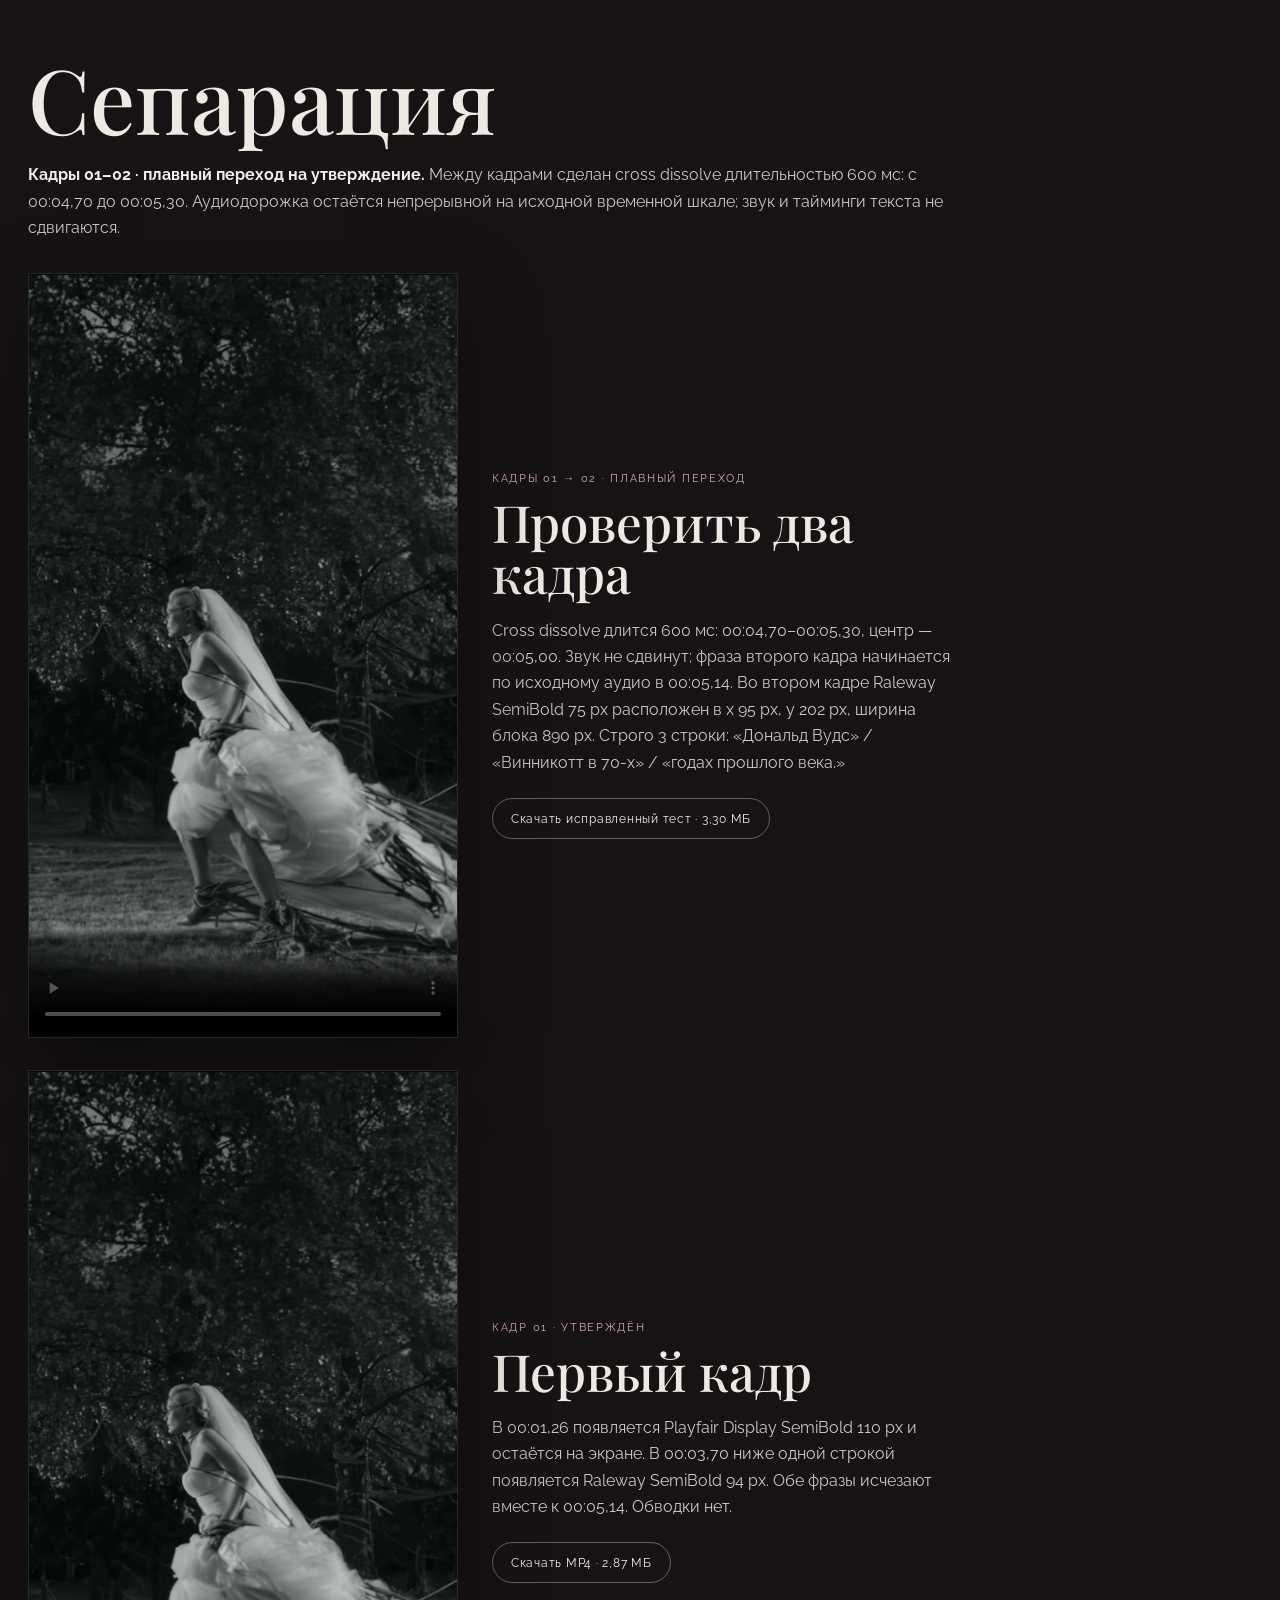
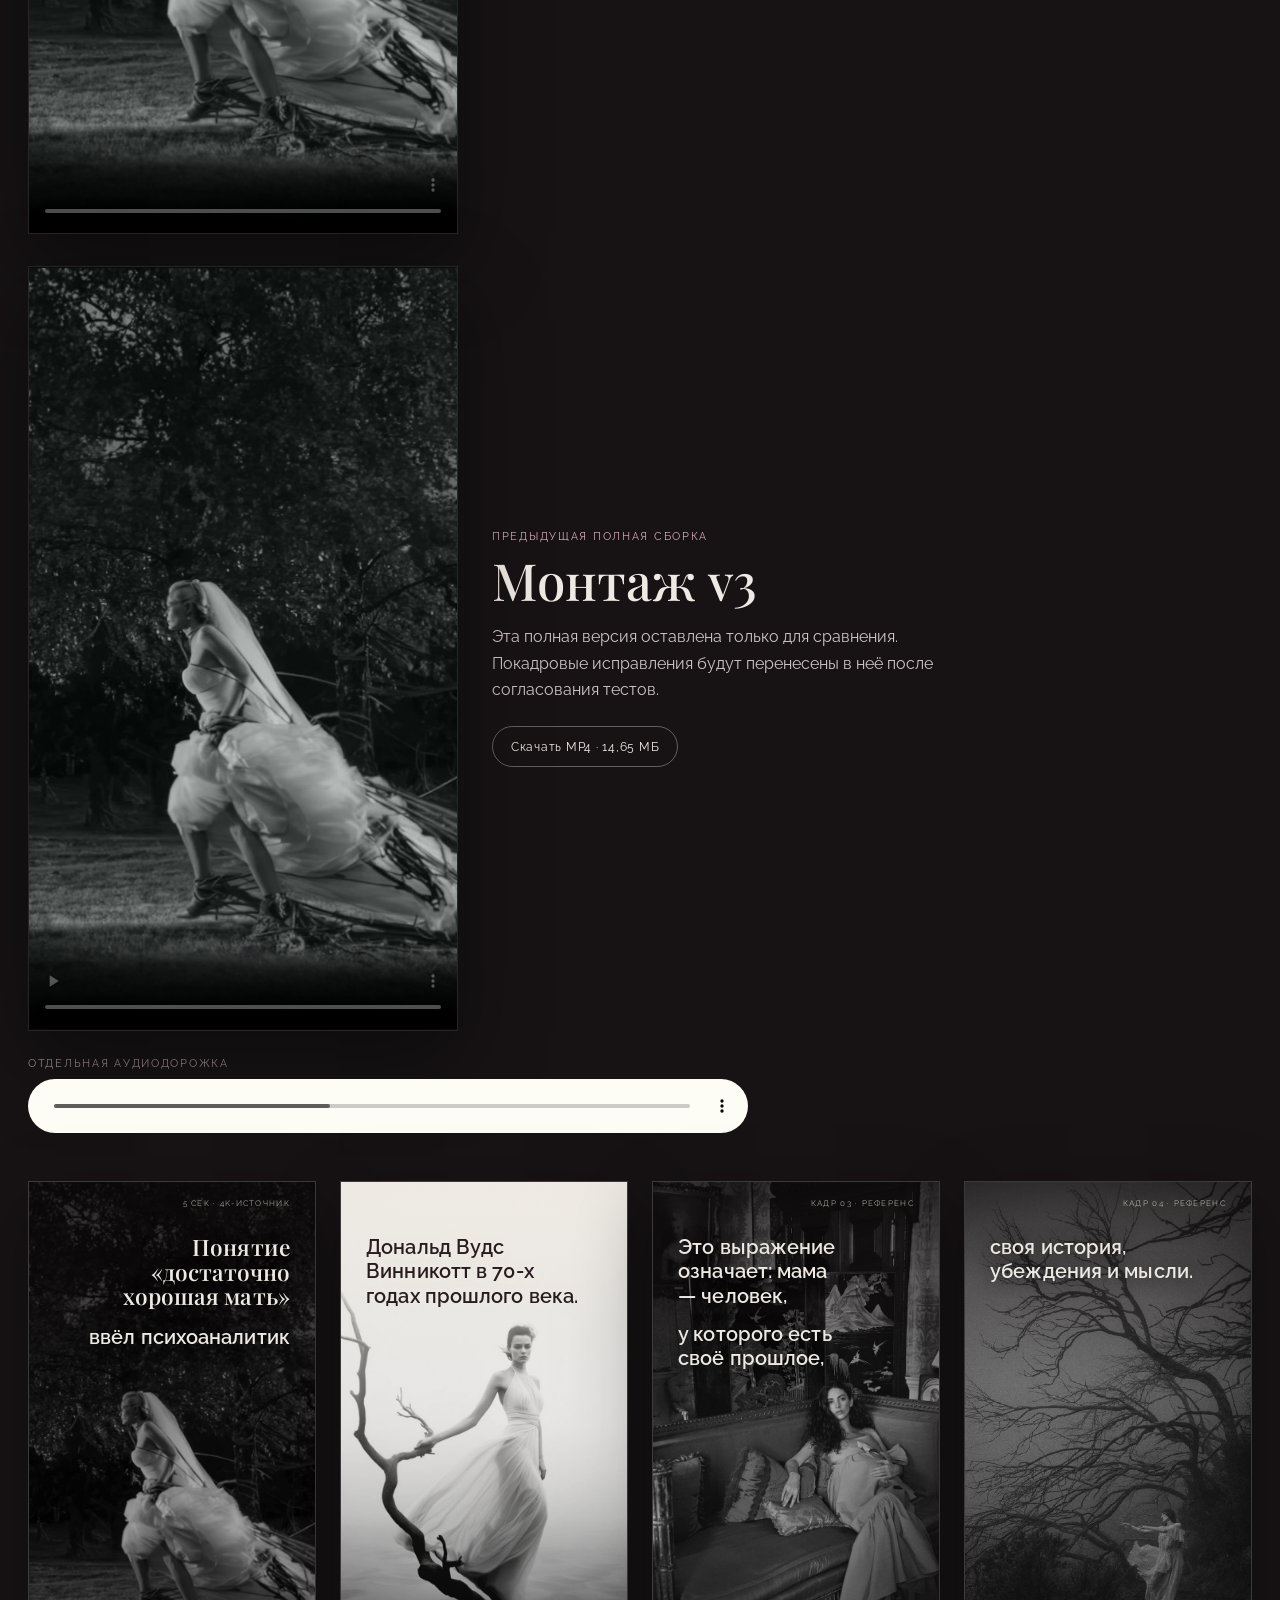
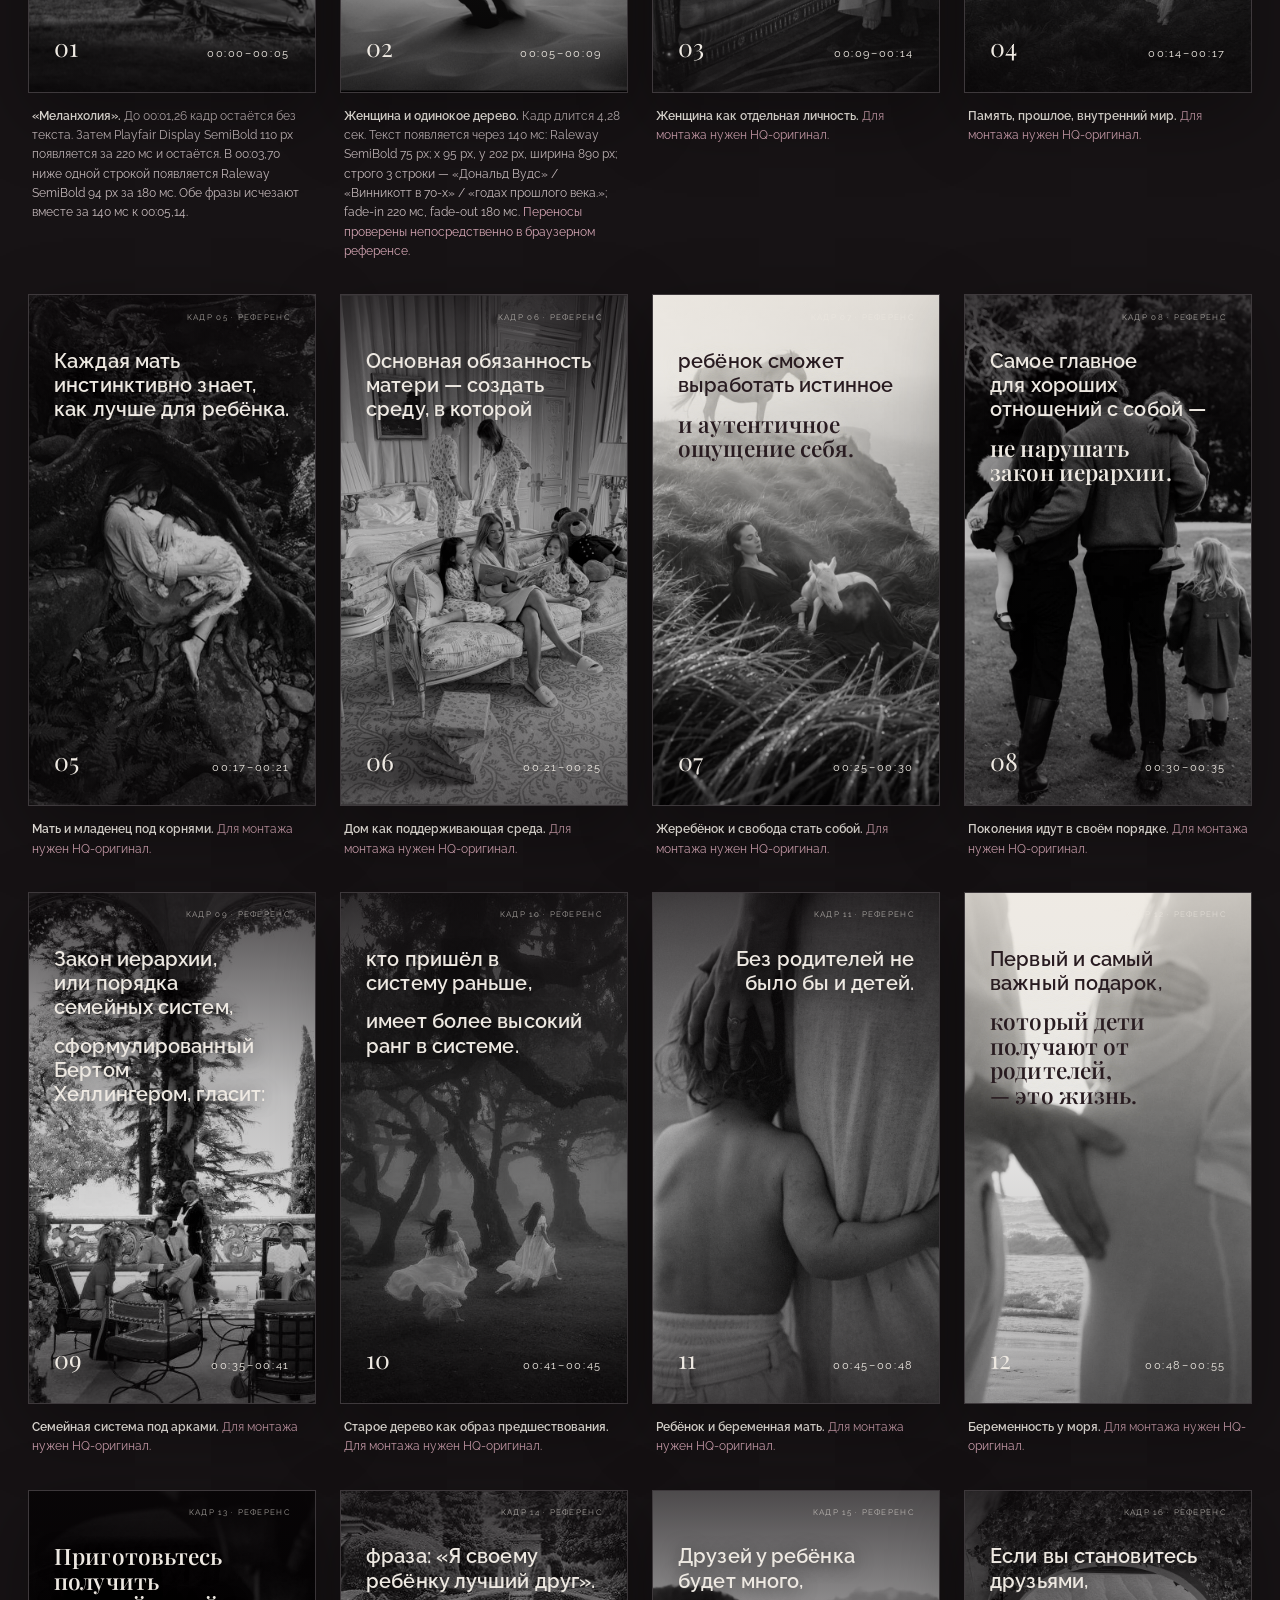
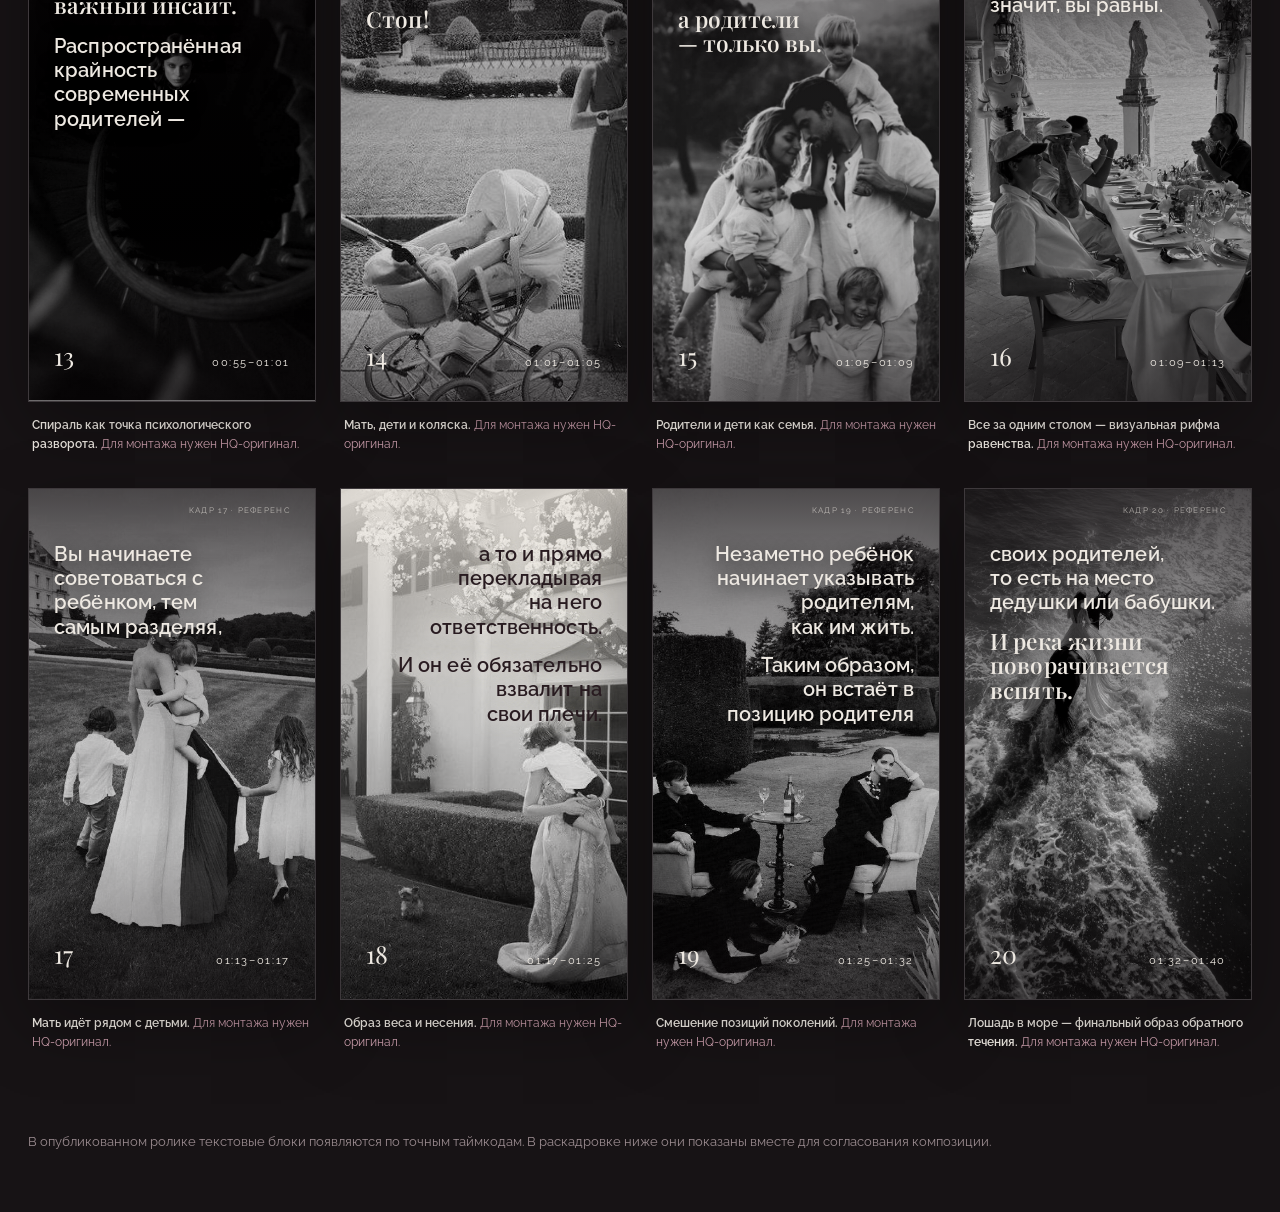
==== separation-storyboard-7f4a2c91b6/index.html @ 34376d64 "Match separation scene 02 to three-line reference" ====
<!doctype html>
<html lang="ru">
<head>
  <meta charset="utf-8">
  <meta name="viewport" content="width=device-width,initial-scale=1,viewport-fit=cover">
  <meta name="robots" content="noindex,nofollow,noarchive,nosnippet,noimageindex">
  <meta name="referrer" content="no-referrer">
  <meta http-equiv="Content-Security-Policy" content="default-src 'self'; img-src 'self'; media-src 'self'; font-src 'self'; style-src 'unsafe-inline'; script-src 'none'; object-src 'none'; base-uri 'none'; form-action 'none'">
  <meta property="og:type" content="website">
  <meta property="og:title" content="Сепарация — раскадровка">
  <meta property="og:description" content="Готовый видеомонтаж и раскадровка курса «Сепарация».">
  <meta property="og:url" content="https://ekaterinasudas.ru/separation-storyboard-7f4a2c91b6/">
  <meta property="og:image" content="https://ekaterinasudas.ru/separation-storyboard-7f4a2c91b6/assets/melancholia-preview.jpg">
  <meta property="og:image:width" content="720">
  <meta property="og:image:height" content="1280">
  <title>Сепарация — раскадровка</title>
  <style>
    @font-face{font-family:Raleway;src:url('assets/raleway.ttf') format('truetype');font-weight:100 900;font-style:normal;font-display:swap}
    @font-face{font-family:Playfair;src:url('assets/playfair-display.ttf') format('truetype');font-weight:400 900;font-style:normal;font-display:swap}
    :root{--ink:#281b20;--paper:#eee9e2;--cream:#f4efe8;--muted:#9c8d91;--rose:#d8a8b7}
    *{box-sizing:border-box}
    html{overflow-x:hidden;background:#171315}
    body{margin:0;overflow-x:hidden;background:#171315;color:var(--paper);font-family:Raleway,Arial,sans-serif}
    header{max-width:1500px;margin:auto;padding:56px 28px 28px}
    h1{font-family:Playfair,serif;font-size:clamp(2.7rem,7vw,5.8rem);font-weight:500;line-height:.94;margin:0 0 22px}
    .lead{max-width:920px;color:#cfc5c7;font-size:1rem;line-height:1.65}
    .lead strong{color:var(--cream)}
    .watch{display:grid;grid-template-columns:minmax(280px,430px) minmax(260px,470px);gap:34px;align-items:center;margin-top:32px}
    .video-shell{position:relative;aspect-ratio:9/16;overflow:hidden;background:#090708;border:1px solid rgba(255,255,255,.12);box-shadow:0 28px 80px rgba(0,0,0,.42)}
    .video-shell video{display:block;width:100%;height:100%;object-fit:contain;background:#090708}
    .watch-label{font-size:.67rem;letter-spacing:.16em;text-transform:uppercase;color:var(--rose)}
    .watch h2{font-family:Playfair,serif;font-size:clamp(2rem,4vw,3.5rem);font-weight:500;line-height:1;margin:12px 0 18px}
    .watch p{color:#cfc5c7;line-height:1.65;margin:0 0 22px}
    .download{display:inline-block;color:var(--cream);text-decoration:none;border:1px solid rgba(244,239,232,.34);border-radius:999px;padding:12px 18px;font-size:.78rem;letter-spacing:.06em}
    .download:hover{border-color:var(--cream)}
    .listen{max-width:720px;margin-top:26px}
    .listen-label{margin-bottom:9px;font-size:.67rem;letter-spacing:.16em;text-transform:uppercase;color:var(--muted)}
    audio{display:block;width:100%;filter:sepia(.2) saturate(.6)}
    .grid{max-width:1500px;margin:auto;padding:20px 28px 80px;display:grid;grid-template-columns:repeat(auto-fit,minmax(285px,1fr));gap:34px 24px;align-items:start}
    article{min-width:0}
    .frame{position:relative;aspect-ratio:9/16;overflow:hidden;background:#282326;border:1px solid rgba(255,255,255,.1);box-shadow:0 24px 70px rgba(0,0,0,.32)}
    .frame img,.frame video{width:100%;height:100%;object-fit:cover;display:block;filter:grayscale(1) contrast(1.04) brightness(.9)}
    .frame.north img{object-position:center 22%}.frame.south img{object-position:center 76%}.frame.leftimg img{object-position:35% center}.frame.rightimg img{object-position:65% center}
    .shade{position:absolute;inset:0;background:linear-gradient(180deg,rgba(12,8,10,.7) 0%,rgba(12,8,10,.17) 40%,rgba(12,8,10,.05) 66%,rgba(12,8,10,.5) 100%);pointer-events:none}
    .light .shade{background:linear-gradient(180deg,rgba(242,236,227,.72) 0%,rgba(242,236,227,.1) 48%,rgba(12,8,10,.25) 100%)}
    .copy{position:absolute;z-index:2;top:10.5%;left:8.8%;right:8.8%;font-size:clamp(1rem,1.55vw,1.48rem);font-weight:590;line-height:1.22;letter-spacing:.005em;text-wrap:balance;text-shadow:0 2px 18px rgba(0,0,0,.62)}
    .copy.right{text-align:right;left:17%}.light .copy{color:var(--ink);text-shadow:0 1px 16px rgba(244,239,232,.72)}
    .copy p{margin:0 0 .72em}.copy .accent{font-family:Playfair,serif;font-size:1.14em;font-weight:560;line-height:1.08}
    .number,.time,.ref{position:absolute;z-index:3;font-size:.68rem;letter-spacing:.15em;text-transform:uppercase}
    .number{left:8.8%;bottom:5.6%;font-family:Playfair,serif;font-size:1.55rem;letter-spacing:0}
    .time{right:8.8%;bottom:6.2%;font-variant-numeric:tabular-nums}
    .ref{right:8.8%;top:3.2%;font-size:.53rem;opacity:.66}
    .meta{padding:13px 4px 0;color:#c6babc;font-size:.78rem;line-height:1.55}
    .meta b{color:var(--cream);font-weight:600}.hq{color:var(--rose)}
    footer{max-width:1500px;margin:auto;padding:0 28px calc(60px + env(safe-area-inset-bottom));color:var(--muted);font-size:.83rem;line-height:1.6}
    @media(max-width:760px){header{padding:38px 18px 24px}.watch{grid-template-columns:1fr;gap:24px}.video-shell{width:100%;max-width:430px}.grid{grid-template-columns:1fr;padding:16px 18px 64px}.copy{font-size:1.22rem}.frame{max-height:none}}
  </style>
</head>
<body>
  <header>
    <h1>Сепарация</h1>
    <div class="lead"><strong>Кадры 01–02 · плавный переход на утверждение.</strong> Между кадрами сделан cross dissolve длительностью 600 мс: с 00:04,70 до 00:05,30. Аудиодорожка остаётся непрерывной на исходной временной шкале; звук и тайминги текста не сдвигаются.</div>
    <div class="watch">
      <div class="video-shell"><video controls playsinline preload="metadata" poster="assets/melancholia-preview.jpg"><source src="assets/scenes-01-02-approval-v1.mp4?v=4" type="video/mp4"></video></div>
      <div><div class="watch-label">Кадры 01 → 02 · плавный переход</div><h2>Проверить два кадра</h2><p>Cross dissolve длится 600 мс: 00:04,70–00:05,30, центр — 00:05,00. Звук не сдвинут; фраза второго кадра начинается по исходному аудио в 00:05,14. Во втором кадре Raleway SemiBold 75 px расположен в x 95 px, y 202 px, ширина блока 890 px. Строго 3 строки: «Дональд Вудс» / «Винникотт в 70-х» / «годах прошлого века.»</p><a class="download" href="assets/scenes-01-02-approval-v1.mp4?v=4" download>Скачать исправленный тест · 3,30 МБ</a></div>
    </div>
    <div class="watch">
      <div class="video-shell"><video controls playsinline preload="metadata" poster="assets/melancholia-preview.jpg"><source src="assets/scene-01-approval-v1.mp4?v=5" type="video/mp4"></video></div>
      <div><div class="watch-label">Кадр 01 · утверждён</div><h2>Первый кадр</h2><p>В 00:01,26 появляется Playfair Display SemiBold 110 px и остаётся на экране. В 00:03,70 ниже одной строкой появляется Raleway SemiBold 94 px. Обе фразы исчезают вместе к 00:05,14. Обводки нет.</p><a class="download" href="assets/scene-01-approval-v1.mp4?v=5" download>Скачать MP4 · 2,87 МБ</a></div>
    </div>
    <div class="watch">
      <div class="video-shell"><video controls playsinline preload="metadata" poster="assets/melancholia-preview.jpg"><source src="assets/separation-video-v1.mp4?v=3" type="video/mp4"></video></div>
      <div><div class="watch-label">Предыдущая полная сборка</div><h2>Монтаж v3</h2><p>Эта полная версия оставлена только для сравнения. Покадровые исправления будут перенесены в неё после согласования тестов.</p><a class="download" href="assets/separation-video-v1.mp4?v=3" download>Скачать MP4 · 14,65 МБ</a></div>
    </div>
    <div class="listen"><div class="listen-label">Отдельная аудиодорожка</div><audio controls preload="metadata"><source src="assets/storyboard-audio.mp3" type="audio/mpeg"></audio></div>
  </header>
  <main class="grid">
    <article>
      <div class="frame rightimg"><video autoplay muted loop playsinline preload="metadata" poster="assets/melancholia-preview.jpg"><source src="assets/melancholia-5s.mp4" type="video/mp4"></video><div class="shade"></div><div class="ref">5 сек · 4K-источник</div><div class="copy right"><p class="accent">Понятие «достаточно хорошая мать»</p><p>ввёл психоаналитик</p></div><div class="number">01</div><div class="time">00:00–00:05</div></div>
      <div class="meta"><b>«Меланхолия».</b> До 00:01,26 кадр остаётся без текста. Затем Playfair Display SemiBold 110 px появляется за 220 мс и остаётся. В 00:03,70 ниже одной строкой появляется Raleway SemiBold 94 px за 180 мс. Обе фразы исчезают вместе за 140 мс к 00:05,14.</div>
    </article>
    <article>
      <div class="frame light"><img loading="lazy" src="assets/shot-02.jpg" alt="Женщина в белом у одинокого дерева в тумане"><div class="shade"></div><div class="ref">кадр 02 · референс</div><div class="copy"><p>Дональд Вудс Винникотт в 70-х годах прошлого века.</p></div><div class="number">02</div><div class="time">00:05–00:09</div></div>
      <div class="meta"><b>Женщина и одинокое дерево.</b> Кадр длится 4,28 сек. Текст появляется через 140 мс: Raleway SemiBold 75 px; x 95 px, y 202 px, ширина 890 px; строго 3 строки — «Дональд Вудс» / «Винникотт в 70-х» / «годах прошлого века.»; fade-in 220 мс, fade-out 180 мс. <span class="hq">Переносы проверены непосредственно в браузерном референсе.</span></div>
    </article>
    <article>
      <div class="frame rightimg"><img loading="lazy" src="assets/shot-03.jpg" alt="Женский портрет в старинном интерьере"><div class="shade"></div><div class="ref">кадр 03 · референс</div><div class="copy"><p>Это выражение означает: мама — человек,</p><p>у которого есть своё прошлое,</p></div><div class="number">03</div><div class="time">00:09–00:14</div></div>
      <div class="meta"><b>Женщина как отдельная личность.</b> <span class="hq">Для монтажа нужен HQ-оригинал.</span></div>
    </article>
    <article>
      <div class="frame rightimg"><img loading="lazy" src="assets/shot-04.jpg" alt="Женщина среди тумана и ветвей"><div class="shade"></div><div class="ref">кадр 04 · референс</div><div class="copy"><p>своя история, убеждения и мысли.</p></div><div class="number">04</div><div class="time">00:14–00:17</div></div>
      <div class="meta"><b>Память, прошлое, внутренний мир.</b> <span class="hq">Для монтажа нужен HQ-оригинал.</span></div>
    </article>
    <article>
      <div class="frame"><img loading="lazy" src="assets/shot-05.jpg" alt="Мать с младенцем под корнями дерева"><div class="shade"></div><div class="ref">кадр 05 · референс</div><div class="copy"><p>Каждая мать инстинктивно знает, как лучше для ребёнка.</p></div><div class="number">05</div><div class="time">00:17–00:21</div></div>
      <div class="meta"><b>Мать и младенец под корнями.</b> <span class="hq">Для монтажа нужен HQ-оригинал.</span></div>
    </article>
    <article>
      <div class="frame"><img loading="lazy" src="assets/shot-06.jpg" alt="Мать и дети в домашнем интерьере"><div class="shade"></div><div class="ref">кадр 06 · референс</div><div class="copy"><p>Основная обязанность матери — создать среду, в которой</p></div><div class="number">06</div><div class="time">00:21–00:25</div></div>
      <div class="meta"><b>Дом как поддерживающая среда.</b> <span class="hq">Для монтажа нужен HQ-оригинал.</span></div>
    </article>
    <article>
      <div class="frame leftimg light"><img loading="lazy" src="assets/shot-07.jpg" alt="Женщина и жеребёнок на морском склоне"><div class="shade"></div><div class="ref">кадр 07 · референс</div><div class="copy"><p>ребёнок сможет выработать истинное</p><p class="accent">и аутентичное ощущение себя.</p></div><div class="number">07</div><div class="time">00:25–00:30</div></div>
      <div class="meta"><b>Жеребёнок и свобода стать собой.</b> <span class="hq">Для монтажа нужен HQ-оригинал.</span></div>
    </article>
    <article>
      <div class="frame"><img loading="lazy" src="assets/shot-08.jpg" alt="Несколько поколений семьи идут вместе"><div class="shade"></div><div class="ref">кадр 08 · референс</div><div class="copy"><p>Самое главное для хороших отношений с собой —</p><p class="accent">не нарушать закон иерархии.</p></div><div class="number">08</div><div class="time">00:30–00:35</div></div>
      <div class="meta"><b>Поколения идут в своём порядке.</b> <span class="hq">Для монтажа нужен HQ-оригинал.</span></div>
    </article>
    <article>
      <div class="frame"><img loading="lazy" src="assets/shot-09.jpg" alt="Семейные поколения на террасе под арками"><div class="shade"></div><div class="ref">кадр 09 · референс</div><div class="copy"><p>Закон иерархии, или порядка семейных систем,</p><p>сформулированный Бертом Хеллингером, гласит:</p></div><div class="number">09</div><div class="time">00:35–00:41</div></div>
      <div class="meta"><b>Семейная система под арками.</b> <span class="hq">Для монтажа нужен HQ-оригинал.</span></div>
    </article>
    <article>
      <div class="frame"><img loading="lazy" src="assets/shot-10.jpg" alt="Семья под старым деревом"><div class="shade"></div><div class="ref">кадр 10 · референс</div><div class="copy"><p>кто пришёл в систему раньше,</p><p>имеет более высокий ранг в системе.</p></div><div class="number">10</div><div class="time">00:41–00:45</div></div>
      <div class="meta"><b>Старое дерево как образ предшествования.</b> <span class="hq">Для монтажа нужен HQ-оригинал.</span></div>
    </article>
    <article>
      <div class="frame leftimg"><img loading="lazy" src="assets/shot-11.jpg" alt="Ребёнок обнимает живот беременной матери"><div class="shade"></div><div class="ref">кадр 11 · референс</div><div class="copy right"><p>Без родителей не было бы и детей.</p></div><div class="number">11</div><div class="time">00:45–00:48</div></div>
      <div class="meta"><b>Ребёнок и беременная мать.</b> <span class="hq">Для монтажа нужен HQ-оригинал.</span></div>
    </article>
    <article>
      <div class="frame light"><img loading="lazy" src="assets/shot-12.jpg" alt="Беременная женщина у моря"><div class="shade"></div><div class="ref">кадр 12 · референс</div><div class="copy"><p>Первый и самый важный подарок,</p><p class="accent">который дети получают от родителей, — это жизнь.</p></div><div class="number">12</div><div class="time">00:48–00:55</div></div>
      <div class="meta"><b>Беременность у моря.</b> <span class="hq">Для монтажа нужен HQ-оригинал.</span></div>
    </article>
    <article>
      <div class="frame"><img loading="lazy" src="assets/shot-13.jpg" alt="Женщина внутри спирали тёмной лестницы"><div class="shade"></div><div class="ref">кадр 13 · референс</div><div class="copy"><p class="accent">Приготовьтесь получить важный инсайт.</p><p>Распространённая крайность современных родителей —</p></div><div class="number">13</div><div class="time">00:55–01:01</div></div>
      <div class="meta"><b>Спираль как точка психологического разворота.</b> <span class="hq">Для монтажа нужен HQ-оригинал.</span></div>
    </article>
    <article>
      <div class="frame leftimg"><img loading="lazy" src="assets/shot-14.jpg" alt="Мать, дети и коляска в саду"><div class="shade"></div><div class="ref">кадр 14 · референс</div><div class="copy"><p>фраза: «Я своему ребёнку лучший друг».</p><p class="accent">Стоп!</p></div><div class="number">14</div><div class="time">01:01–01:05</div></div>
      <div class="meta"><b>Мать, дети и коляска.</b> <span class="hq">Для монтажа нужен HQ-оригинал.</span></div>
    </article>
    <article>
      <div class="frame"><img loading="lazy" src="assets/shot-15.jpg" alt="Родители и дети вместе в поле"><div class="shade"></div><div class="ref">кадр 15 · референс</div><div class="copy"><p>Друзей у ребёнка будет много,</p><p class="accent">а родители — только вы.</p></div><div class="number">15</div><div class="time">01:05–01:09</div></div>
      <div class="meta"><b>Родители и дети как семья.</b> <span class="hq">Для монтажа нужен HQ-оригинал.</span></div>
    </article>
    <article>
      <div class="frame"><img loading="lazy" src="assets/shot-16.jpg" alt="Семья за общим столом"><div class="shade"></div><div class="ref">кадр 16 · референс</div><div class="copy"><p>Если вы становитесь друзьями, значит, вы равны.</p></div><div class="number">16</div><div class="time">01:09–01:13</div></div>
      <div class="meta"><b>Все за одним столом — визуальная рифма равенства.</b> <span class="hq">Для монтажа нужен HQ-оригинал.</span></div>
    </article>
    <article>
      <div class="frame"><img loading="lazy" src="assets/shot-17.jpg" alt="Мать идёт по полю вместе с детьми"><div class="shade"></div><div class="ref">кадр 17 · референс</div><div class="copy"><p>Вы начинаете советоваться с ребёнком, тем самым разделяя,</p></div><div class="number">17</div><div class="time">01:13–01:17</div></div>
      <div class="meta"><b>Мать идёт рядом с детьми.</b> <span class="hq">Для монтажа нужен HQ-оригинал.</span></div>
    </article>
    <article>
      <div class="frame leftimg light"><img loading="lazy" src="assets/shot-18.jpg" alt="Мать несёт ребёнка у дома"><div class="shade"></div><div class="ref">кадр 18 · референс</div><div class="copy right"><p>а то и прямо перекладывая на него ответственность.</p><p>И он её обязательно взвалит на свои плечи.</p></div><div class="number">18</div><div class="time">01:17–01:25</div></div>
      <div class="meta"><b>Образ веса и несения.</b> <span class="hq">Для монтажа нужен HQ-оригинал.</span></div>
    </article>
    <article>
      <div class="frame leftimg"><img loading="lazy" src="assets/shot-19.jpg" alt="Взрослые и молодые поколения в саду"><div class="shade"></div><div class="ref">кадр 19 · референс</div><div class="copy right"><p>Незаметно ребёнок начинает указывать родителям, как им жить.</p><p>Таким образом, он встаёт в позицию родителя</p></div><div class="number">19</div><div class="time">01:25–01:32</div></div>
      <div class="meta"><b>Смешение позиций поколений.</b> <span class="hq">Для монтажа нужен HQ-оригинал.</span></div>
    </article>
    <article>
      <div class="frame north"><img loading="lazy" src="assets/shot-20.jpg" alt="Лошадь движется через море, вид сверху"><div class="shade"></div><div class="ref">кадр 20 · референс</div><div class="copy"><p>своих родителей, то есть на место дедушки или бабушки.</p><p class="accent">И река жизни поворачивается вспять.</p></div><div class="number">20</div><div class="time">01:32–01:40</div></div>
      <div class="meta"><b>Лошадь в море — финальный образ обратного течения.</b> <span class="hq">Для монтажа нужен HQ-оригинал.</span></div>
    </article>
  </main>
  <footer>В опубликованном ролике текстовые блоки появляются по точным таймкодам. В раскадровке ниже они показаны вместе для согласования композиции.</footer>
</body>
</html>
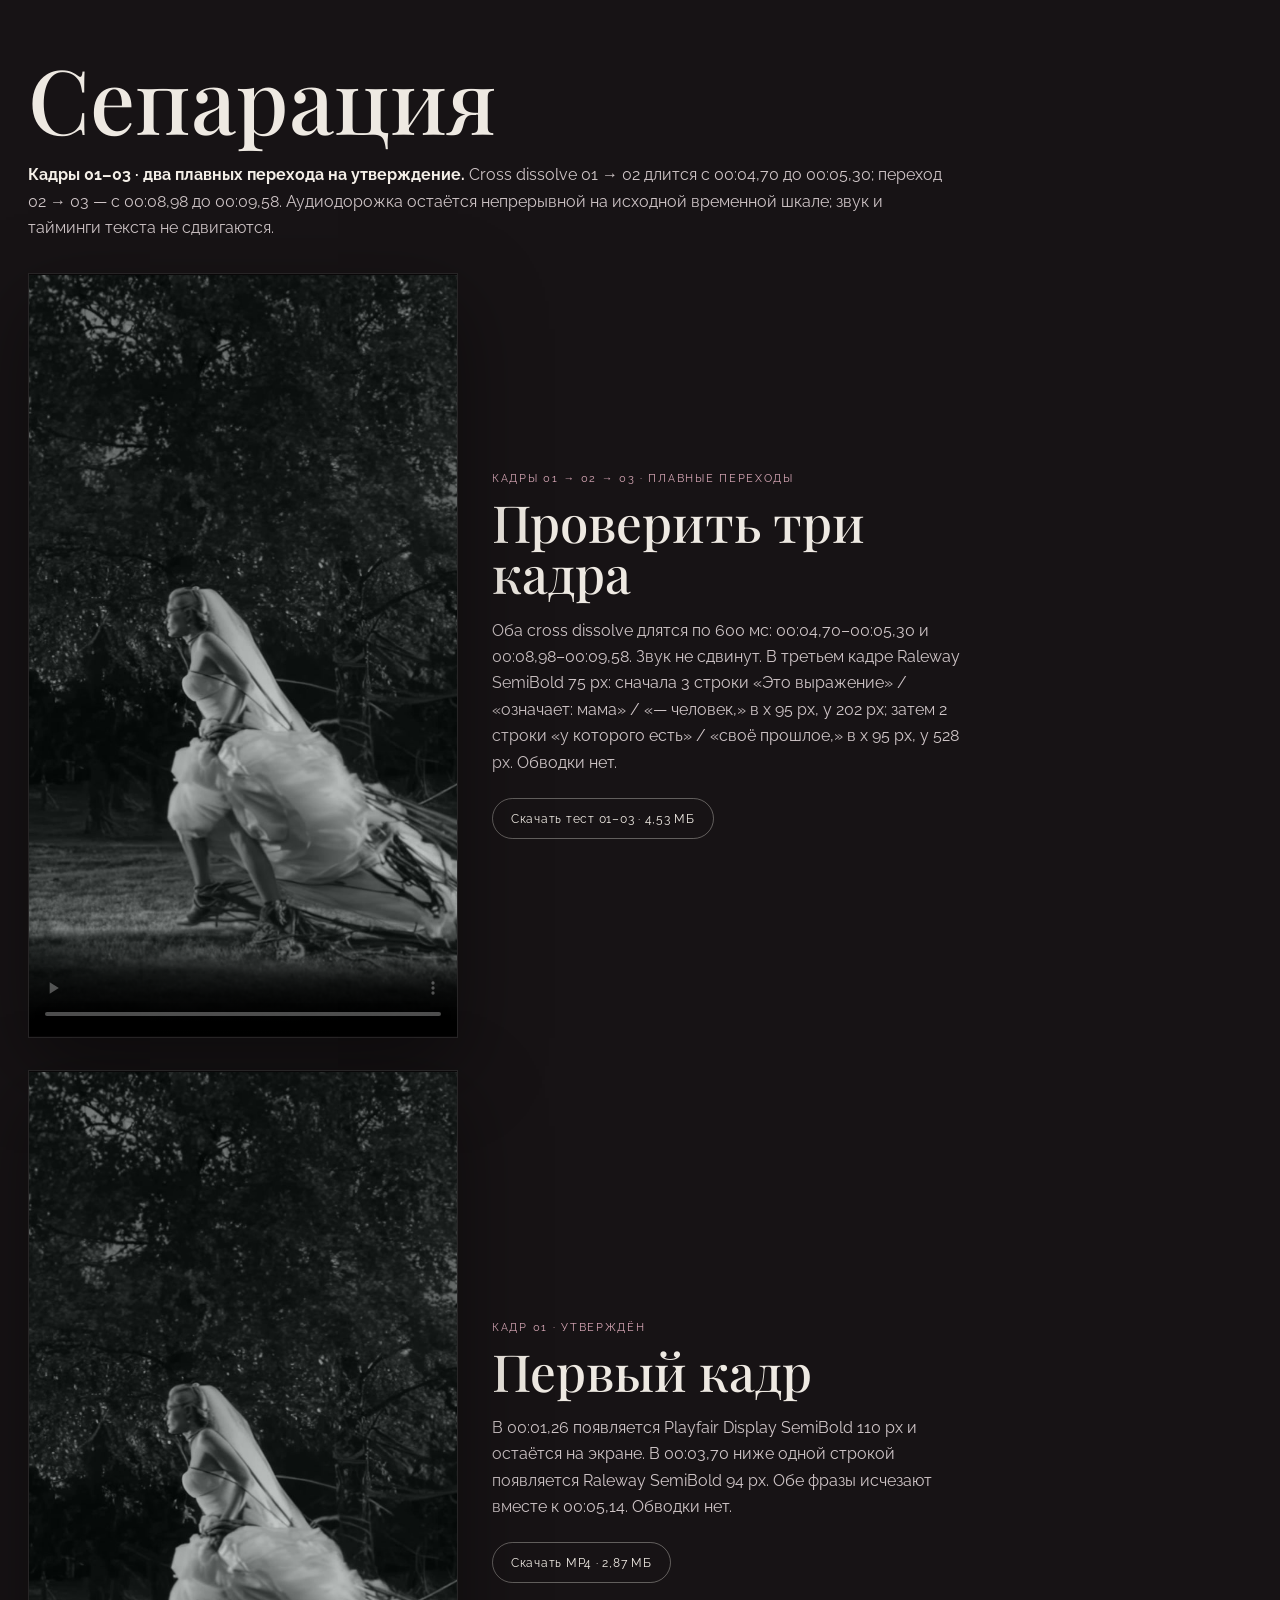
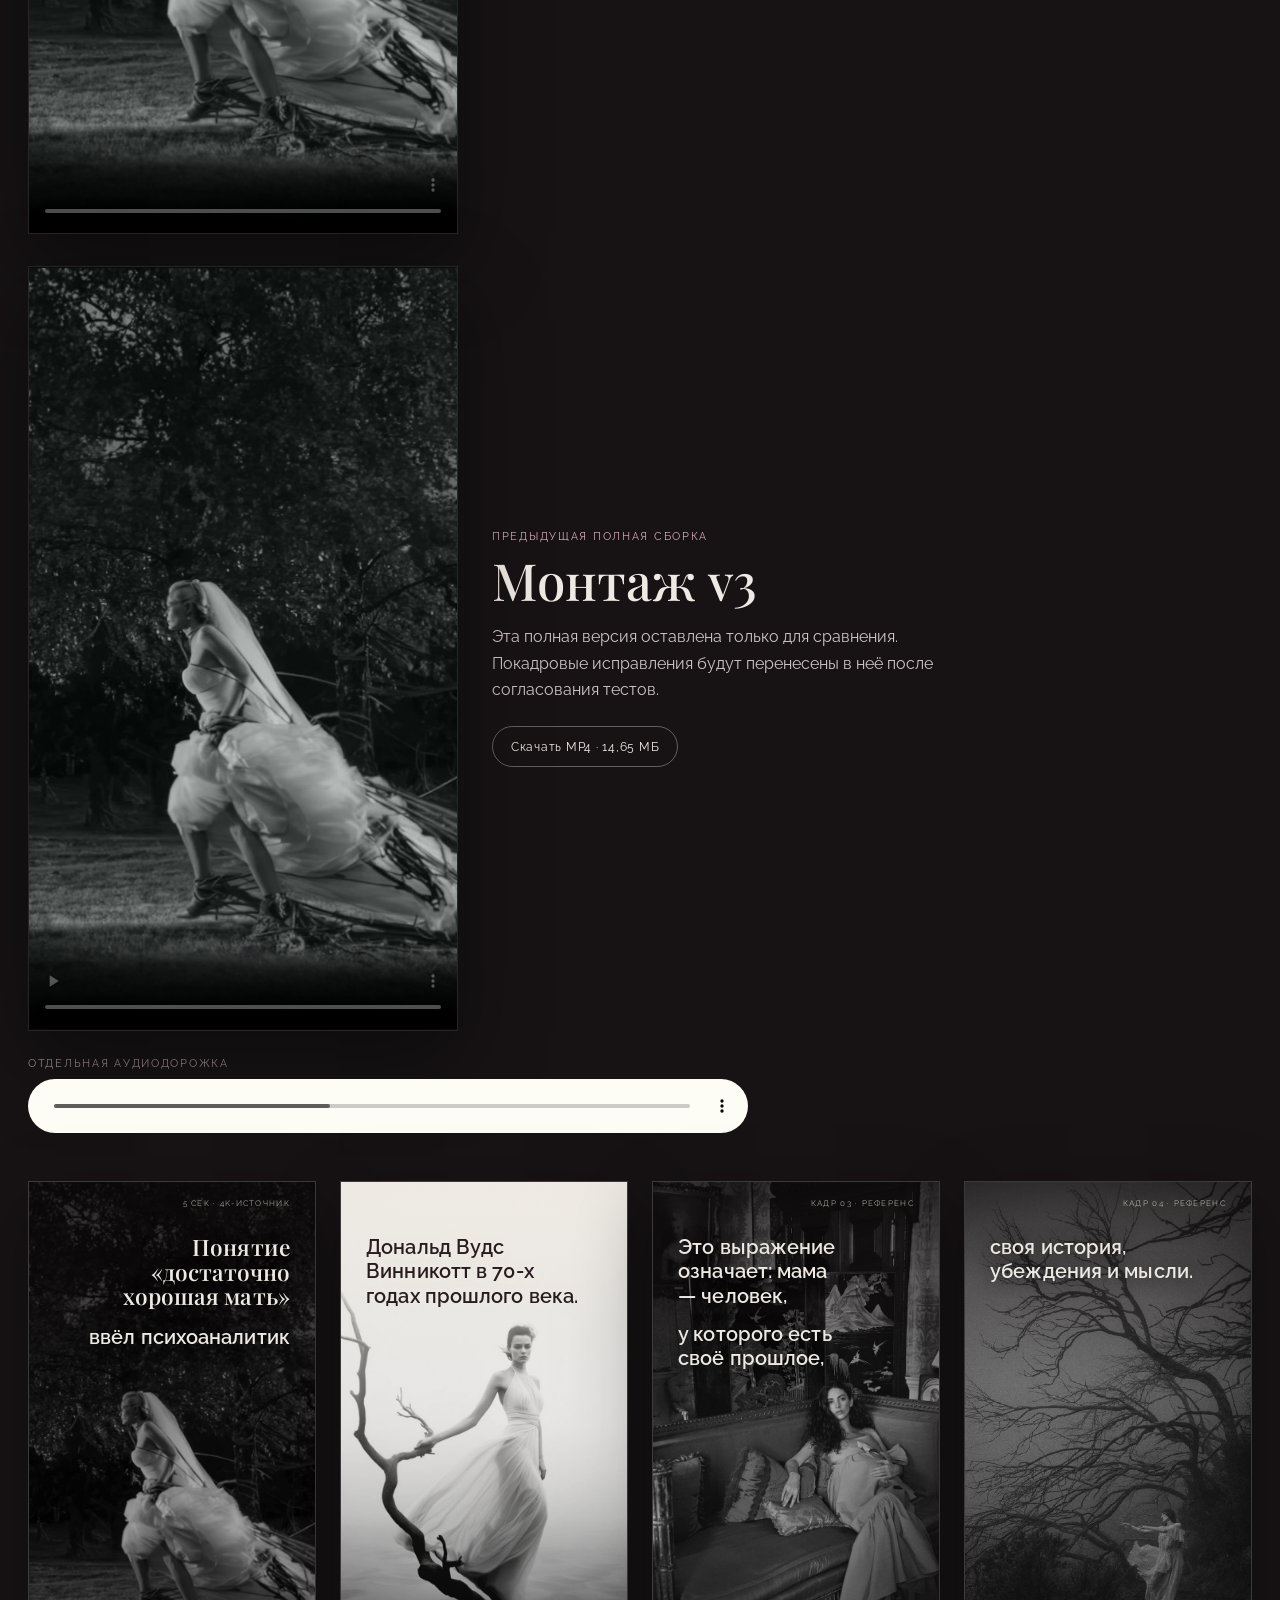
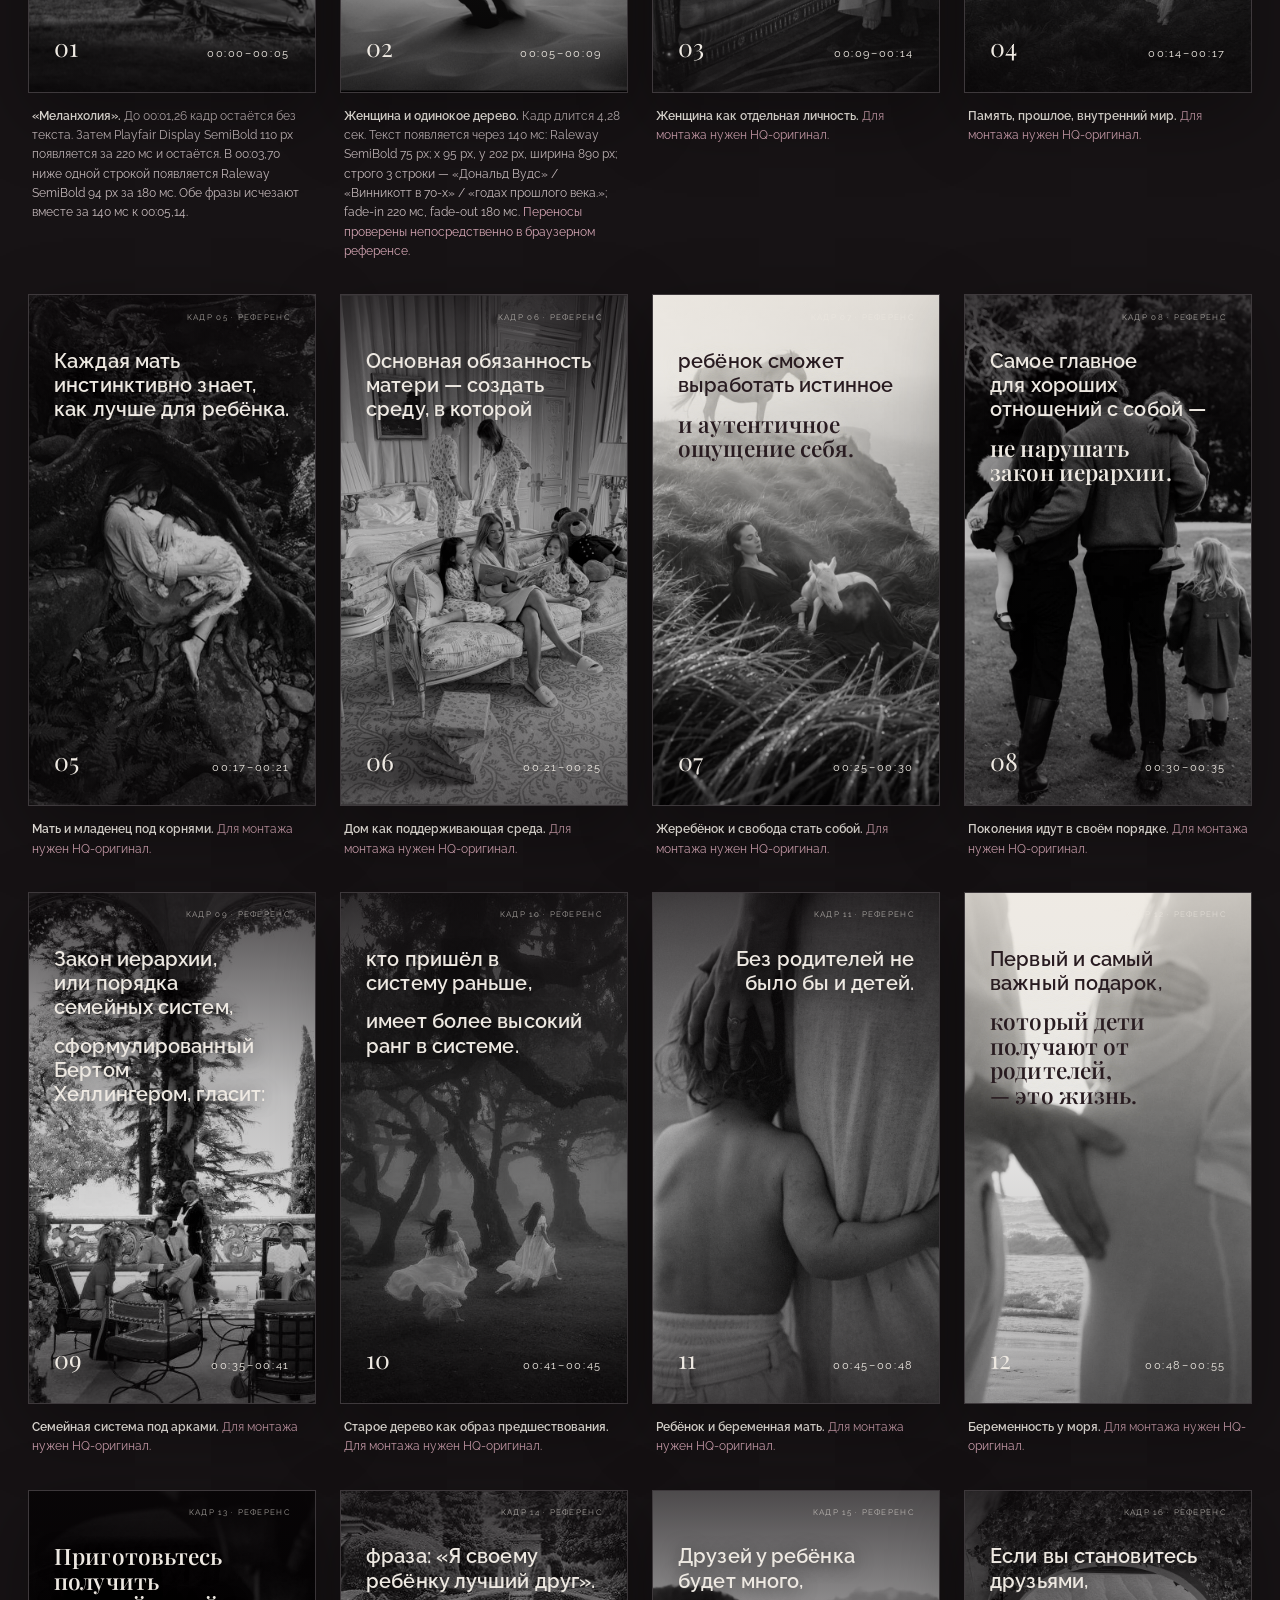
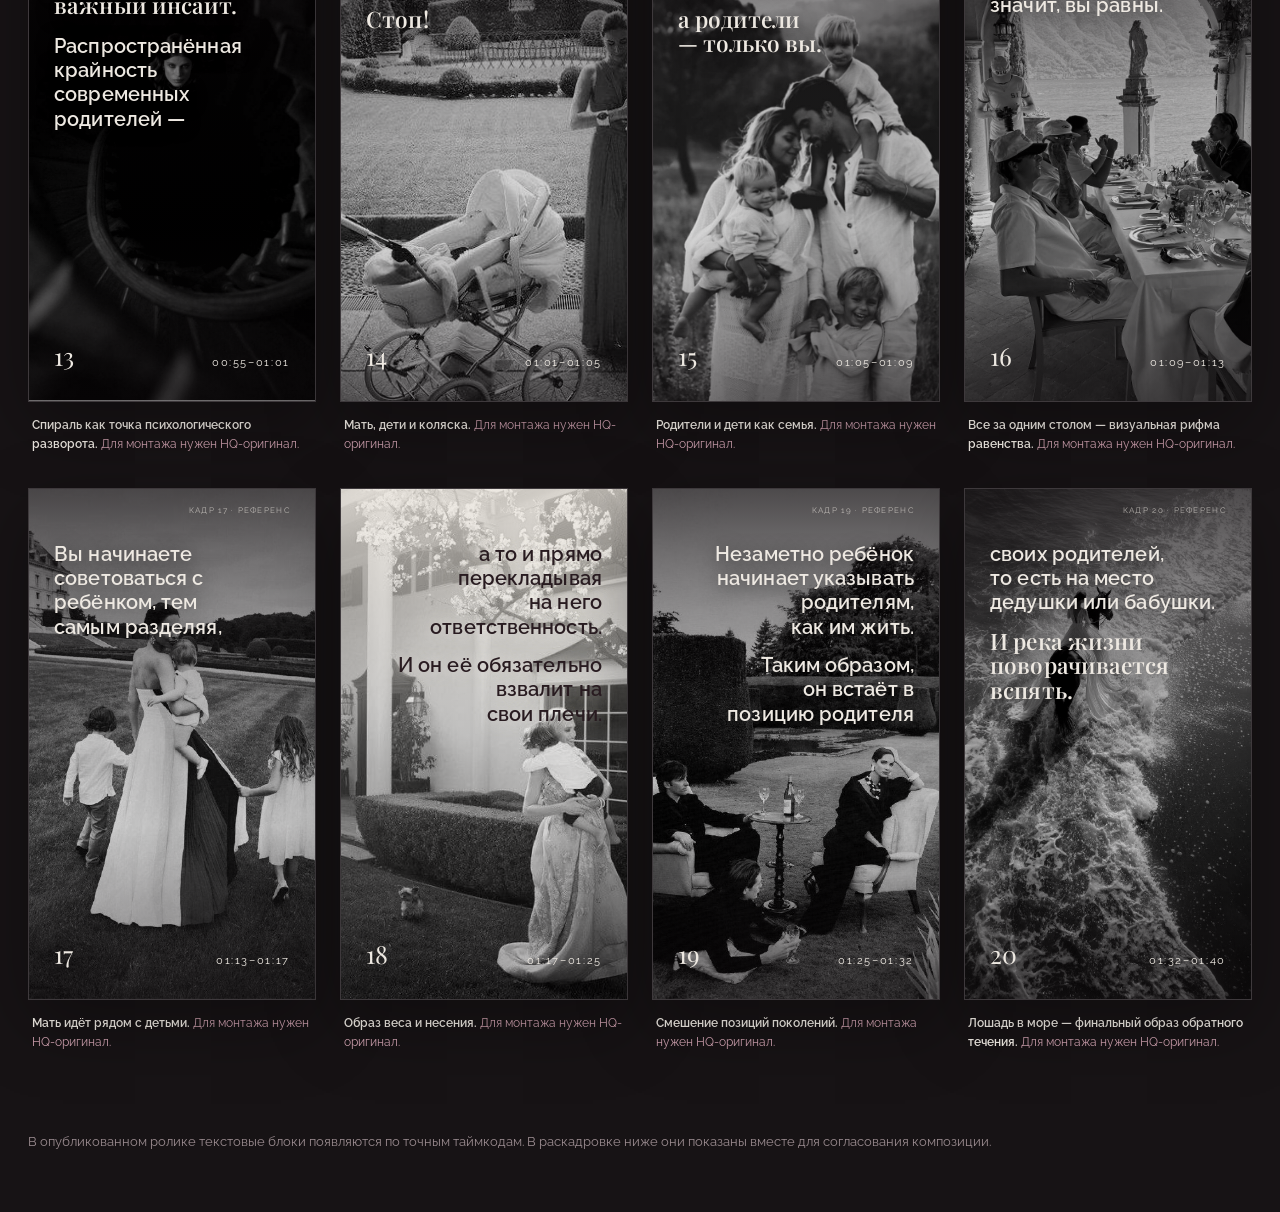
==== commit 35568828: "Publish separation scenes 01 through 03 preview" ====
--- a/separation-storyboard-7f4a2c91b6/index.html
+++ b/separation-storyboard-7f4a2c91b6/index.html
@@ -59,10 +59,10 @@
 <body>
   <header>
     <h1>Сепарация</h1>
-    <div class="lead"><strong>Кадры 01–02 · плавный переход на утверждение.</strong> Между кадрами сделан cross dissolve длительностью 600 мс: с 00:04,70 до 00:05,30. Аудиодорожка остаётся непрерывной на исходной временной шкале; звук и тайминги текста не сдвигаются.</div>
+    <div class="lead"><strong>Кадры 01–03 · два плавных перехода на утверждение.</strong> Cross dissolve 01 → 02 длится с 00:04,70 до 00:05,30; переход 02 → 03 — с 00:08,98 до 00:09,58. Аудиодорожка остаётся непрерывной на исходной временной шкале; звук и тайминги текста не сдвигаются.</div>
     <div class="watch">
-      <div class="video-shell"><video controls playsinline preload="metadata" poster="assets/melancholia-preview.jpg"><source src="assets/scenes-01-02-approval-v1.mp4?v=4" type="video/mp4"></video></div>
-      <div><div class="watch-label">Кадры 01 → 02 · плавный переход</div><h2>Проверить два кадра</h2><p>Cross dissolve длится 600 мс: 00:04,70–00:05,30, центр — 00:05,00. Звук не сдвинут; фраза второго кадра начинается по исходному аудио в 00:05,14. Во втором кадре Raleway SemiBold 75 px расположен в x 95 px, y 202 px, ширина блока 890 px. Строго 3 строки: «Дональд Вудс» / «Винникотт в 70-х» / «годах прошлого века.»</p><a class="download" href="assets/scenes-01-02-approval-v1.mp4?v=4" download>Скачать исправленный тест · 3,30 МБ</a></div>
+      <div class="video-shell"><video controls playsinline preload="metadata" poster="assets/melancholia-preview.jpg"><source src="assets/scenes-01-03-approval-v1.mp4?v=1" type="video/mp4"></video></div>
+      <div><div class="watch-label">Кадры 01 → 02 → 03 · плавные переходы</div><h2>Проверить три кадра</h2><p>Оба cross dissolve длятся по 600 мс: 00:04,70–00:05,30 и 00:08,98–00:09,58. Звук не сдвинут. В третьем кадре Raleway SemiBold 75 px: сначала 3 строки «Это выражение» / «означает: мама» / «— человек,» в x 95 px, y 202 px; затем 2 строки «у которого есть» / «своё прошлое,» в x 95 px, y 528 px. Обводки нет.</p><a class="download" href="assets/scenes-01-03-approval-v1.mp4?v=1" download>Скачать тест 01–03 · 4,53 МБ</a></div>
     </div>
     <div class="watch">
       <div class="video-shell"><video controls playsinline preload="metadata" poster="assets/melancholia-preview.jpg"><source src="assets/scene-01-approval-v1.mp4?v=5" type="video/mp4"></video></div>
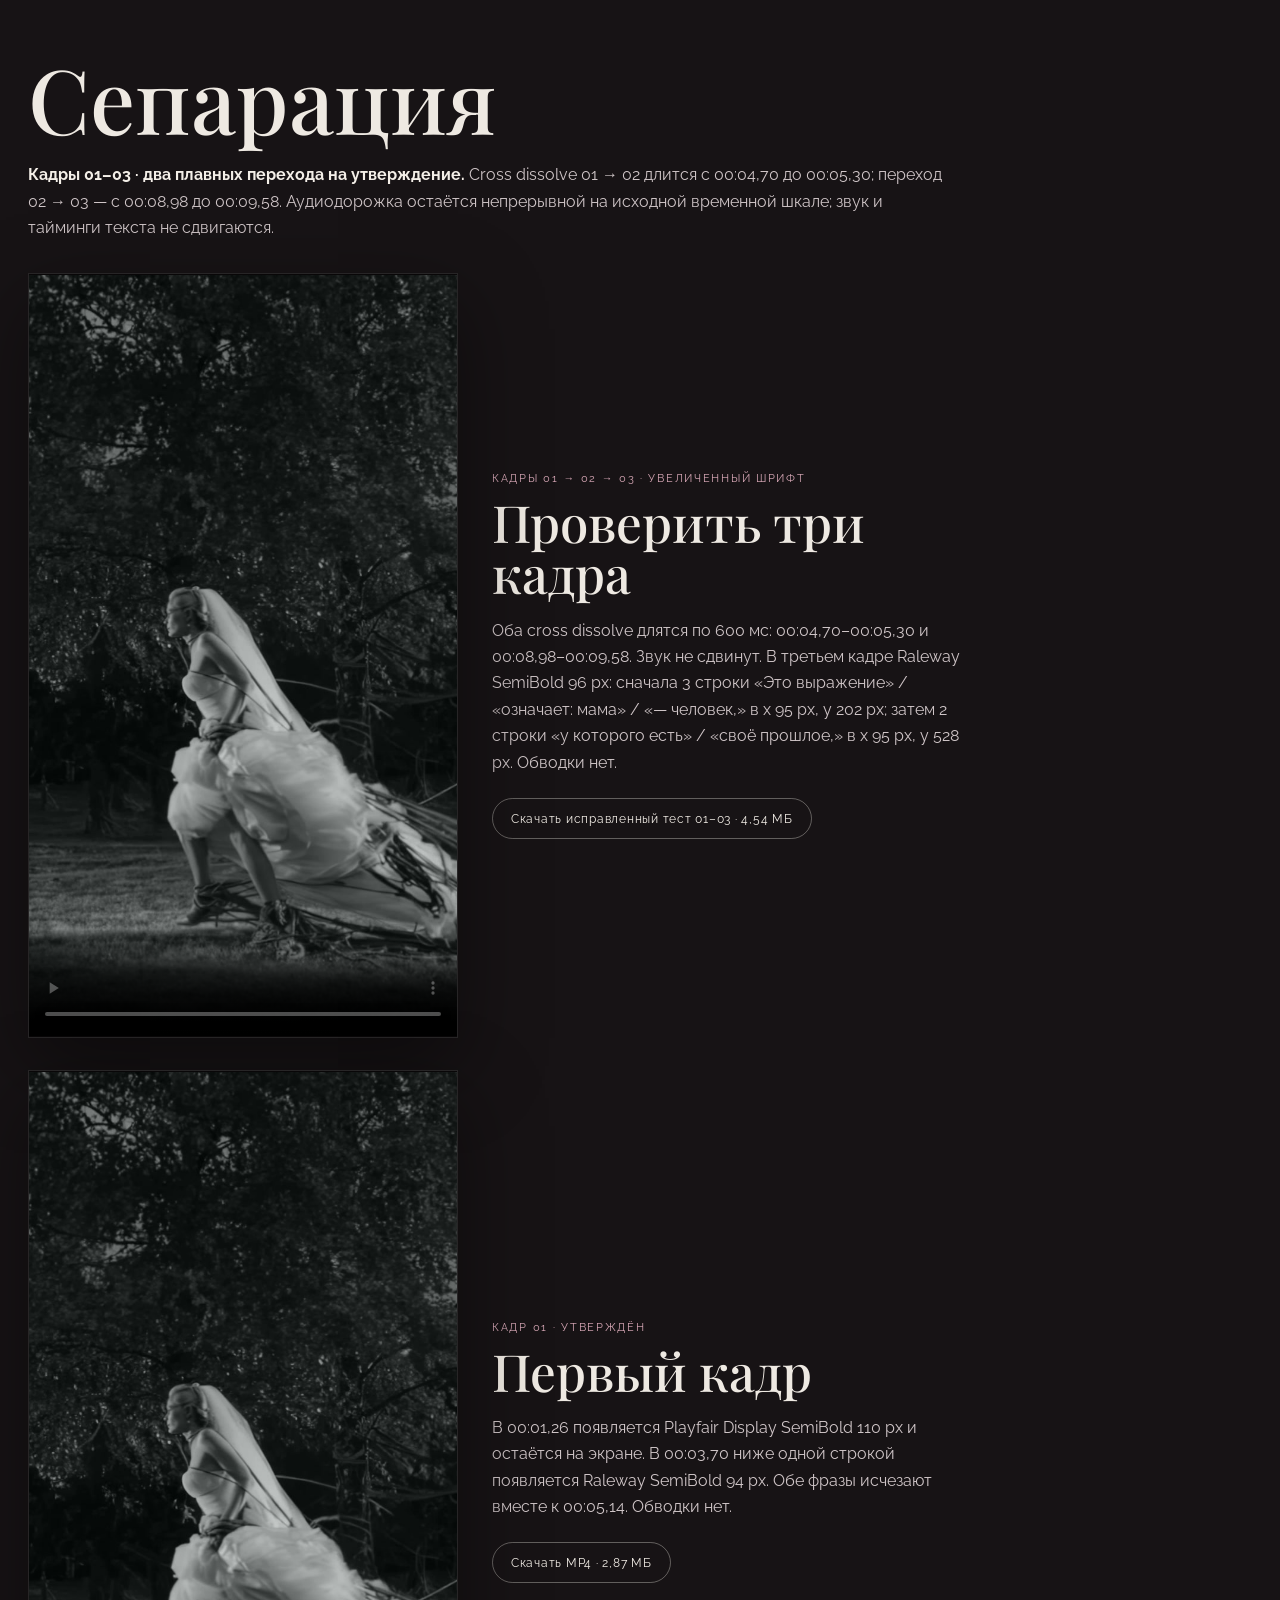
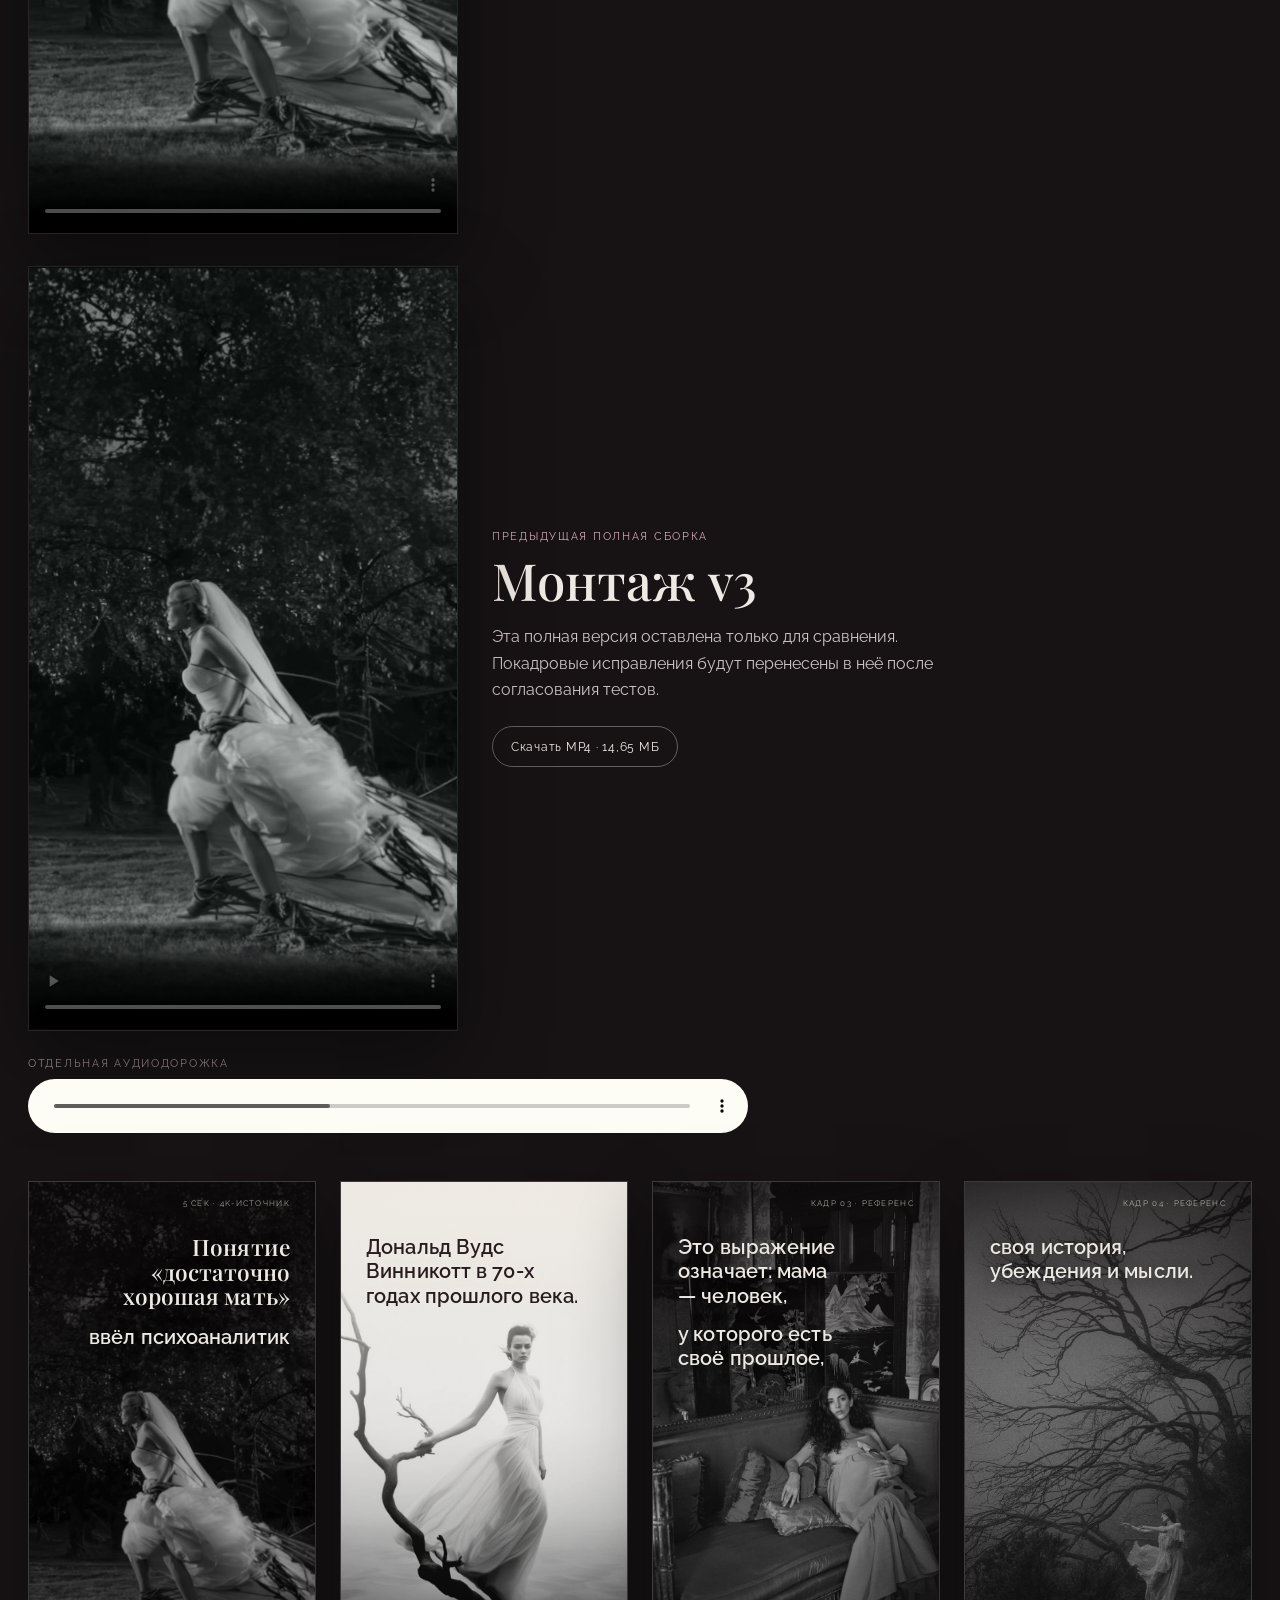
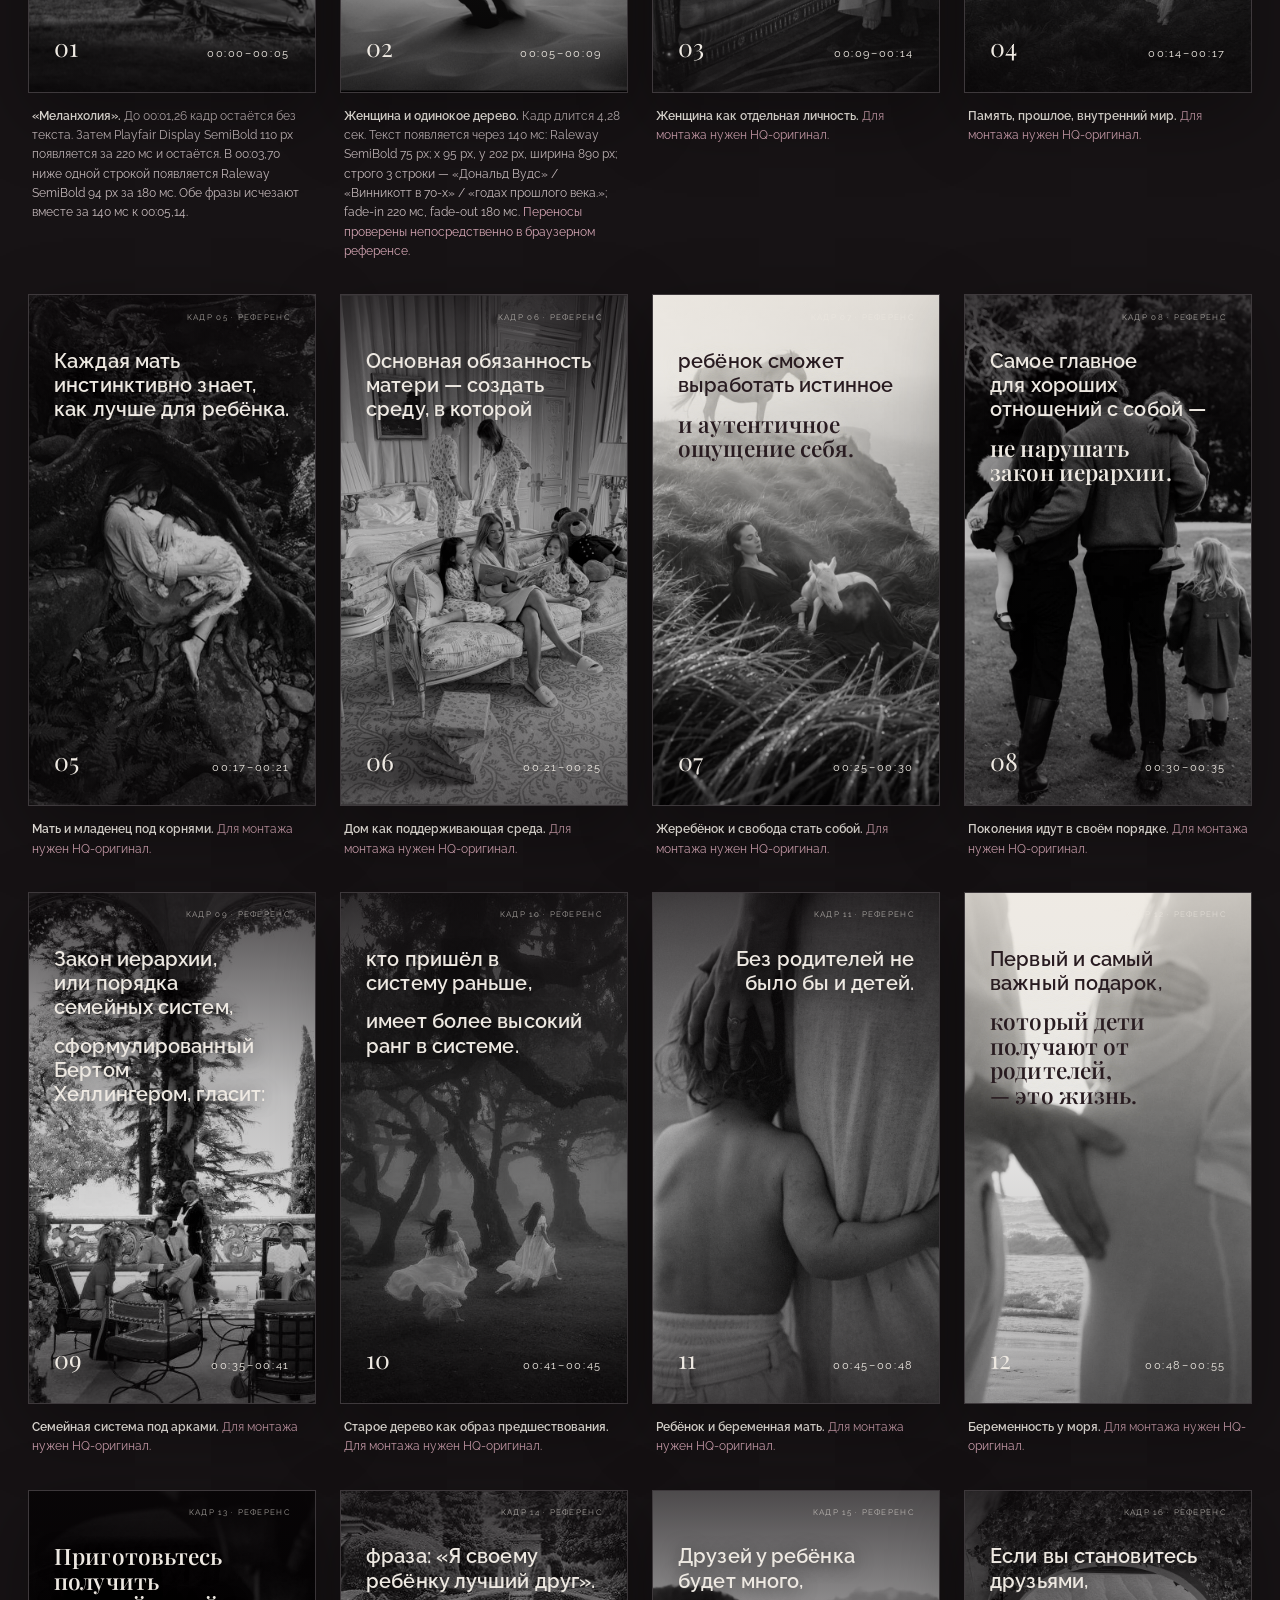
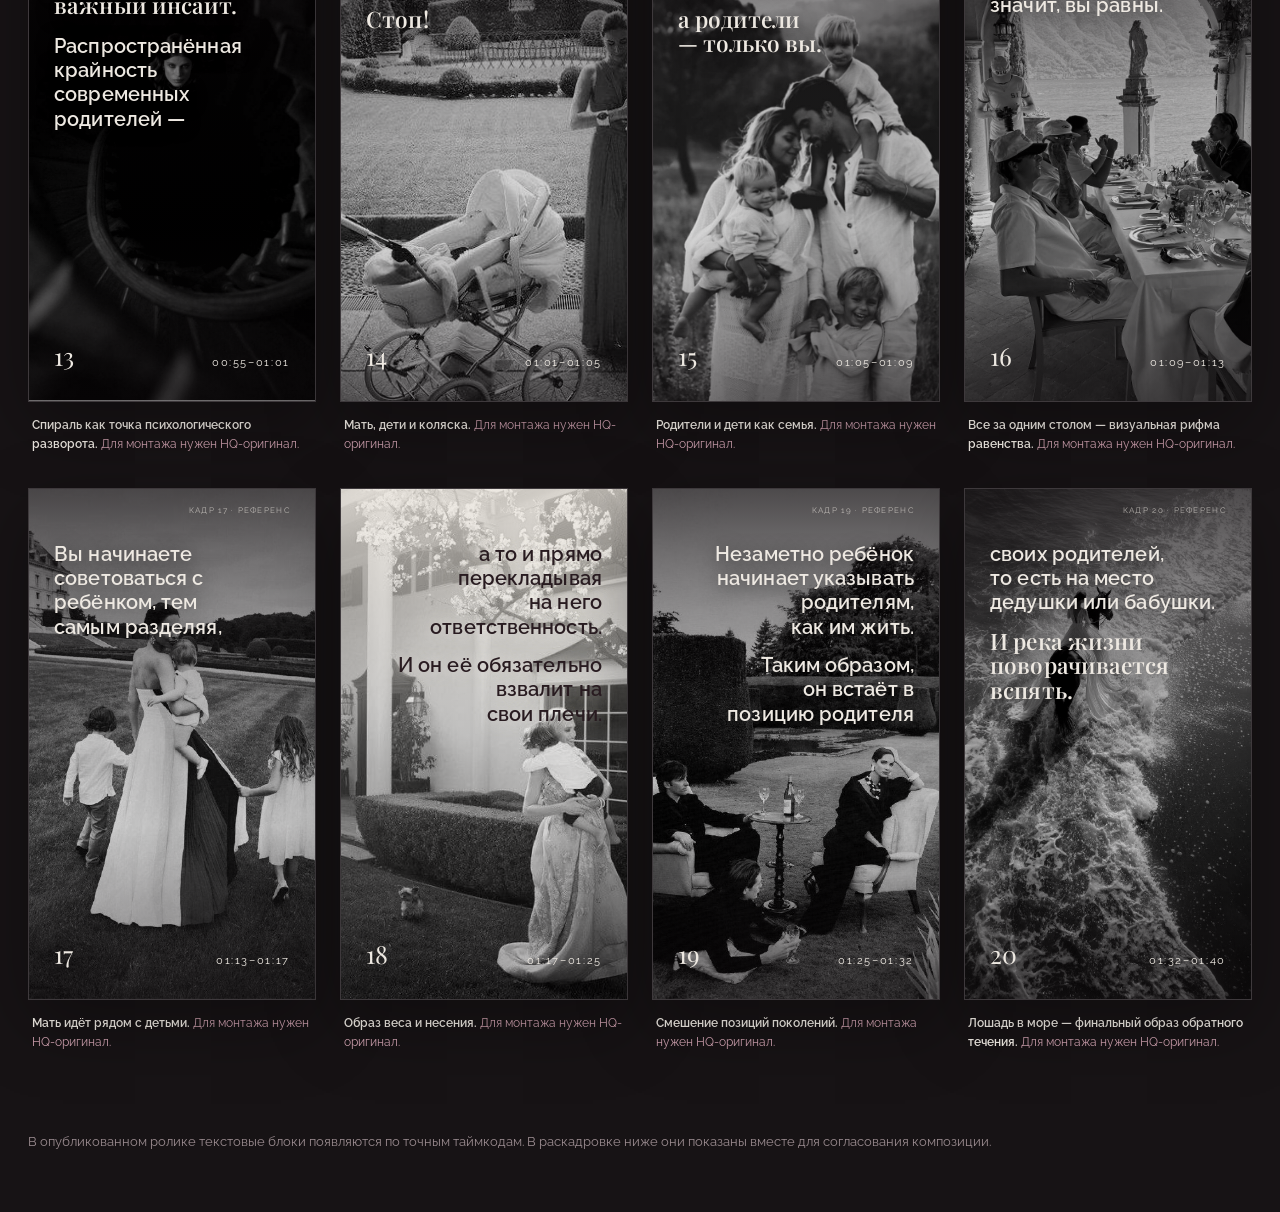
==== commit 3bc072d5: "Increase separation scene 03 typography" ====
--- a/separation-storyboard-7f4a2c91b6/index.html
+++ b/separation-storyboard-7f4a2c91b6/index.html
@@ -61,8 +61,8 @@
     <h1>Сепарация</h1>
     <div class="lead"><strong>Кадры 01–03 · два плавных перехода на утверждение.</strong> Cross dissolve 01 → 02 длится с 00:04,70 до 00:05,30; переход 02 → 03 — с 00:08,98 до 00:09,58. Аудиодорожка остаётся непрерывной на исходной временной шкале; звук и тайминги текста не сдвигаются.</div>
     <div class="watch">
-      <div class="video-shell"><video controls playsinline preload="metadata" poster="assets/melancholia-preview.jpg"><source src="assets/scenes-01-03-approval-v1.mp4?v=1" type="video/mp4"></video></div>
-      <div><div class="watch-label">Кадры 01 → 02 → 03 · плавные переходы</div><h2>Проверить три кадра</h2><p>Оба cross dissolve длятся по 600 мс: 00:04,70–00:05,30 и 00:08,98–00:09,58. Звук не сдвинут. В третьем кадре Raleway SemiBold 75 px: сначала 3 строки «Это выражение» / «означает: мама» / «— человек,» в x 95 px, y 202 px; затем 2 строки «у которого есть» / «своё прошлое,» в x 95 px, y 528 px. Обводки нет.</p><a class="download" href="assets/scenes-01-03-approval-v1.mp4?v=1" download>Скачать тест 01–03 · 4,53 МБ</a></div>
+      <div class="video-shell"><video controls playsinline preload="metadata" poster="assets/melancholia-preview.jpg"><source src="assets/scenes-01-03-approval-v2.mp4?v=2" type="video/mp4"></video></div>
+      <div><div class="watch-label">Кадры 01 → 02 → 03 · увеличенный шрифт</div><h2>Проверить три кадра</h2><p>Оба cross dissolve длятся по 600 мс: 00:04,70–00:05,30 и 00:08,98–00:09,58. Звук не сдвинут. В третьем кадре Raleway SemiBold 96 px: сначала 3 строки «Это выражение» / «означает: мама» / «— человек,» в x 95 px, y 202 px; затем 2 строки «у которого есть» / «своё прошлое,» в x 95 px, y 528 px. Обводки нет.</p><a class="download" href="assets/scenes-01-03-approval-v2.mp4?v=2" download>Скачать исправленный тест 01–03 · 4,54 МБ</a></div>
     </div>
     <div class="watch">
       <div class="video-shell"><video controls playsinline preload="metadata" poster="assets/melancholia-preview.jpg"><source src="assets/scene-01-approval-v1.mp4?v=5" type="video/mp4"></video></div>
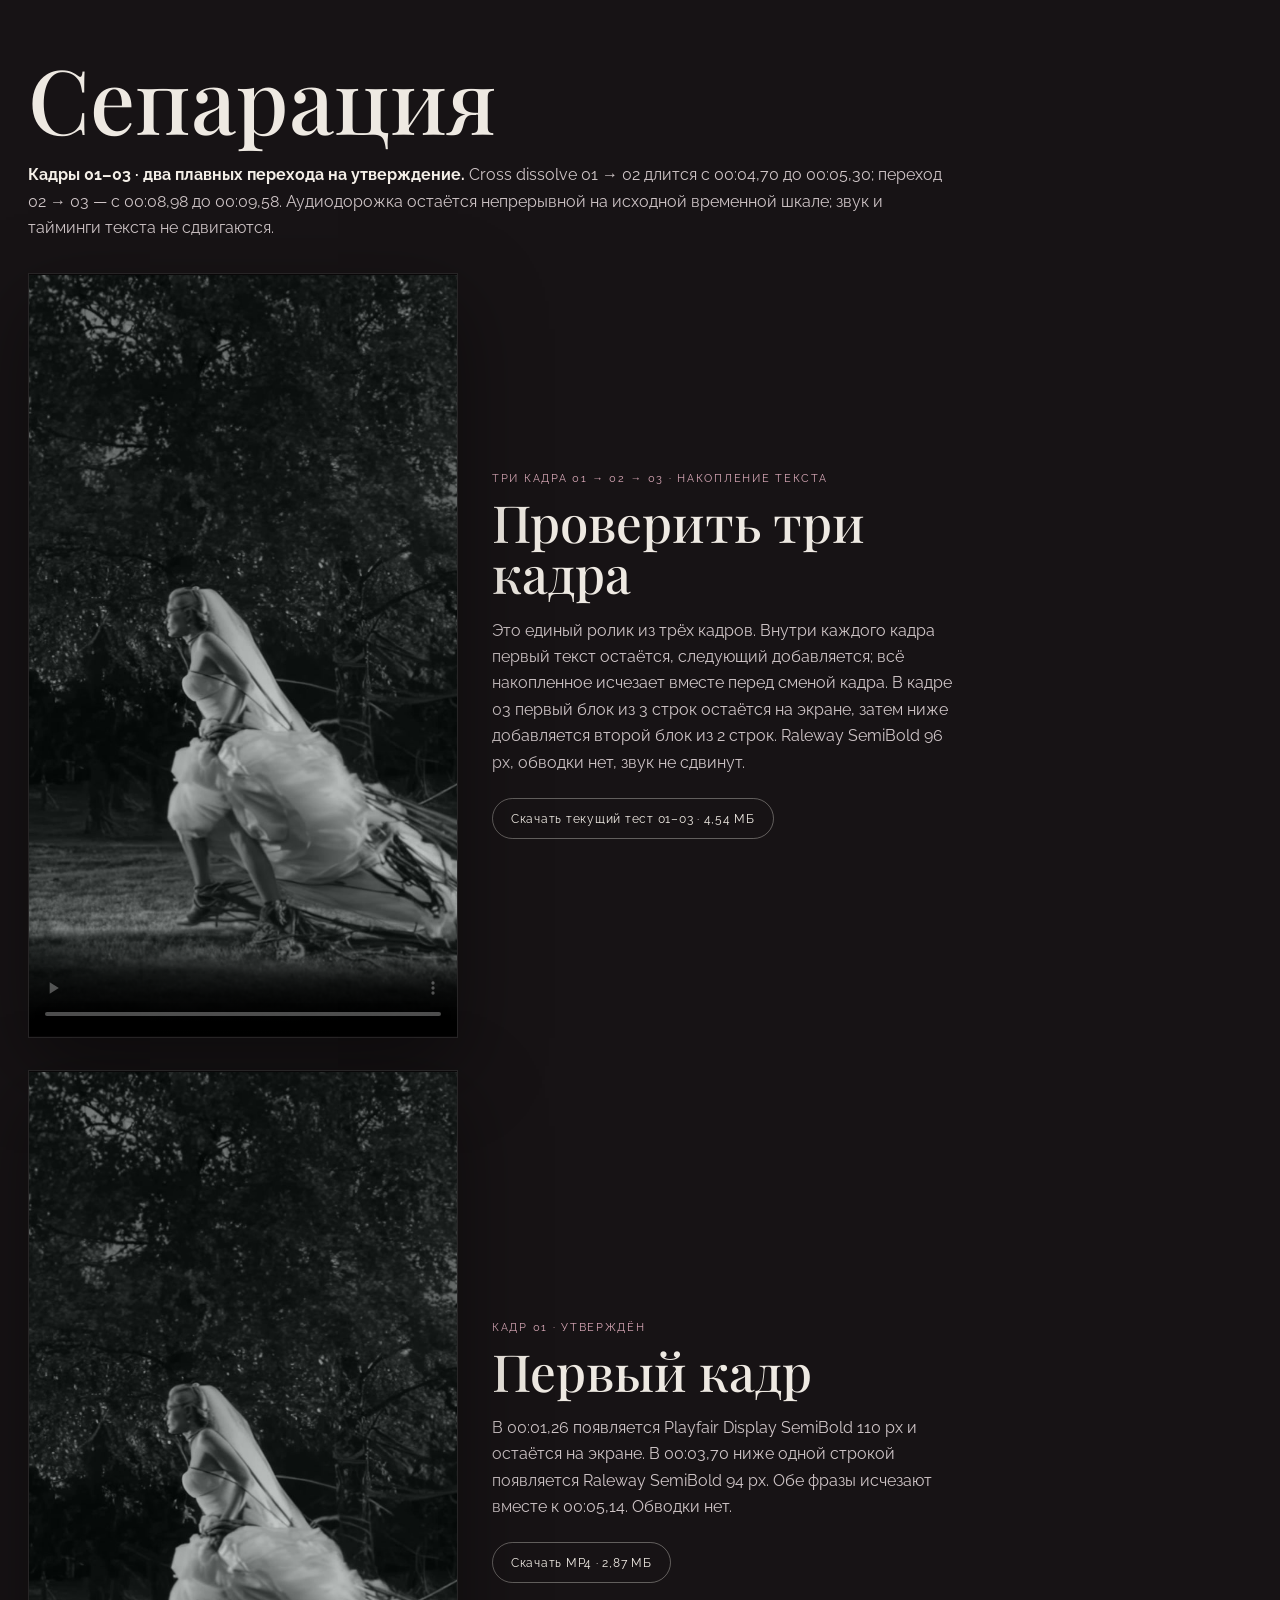
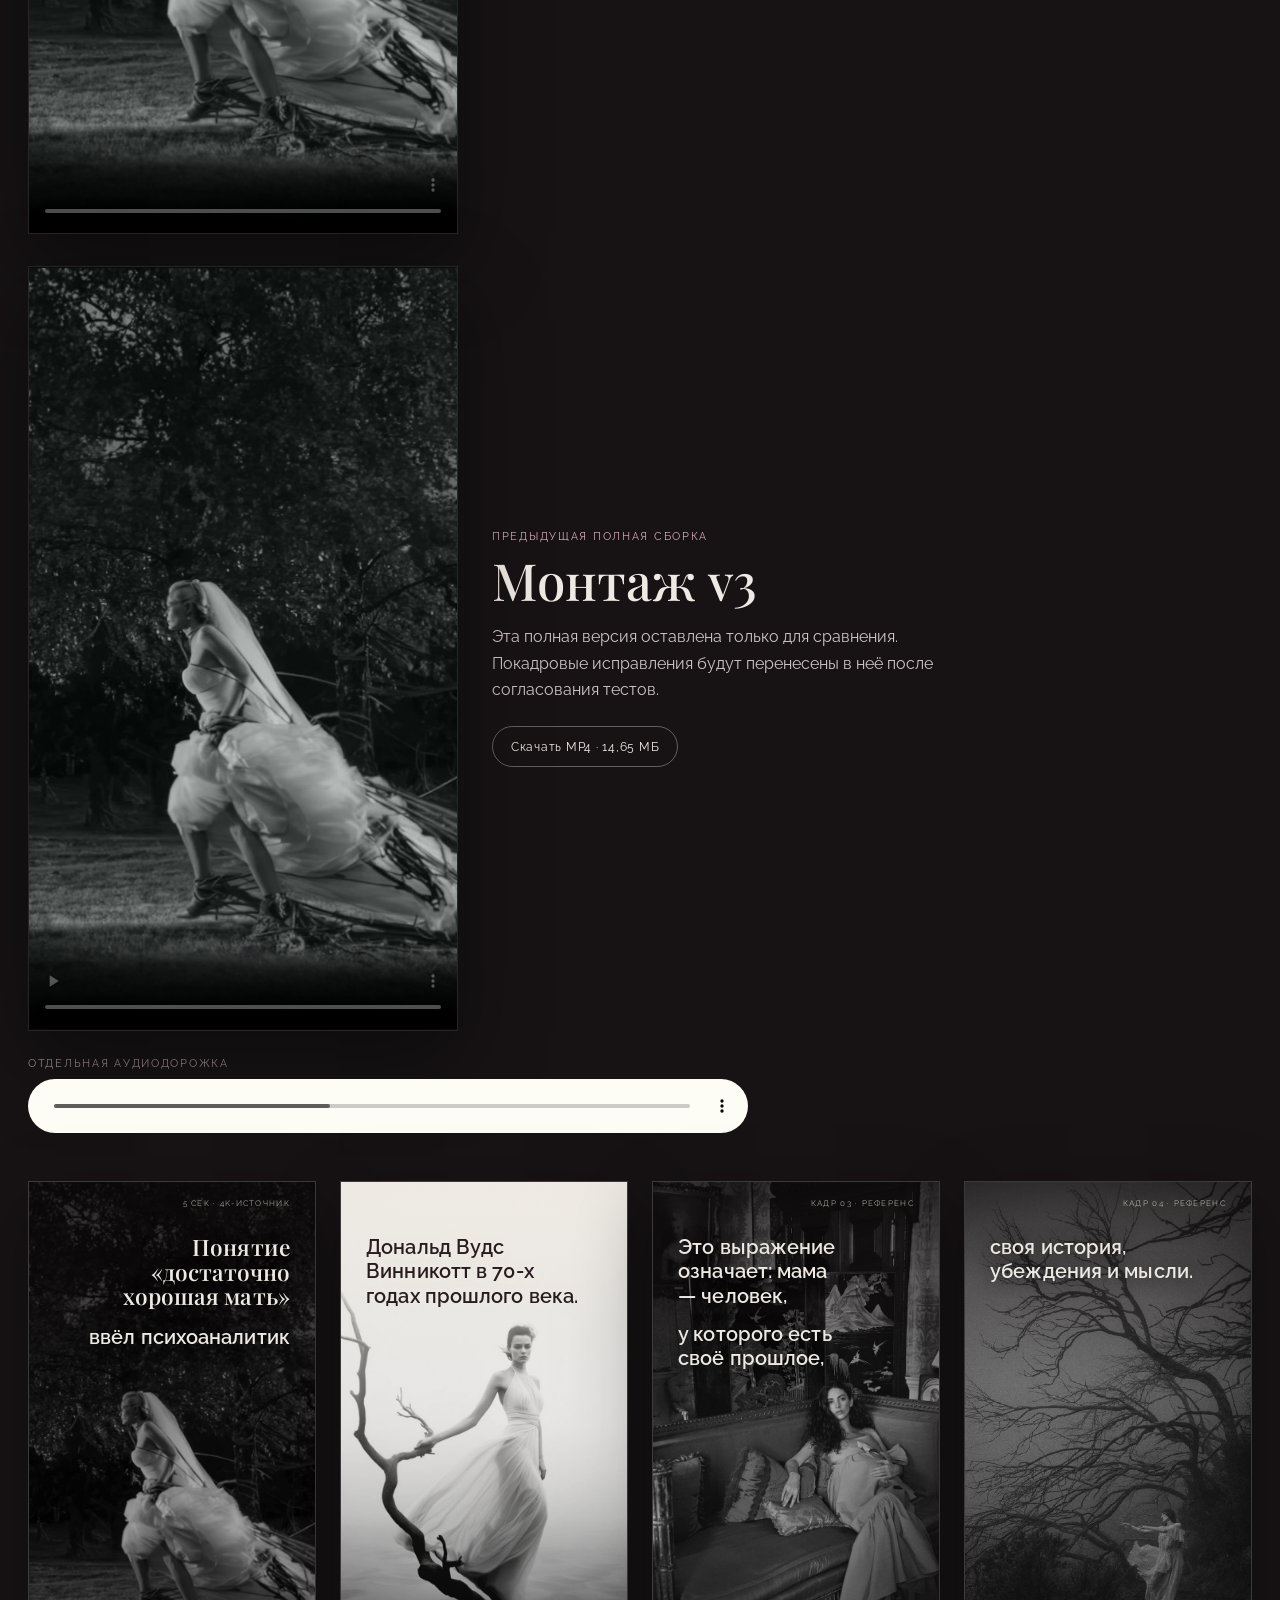
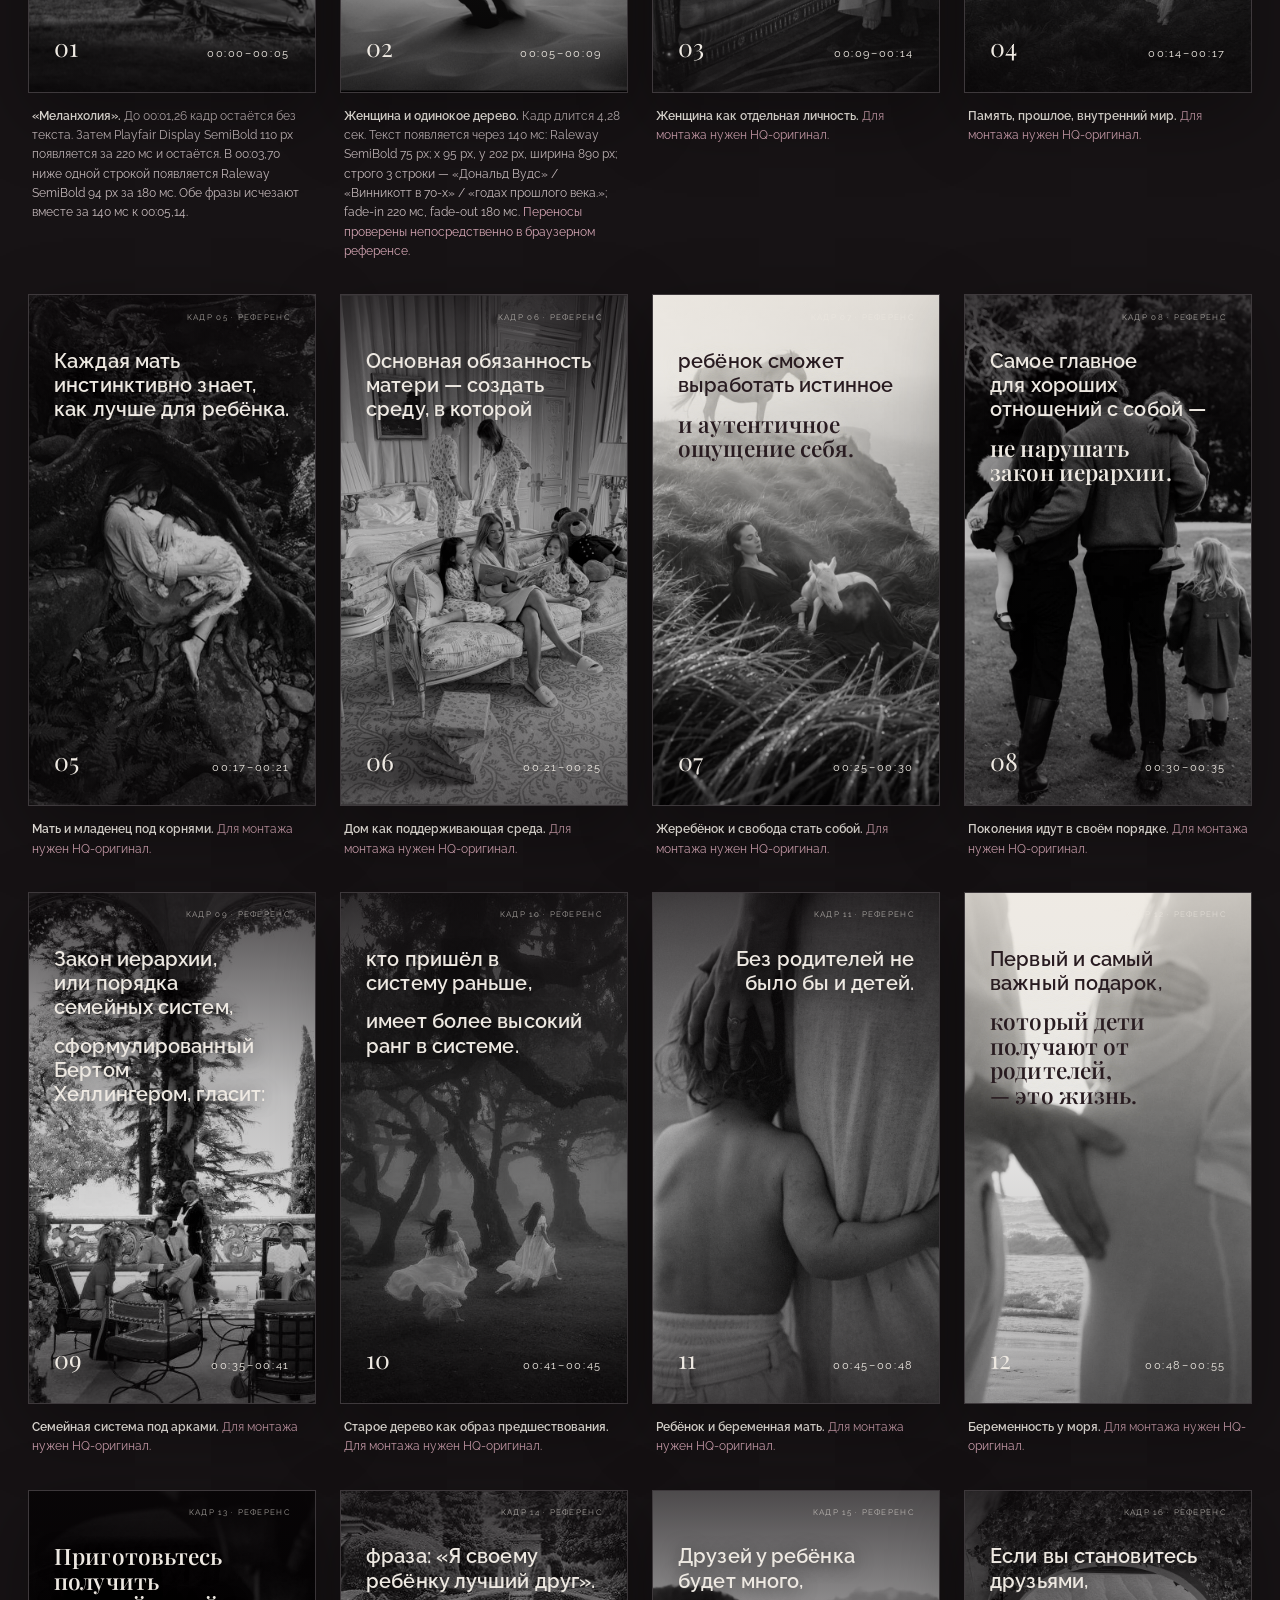
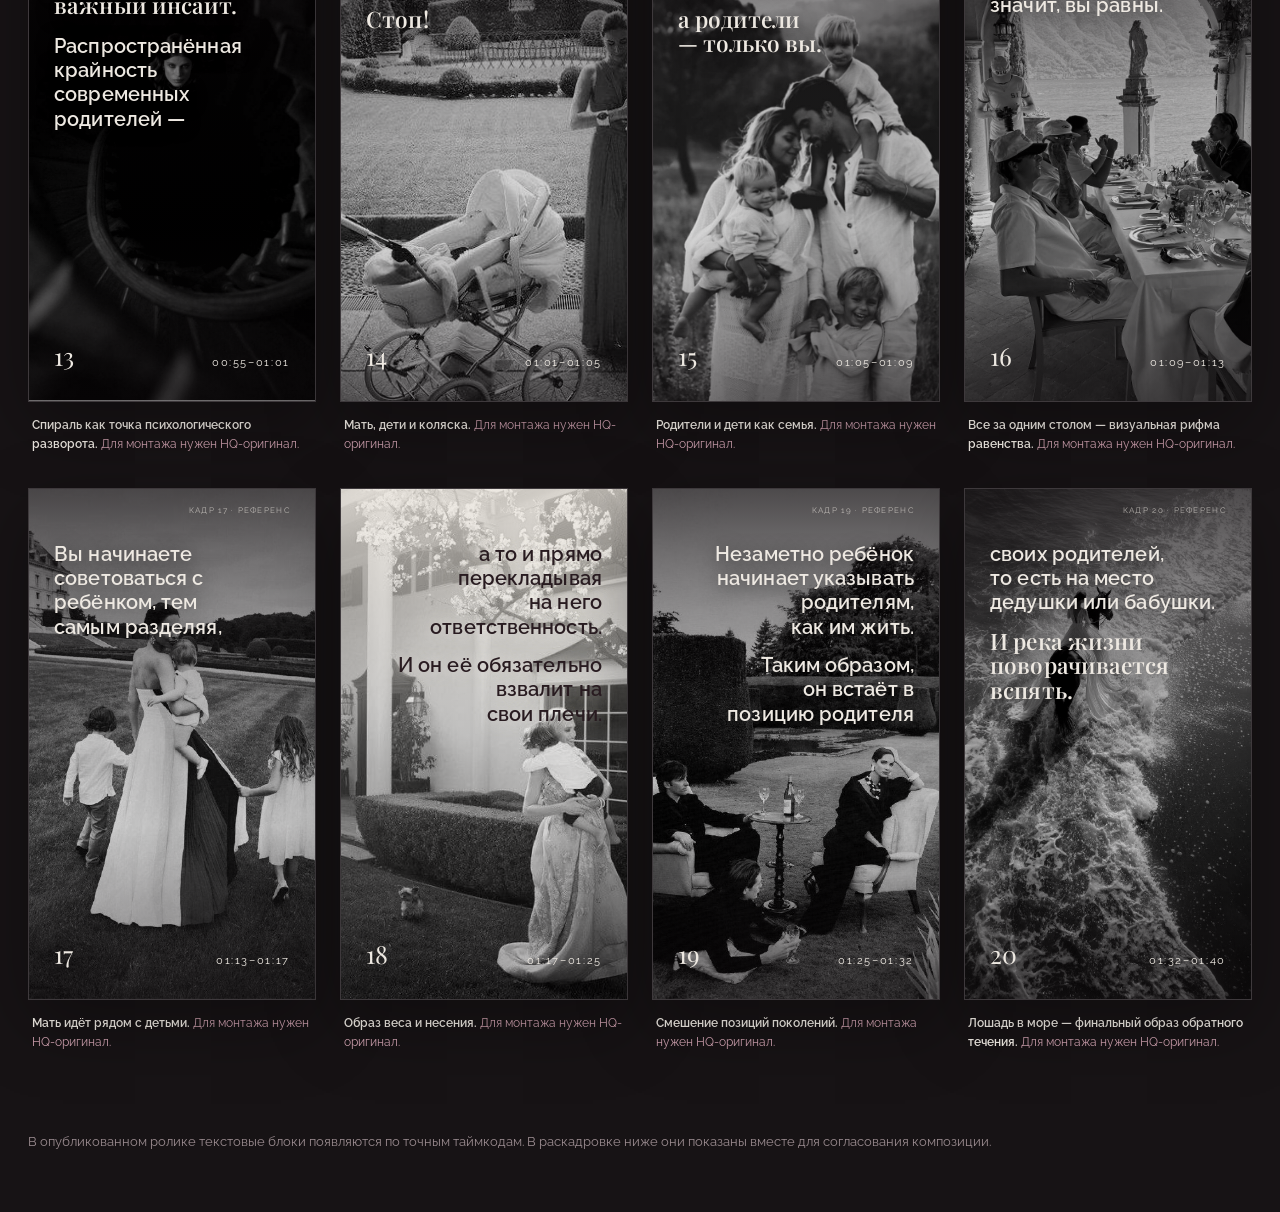
==== commit b0ba09ac: "Publish corrected three-scene separation preview" ====
--- a/separation-storyboard-7f4a2c91b6/index.html
+++ b/separation-storyboard-7f4a2c91b6/index.html
@@ -61,8 +61,8 @@
     <h1>Сепарация</h1>
     <div class="lead"><strong>Кадры 01–03 · два плавных перехода на утверждение.</strong> Cross dissolve 01 → 02 длится с 00:04,70 до 00:05,30; переход 02 → 03 — с 00:08,98 до 00:09,58. Аудиодорожка остаётся непрерывной на исходной временной шкале; звук и тайминги текста не сдвигаются.</div>
     <div class="watch">
-      <div class="video-shell"><video controls playsinline preload="metadata" poster="assets/melancholia-preview.jpg"><source src="assets/scenes-01-03-approval-v2.mp4?v=2" type="video/mp4"></video></div>
-      <div><div class="watch-label">Кадры 01 → 02 → 03 · увеличенный шрифт</div><h2>Проверить три кадра</h2><p>Оба cross dissolve длятся по 600 мс: 00:04,70–00:05,30 и 00:08,98–00:09,58. Звук не сдвинут. В третьем кадре Raleway SemiBold 96 px: сначала 3 строки «Это выражение» / «означает: мама» / «— человек,» в x 95 px, y 202 px; затем 2 строки «у которого есть» / «своё прошлое,» в x 95 px, y 528 px. Обводки нет.</p><a class="download" href="assets/scenes-01-03-approval-v2.mp4?v=2" download>Скачать исправленный тест 01–03 · 4,54 МБ</a></div>
+      <div class="video-shell"><video controls playsinline preload="metadata" poster="assets/melancholia-preview.jpg"><source src="assets/scenes-01-03-approval-v3.mp4?v=3" type="video/mp4"></video></div>
+      <div><div class="watch-label">Три кадра 01 → 02 → 03 · накопление текста</div><h2>Проверить три кадра</h2><p>Это единый ролик из трёх кадров. Внутри каждого кадра первый текст остаётся, следующий добавляется; всё накопленное исчезает вместе перед сменой кадра. В кадре 03 первый блок из 3 строк остаётся на экране, затем ниже добавляется второй блок из 2 строк. Raleway SemiBold 96 px, обводки нет, звук не сдвинут.</p><a class="download" href="assets/scenes-01-03-approval-v3.mp4?v=3" download>Скачать текущий тест 01–03 · 4,54 МБ</a></div>
     </div>
     <div class="watch">
       <div class="video-shell"><video controls playsinline preload="metadata" poster="assets/melancholia-preview.jpg"><source src="assets/scene-01-approval-v1.mp4?v=5" type="video/mp4"></video></div>
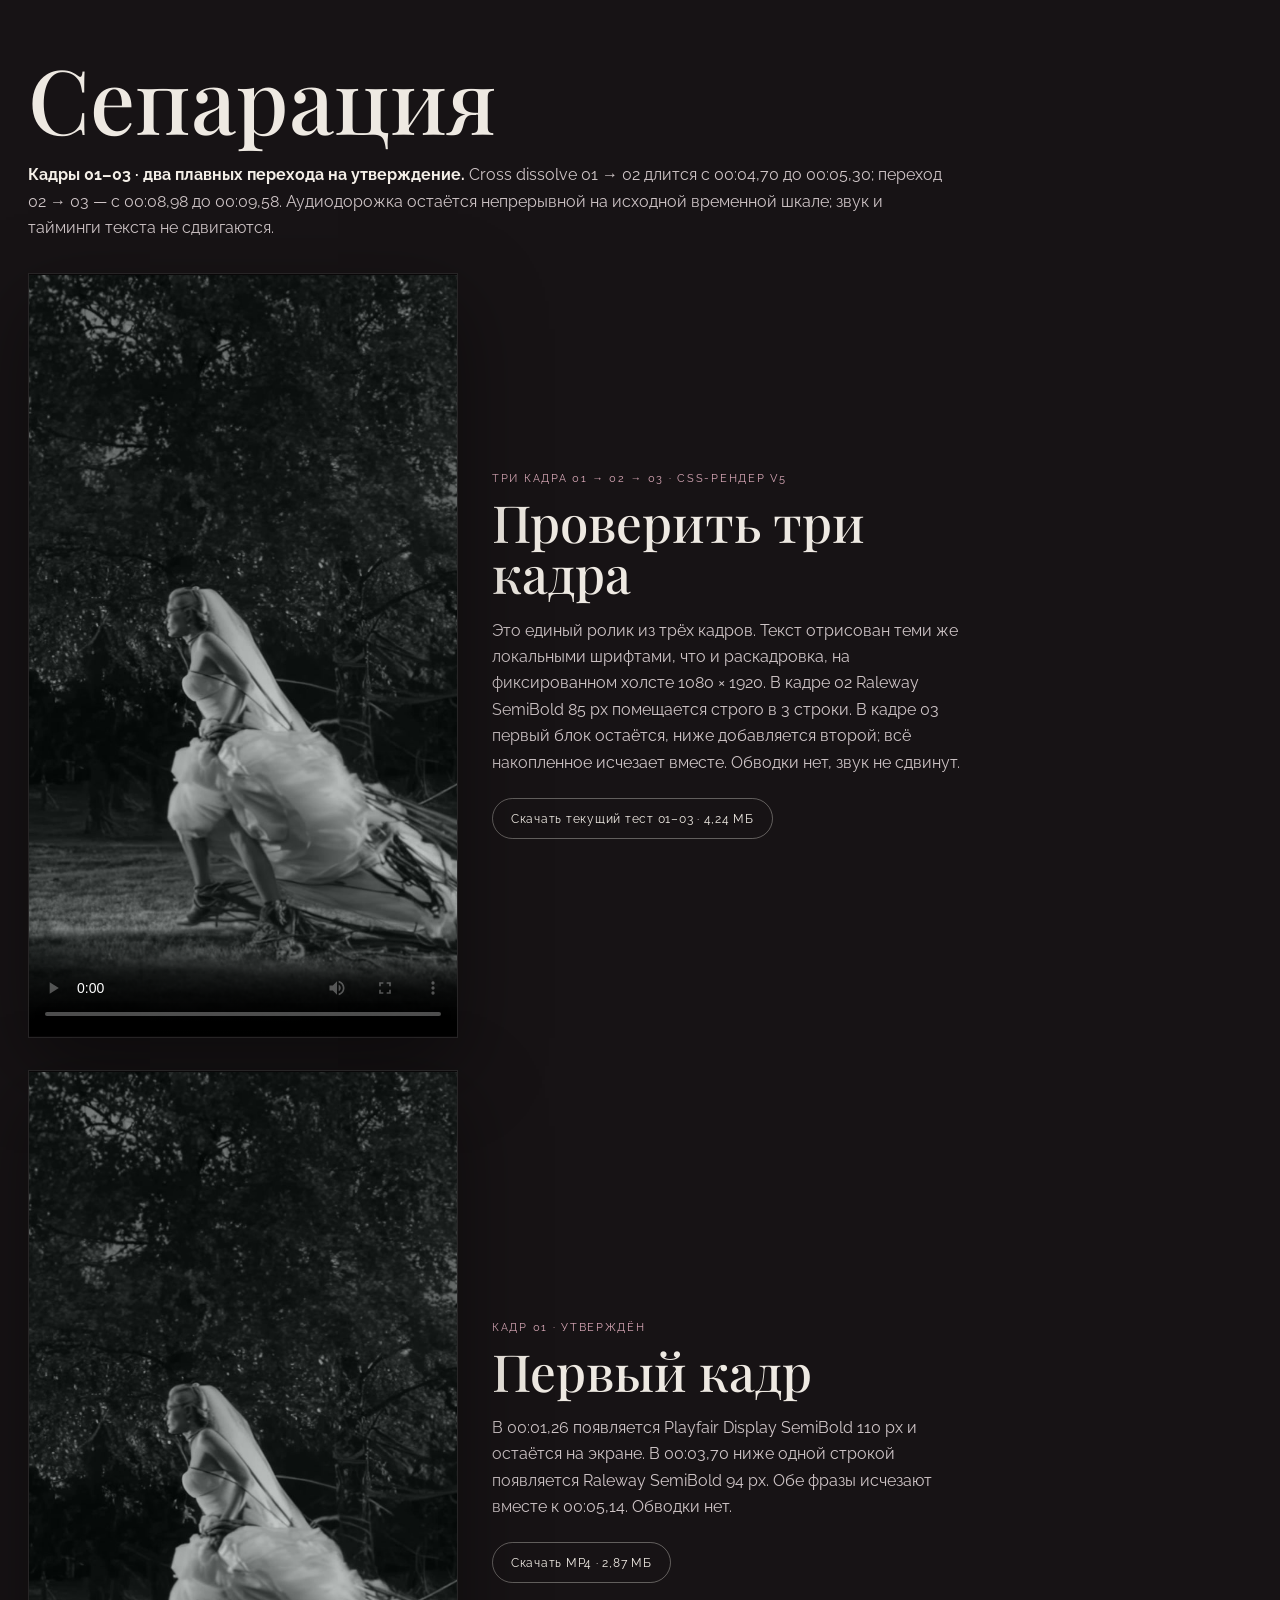
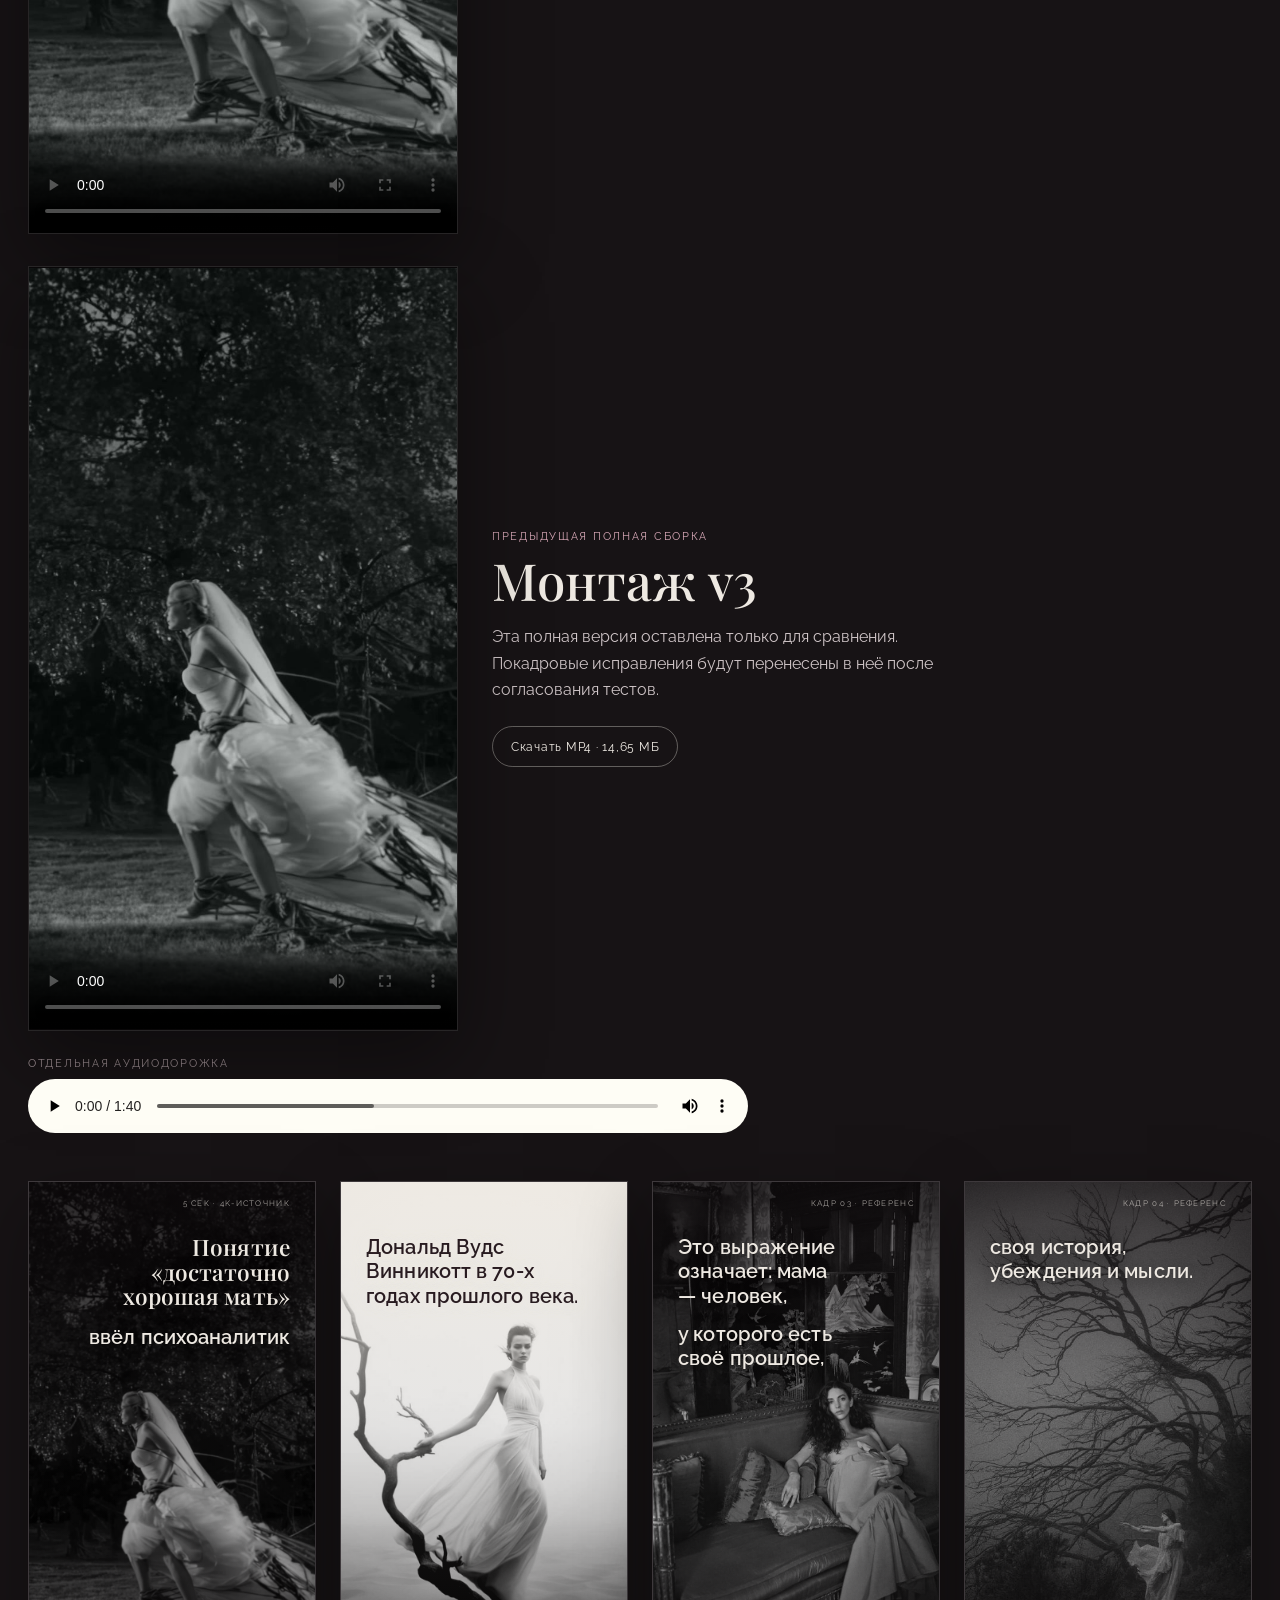
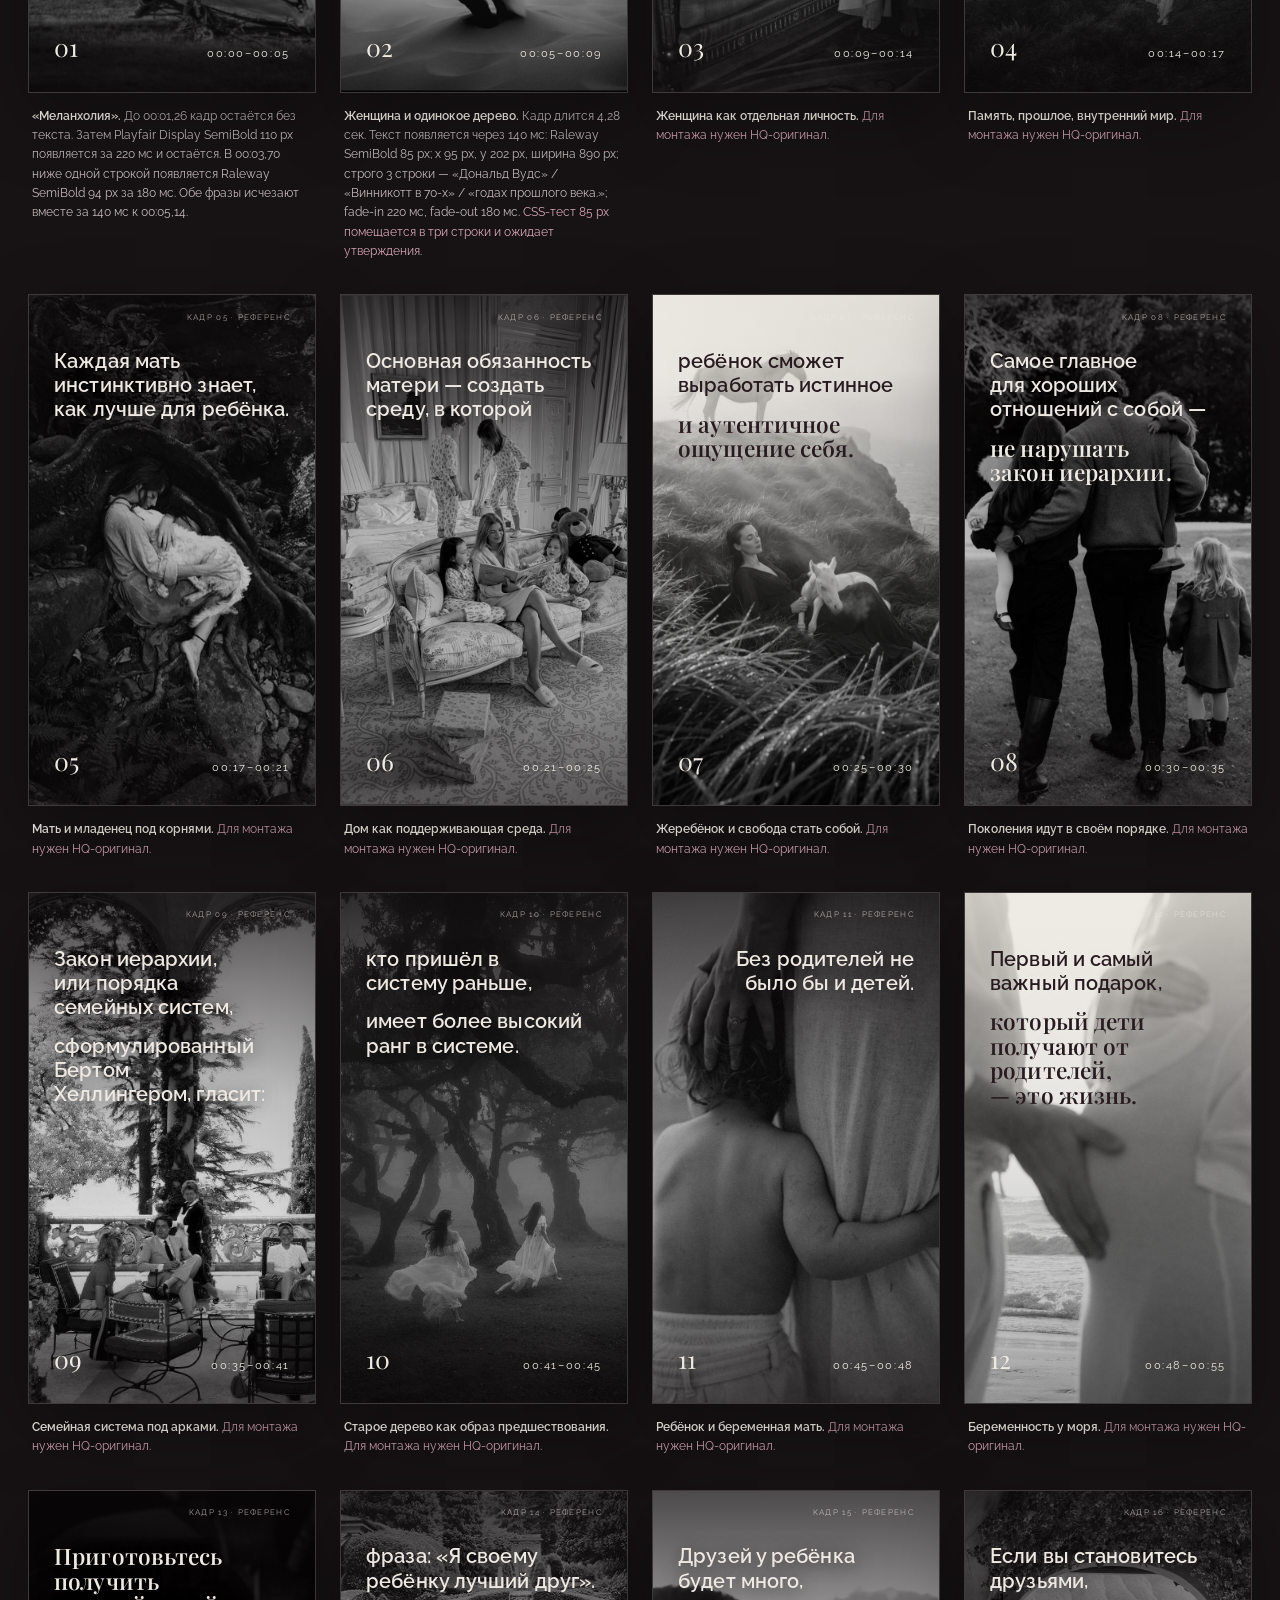
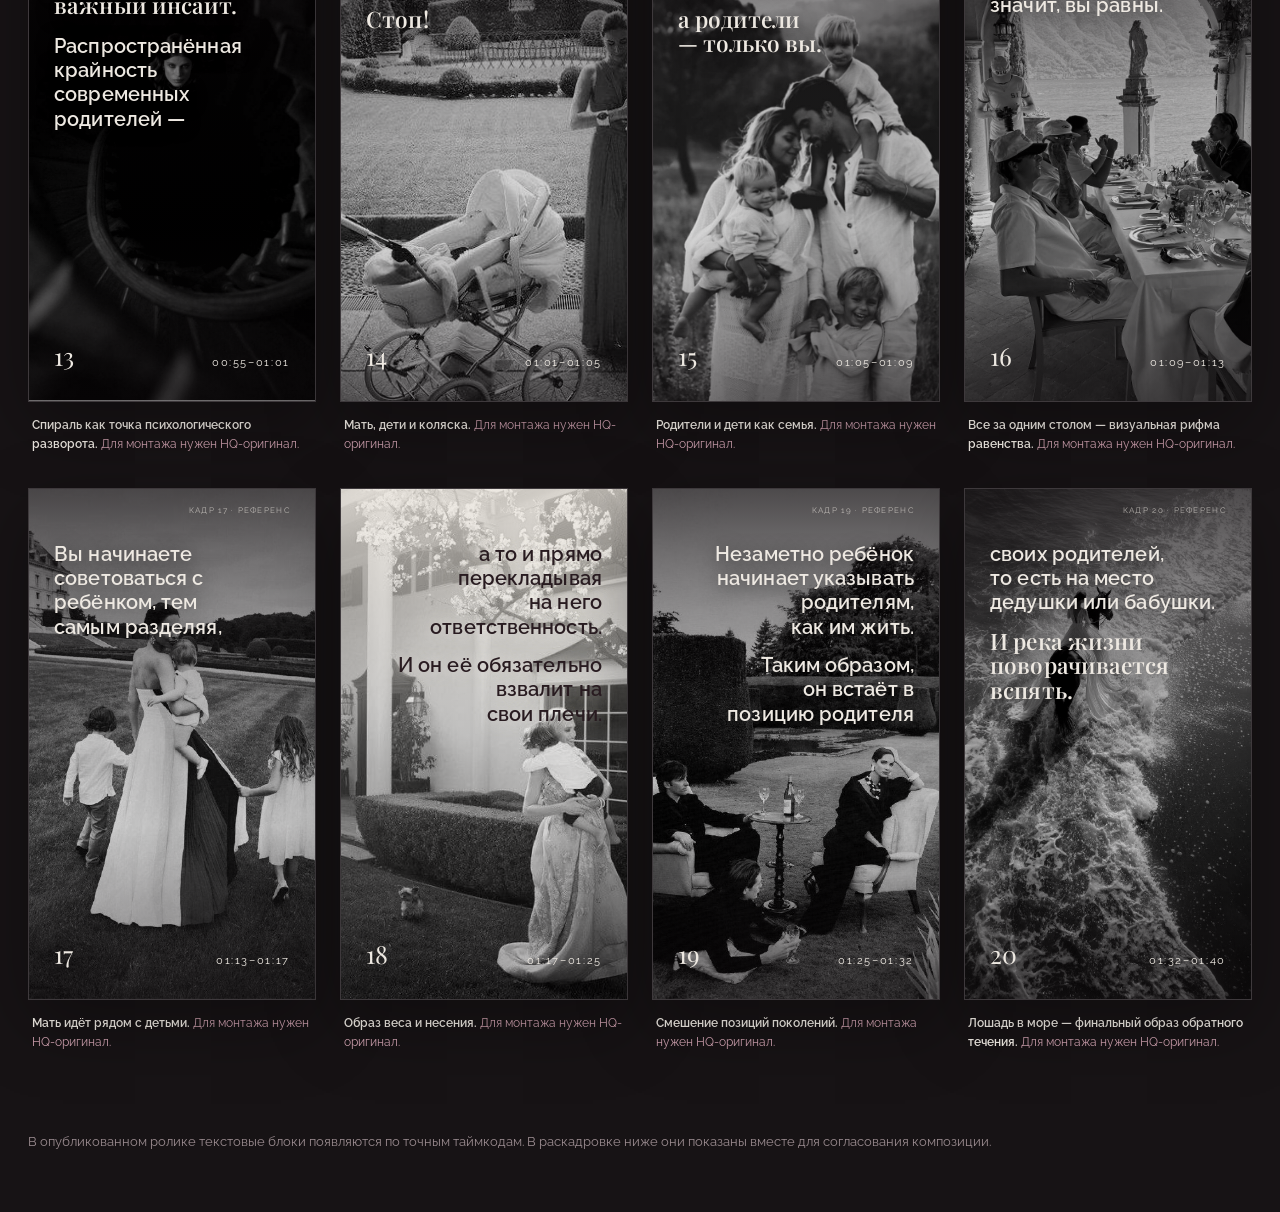
==== commit dce4e55a: "Publish CSS-rendered separation preview" ====
--- a/separation-storyboard-7f4a2c91b6/index.html
+++ b/separation-storyboard-7f4a2c91b6/index.html
@@ -61,8 +61,8 @@
     <h1>Сепарация</h1>
     <div class="lead"><strong>Кадры 01–03 · два плавных перехода на утверждение.</strong> Cross dissolve 01 → 02 длится с 00:04,70 до 00:05,30; переход 02 → 03 — с 00:08,98 до 00:09,58. Аудиодорожка остаётся непрерывной на исходной временной шкале; звук и тайминги текста не сдвигаются.</div>
     <div class="watch">
-      <div class="video-shell"><video controls playsinline preload="metadata" poster="assets/melancholia-preview.jpg"><source src="assets/scenes-01-03-approval-v3.mp4?v=3" type="video/mp4"></video></div>
-      <div><div class="watch-label">Три кадра 01 → 02 → 03 · накопление текста</div><h2>Проверить три кадра</h2><p>Это единый ролик из трёх кадров. Внутри каждого кадра первый текст остаётся, следующий добавляется; всё накопленное исчезает вместе перед сменой кадра. В кадре 03 первый блок из 3 строк остаётся на экране, затем ниже добавляется второй блок из 2 строк. Raleway SemiBold 96 px, обводки нет, звук не сдвинут.</p><a class="download" href="assets/scenes-01-03-approval-v3.mp4?v=3" download>Скачать текущий тест 01–03 · 4,54 МБ</a></div>
+      <div class="video-shell"><video controls playsinline preload="metadata" poster="assets/melancholia-preview.jpg"><source src="assets/scenes-01-03-approval-v5.mp4?v=5" type="video/mp4"></video></div>
+      <div><div class="watch-label">Три кадра 01 → 02 → 03 · CSS-рендер v5</div><h2>Проверить три кадра</h2><p>Это единый ролик из трёх кадров. Текст отрисован теми же локальными шрифтами, что и раскадровка, на фиксированном холсте 1080 × 1920. В кадре 02 Raleway SemiBold 85 px помещается строго в 3 строки. В кадре 03 первый блок остаётся, ниже добавляется второй; всё накопленное исчезает вместе. Обводки нет, звук не сдвинут.</p><a class="download" href="assets/scenes-01-03-approval-v5.mp4?v=5" download>Скачать текущий тест 01–03 · 4,24 МБ</a></div>
     </div>
     <div class="watch">
       <div class="video-shell"><video controls playsinline preload="metadata" poster="assets/melancholia-preview.jpg"><source src="assets/scene-01-approval-v1.mp4?v=5" type="video/mp4"></video></div>
@@ -80,8 +80,8 @@
       <div class="meta"><b>«Меланхолия».</b> До 00:01,26 кадр остаётся без текста. Затем Playfair Display SemiBold 110 px появляется за 220 мс и остаётся. В 00:03,70 ниже одной строкой появляется Raleway SemiBold 94 px за 180 мс. Обе фразы исчезают вместе за 140 мс к 00:05,14.</div>
     </article>
     <article>
-      <div class="frame light"><img loading="lazy" src="assets/shot-02.jpg" alt="Женщина в белом у одинокого дерева в тумане"><div class="shade"></div><div class="ref">кадр 02 · референс</div><div class="copy"><p>Дональд Вудс Винникотт в 70-х годах прошлого века.</p></div><div class="number">02</div><div class="time">00:05–00:09</div></div>
-      <div class="meta"><b>Женщина и одинокое дерево.</b> Кадр длится 4,28 сек. Текст появляется через 140 мс: Raleway SemiBold 75 px; x 95 px, y 202 px, ширина 890 px; строго 3 строки — «Дональд Вудс» / «Винникотт в 70-х» / «годах прошлого века.»; fade-in 220 мс, fade-out 180 мс. <span class="hq">Переносы проверены непосредственно в браузерном референсе.</span></div>
+      <div class="frame light"><img loading="lazy" src="assets/shot-02.jpg" alt="Женщина в белом у одинокого дерева в тумане"><div class="shade"></div><div class="ref">кадр 02 · референс</div><div class="copy"><p>Дональд Вудс<br>Винникотт в 70-х<br>годах прошлого века.</p></div><div class="number">02</div><div class="time">00:05–00:09</div></div>
+      <div class="meta"><b>Женщина и одинокое дерево.</b> Кадр длится 4,28 сек. Текст появляется через 140 мс: Raleway SemiBold 85 px; x 95 px, y 202 px, ширина 890 px; строго 3 строки — «Дональд Вудс» / «Винникотт в 70-х» / «годах прошлого века.»; fade-in 220 мс, fade-out 180 мс. <span class="hq">CSS-тест 85 px помещается в три строки и ожидает утверждения.</span></div>
     </article>
     <article>
       <div class="frame rightimg"><img loading="lazy" src="assets/shot-03.jpg" alt="Женский портрет в старинном интерьере"><div class="shade"></div><div class="ref">кадр 03 · референс</div><div class="copy"><p>Это выражение означает: мама — человек,</p><p>у которого есть своё прошлое,</p></div><div class="number">03</div><div class="time">00:09–00:14</div></div>
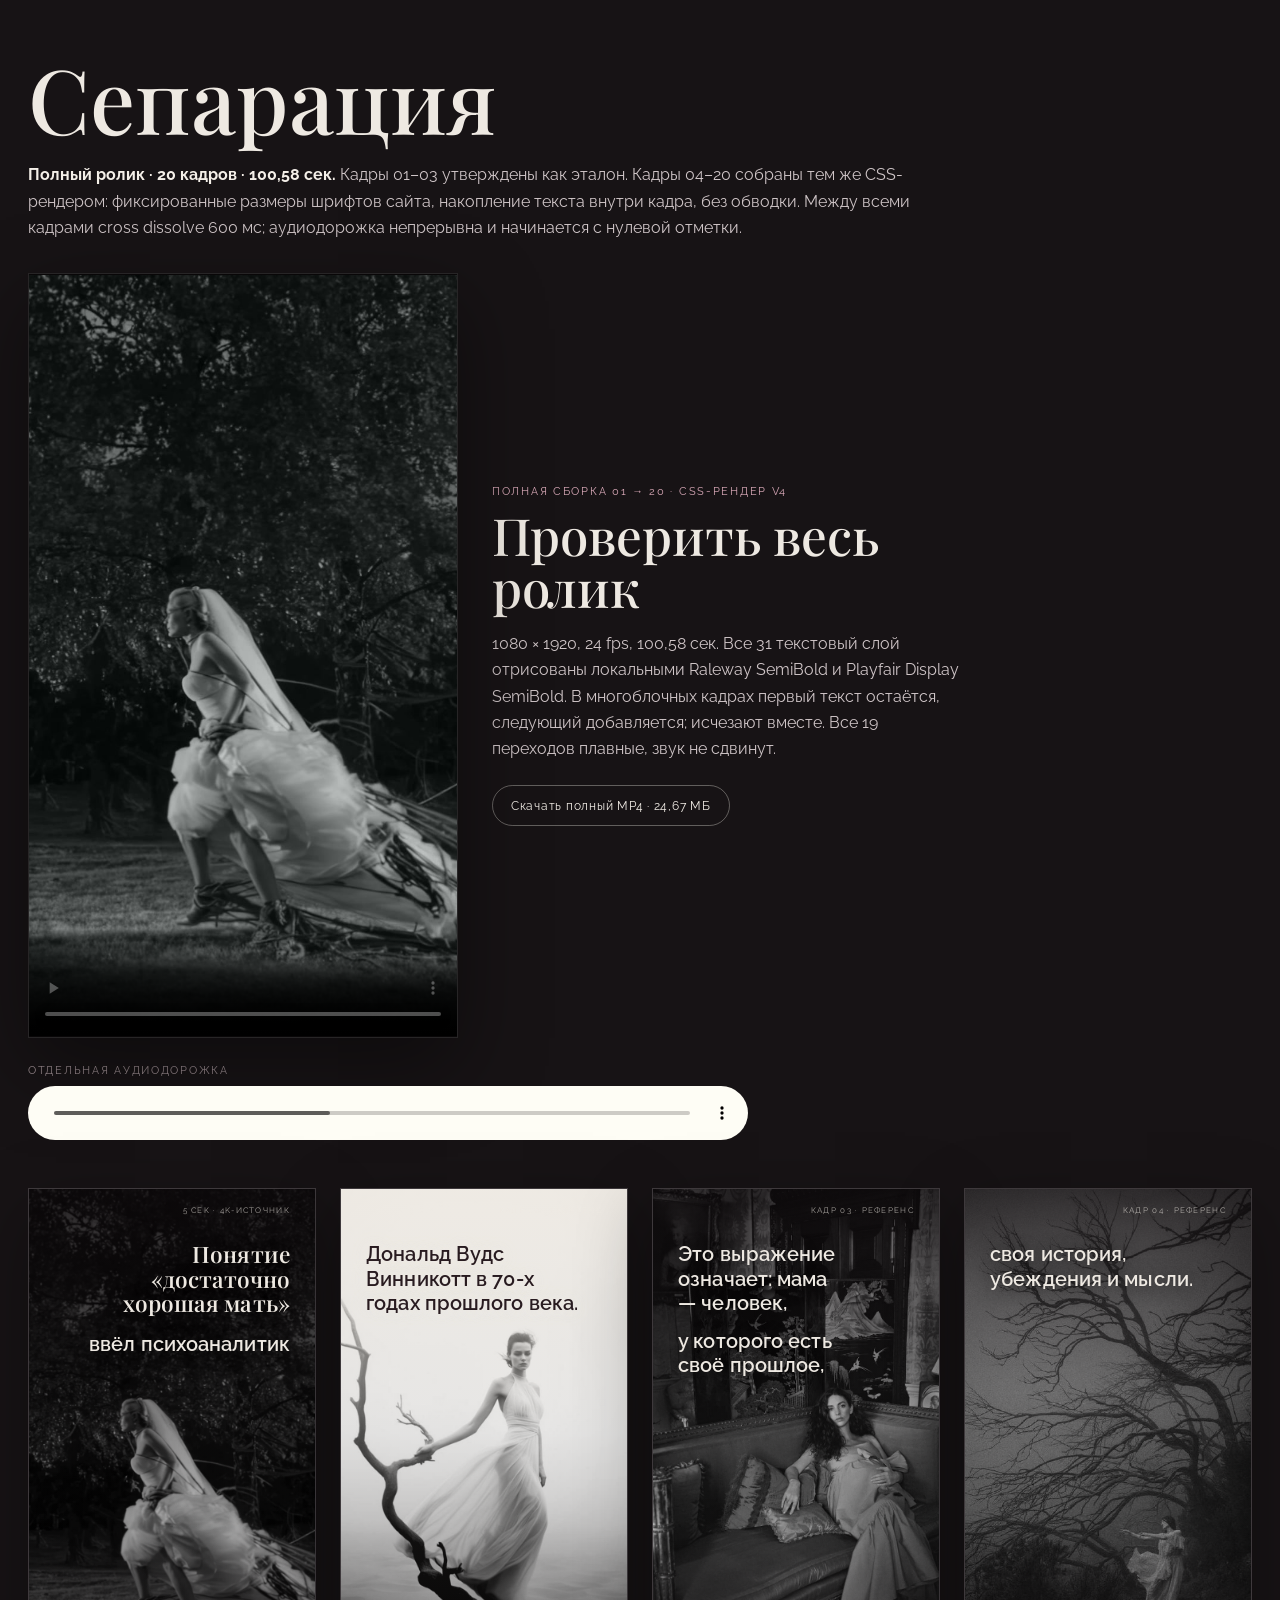
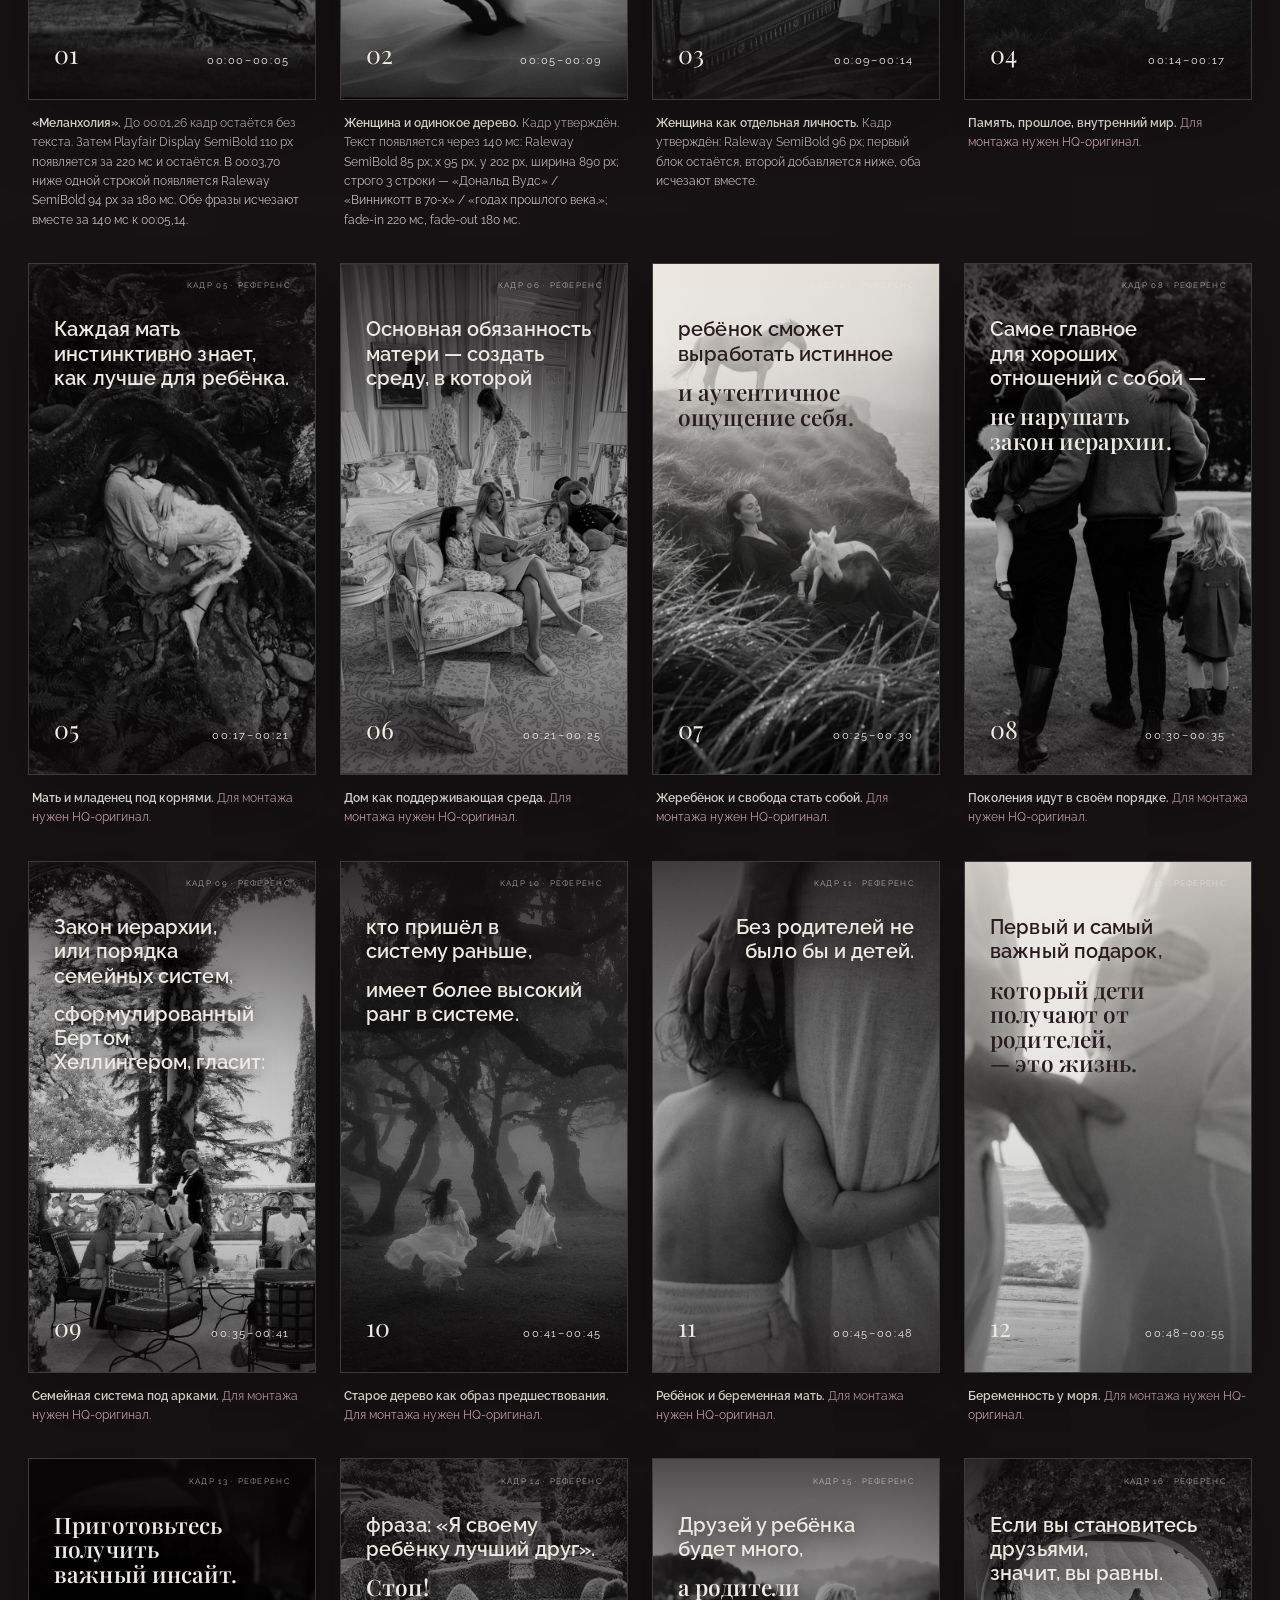
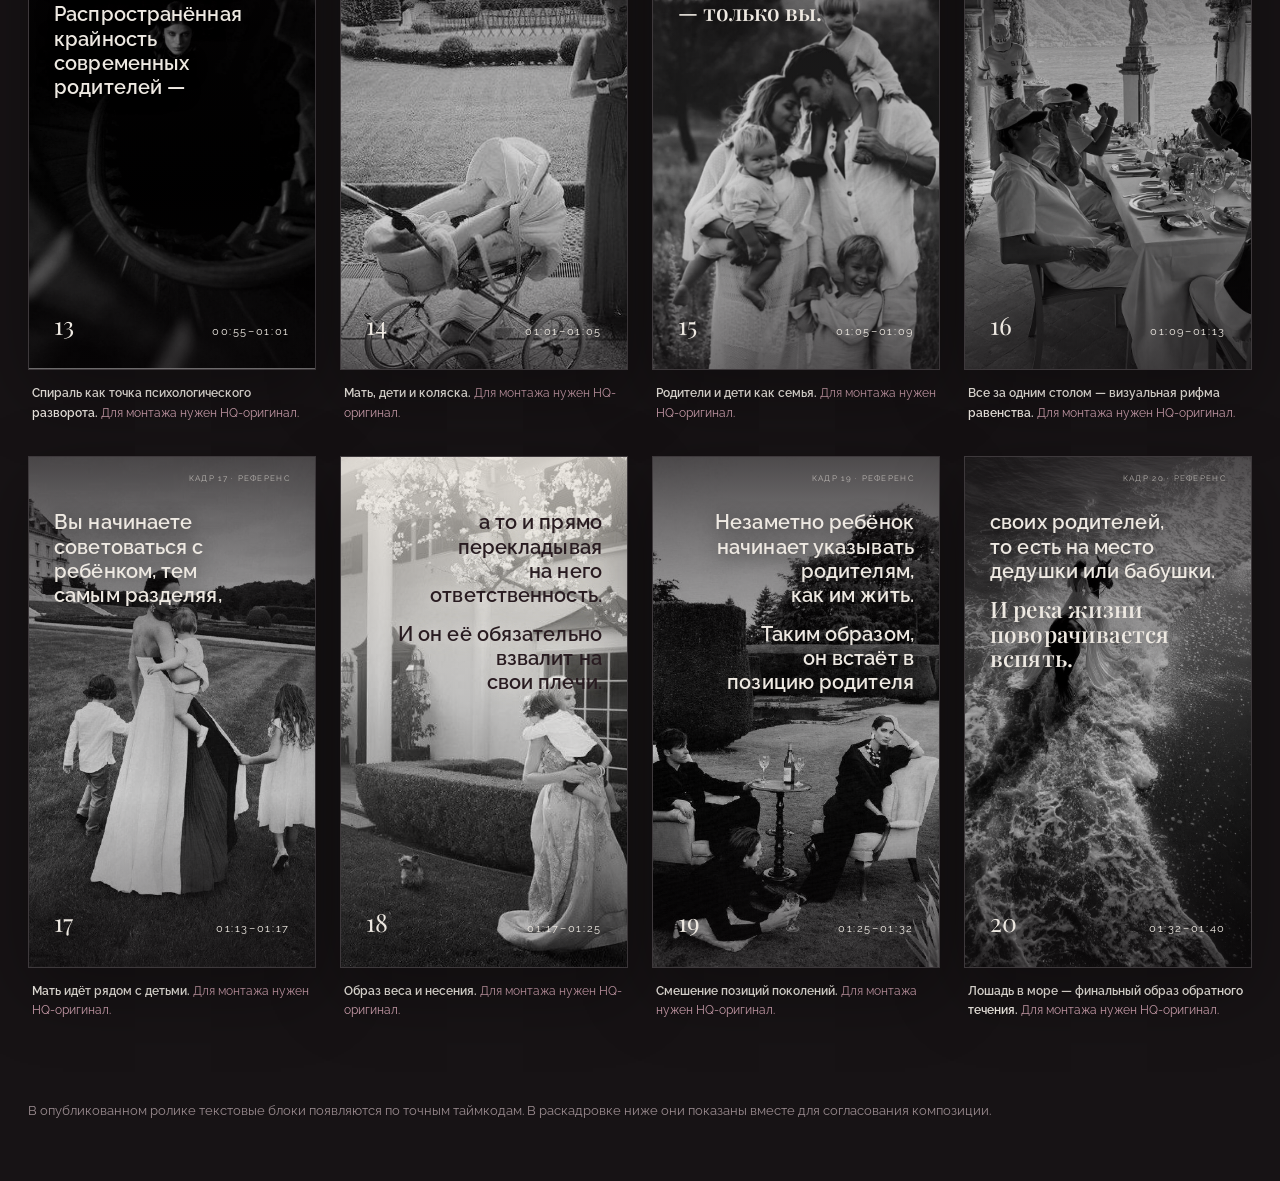
==== commit 4fa3f1f9: "Publish full separation CSS render" ====
--- a/separation-storyboard-7f4a2c91b6/index.html
+++ b/separation-storyboard-7f4a2c91b6/index.html
@@ -59,33 +59,25 @@
 <body>
   <header>
     <h1>Сепарация</h1>
-    <div class="lead"><strong>Кадры 01–03 · два плавных перехода на утверждение.</strong> Cross dissolve 01 → 02 длится с 00:04,70 до 00:05,30; переход 02 → 03 — с 00:08,98 до 00:09,58. Аудиодорожка остаётся непрерывной на исходной временной шкале; звук и тайминги текста не сдвигаются.</div>
+    <div class="lead"><strong>Полный ролик · 20 кадров · 100,58 сек.</strong> Кадры 01–03 утверждены как эталон. Кадры 04–20 собраны тем же CSS-рендером: фиксированные размеры шрифтов сайта, накопление текста внутри кадра, без обводки. Между всеми кадрами cross dissolve 600 мс; аудиодорожка непрерывна и начинается с нулевой отметки.</div>
     <div class="watch">
-      <div class="video-shell"><video controls playsinline preload="metadata" poster="assets/melancholia-preview.jpg"><source src="assets/scenes-01-03-approval-v5.mp4?v=5" type="video/mp4"></video></div>
-      <div><div class="watch-label">Три кадра 01 → 02 → 03 · CSS-рендер v5</div><h2>Проверить три кадра</h2><p>Это единый ролик из трёх кадров. Текст отрисован теми же локальными шрифтами, что и раскадровка, на фиксированном холсте 1080 × 1920. В кадре 02 Raleway SemiBold 85 px помещается строго в 3 строки. В кадре 03 первый блок остаётся, ниже добавляется второй; всё накопленное исчезает вместе. Обводки нет, звук не сдвинут.</p><a class="download" href="assets/scenes-01-03-approval-v5.mp4?v=5" download>Скачать текущий тест 01–03 · 4,24 МБ</a></div>
-    </div>
-    <div class="watch">
-      <div class="video-shell"><video controls playsinline preload="metadata" poster="assets/melancholia-preview.jpg"><source src="assets/scene-01-approval-v1.mp4?v=5" type="video/mp4"></video></div>
-      <div><div class="watch-label">Кадр 01 · утверждён</div><h2>Первый кадр</h2><p>В 00:01,26 появляется Playfair Display SemiBold 110 px и остаётся на экране. В 00:03,70 ниже одной строкой появляется Raleway SemiBold 94 px. Обе фразы исчезают вместе к 00:05,14. Обводки нет.</p><a class="download" href="assets/scene-01-approval-v1.mp4?v=5" download>Скачать MP4 · 2,87 МБ</a></div>
-    </div>
-    <div class="watch">
-      <div class="video-shell"><video controls playsinline preload="metadata" poster="assets/melancholia-preview.jpg"><source src="assets/separation-video-v1.mp4?v=3" type="video/mp4"></video></div>
-      <div><div class="watch-label">Предыдущая полная сборка</div><h2>Монтаж v3</h2><p>Эта полная версия оставлена только для сравнения. Покадровые исправления будут перенесены в неё после согласования тестов.</p><a class="download" href="assets/separation-video-v1.mp4?v=3" download>Скачать MP4 · 14,65 МБ</a></div>
+      <div class="video-shell"><video controls playsinline preload="metadata" poster="assets/melancholia-preview.jpg"><source src="assets/separation-full-css-v4.mp4?v=4" type="video/mp4"></video></div>
+      <div><div class="watch-label">Полная сборка 01 → 20 · CSS-рендер v4</div><h2>Проверить весь ролик</h2><p>1080 × 1920, 24 fps, 100,58 сек. Все 31 текстовый слой отрисованы локальными Raleway SemiBold и Playfair Display SemiBold. В многоблочных кадрах первый текст остаётся, следующий добавляется; исчезают вместе. Все 19 переходов плавные, звук не сдвинут.</p><a class="download" href="assets/separation-full-css-v4.mp4?v=4" download>Скачать полный MP4 · 24,67 МБ</a></div>
     </div>
     <div class="listen"><div class="listen-label">Отдельная аудиодорожка</div><audio controls preload="metadata"><source src="assets/storyboard-audio.mp3" type="audio/mpeg"></audio></div>
   </header>
   <main class="grid">
     <article>
-      <div class="frame rightimg"><video autoplay muted loop playsinline preload="metadata" poster="assets/melancholia-preview.jpg"><source src="assets/melancholia-5s.mp4" type="video/mp4"></video><div class="shade"></div><div class="ref">5 сек · 4K-источник</div><div class="copy right"><p class="accent">Понятие «достаточно хорошая мать»</p><p>ввёл психоаналитик</p></div><div class="number">01</div><div class="time">00:00–00:05</div></div>
+      <div class="frame rightimg"><img loading="lazy" src="assets/melancholia-preview.jpg" alt="Кадр из начала ролика"><div class="shade"></div><div class="ref">5 сек · 4K-источник</div><div class="copy right"><p class="accent">Понятие «достаточно хорошая мать»</p><p>ввёл психоаналитик</p></div><div class="number">01</div><div class="time">00:00–00:05</div></div>
       <div class="meta"><b>«Меланхолия».</b> До 00:01,26 кадр остаётся без текста. Затем Playfair Display SemiBold 110 px появляется за 220 мс и остаётся. В 00:03,70 ниже одной строкой появляется Raleway SemiBold 94 px за 180 мс. Обе фразы исчезают вместе за 140 мс к 00:05,14.</div>
     </article>
     <article>
       <div class="frame light"><img loading="lazy" src="assets/shot-02.jpg" alt="Женщина в белом у одинокого дерева в тумане"><div class="shade"></div><div class="ref">кадр 02 · референс</div><div class="copy"><p>Дональд Вудс<br>Винникотт в 70-х<br>годах прошлого века.</p></div><div class="number">02</div><div class="time">00:05–00:09</div></div>
-      <div class="meta"><b>Женщина и одинокое дерево.</b> Кадр длится 4,28 сек. Текст появляется через 140 мс: Raleway SemiBold 85 px; x 95 px, y 202 px, ширина 890 px; строго 3 строки — «Дональд Вудс» / «Винникотт в 70-х» / «годах прошлого века.»; fade-in 220 мс, fade-out 180 мс. <span class="hq">CSS-тест 85 px помещается в три строки и ожидает утверждения.</span></div>
+      <div class="meta"><b>Женщина и одинокое дерево.</b> Кадр утверждён. Текст появляется через 140 мс: Raleway SemiBold 85 px; x 95 px, y 202 px, ширина 890 px; строго 3 строки — «Дональд Вудс» / «Винникотт в 70-х» / «годах прошлого века.»; fade-in 220 мс, fade-out 180 мс.</div>
     </article>
     <article>
       <div class="frame rightimg"><img loading="lazy" src="assets/shot-03.jpg" alt="Женский портрет в старинном интерьере"><div class="shade"></div><div class="ref">кадр 03 · референс</div><div class="copy"><p>Это выражение означает: мама — человек,</p><p>у которого есть своё прошлое,</p></div><div class="number">03</div><div class="time">00:09–00:14</div></div>
-      <div class="meta"><b>Женщина как отдельная личность.</b> <span class="hq">Для монтажа нужен HQ-оригинал.</span></div>
+      <div class="meta"><b>Женщина как отдельная личность.</b> Кадр утверждён: Raleway SemiBold 96 px; первый блок остаётся, второй добавляется ниже, оба исчезают вместе.</div>
     </article>
     <article>
       <div class="frame rightimg"><img loading="lazy" src="assets/shot-04.jpg" alt="Женщина среди тумана и ветвей"><div class="shade"></div><div class="ref">кадр 04 · референс</div><div class="copy"><p>своя история, убеждения и мысли.</p></div><div class="number">04</div><div class="time">00:14–00:17</div></div>
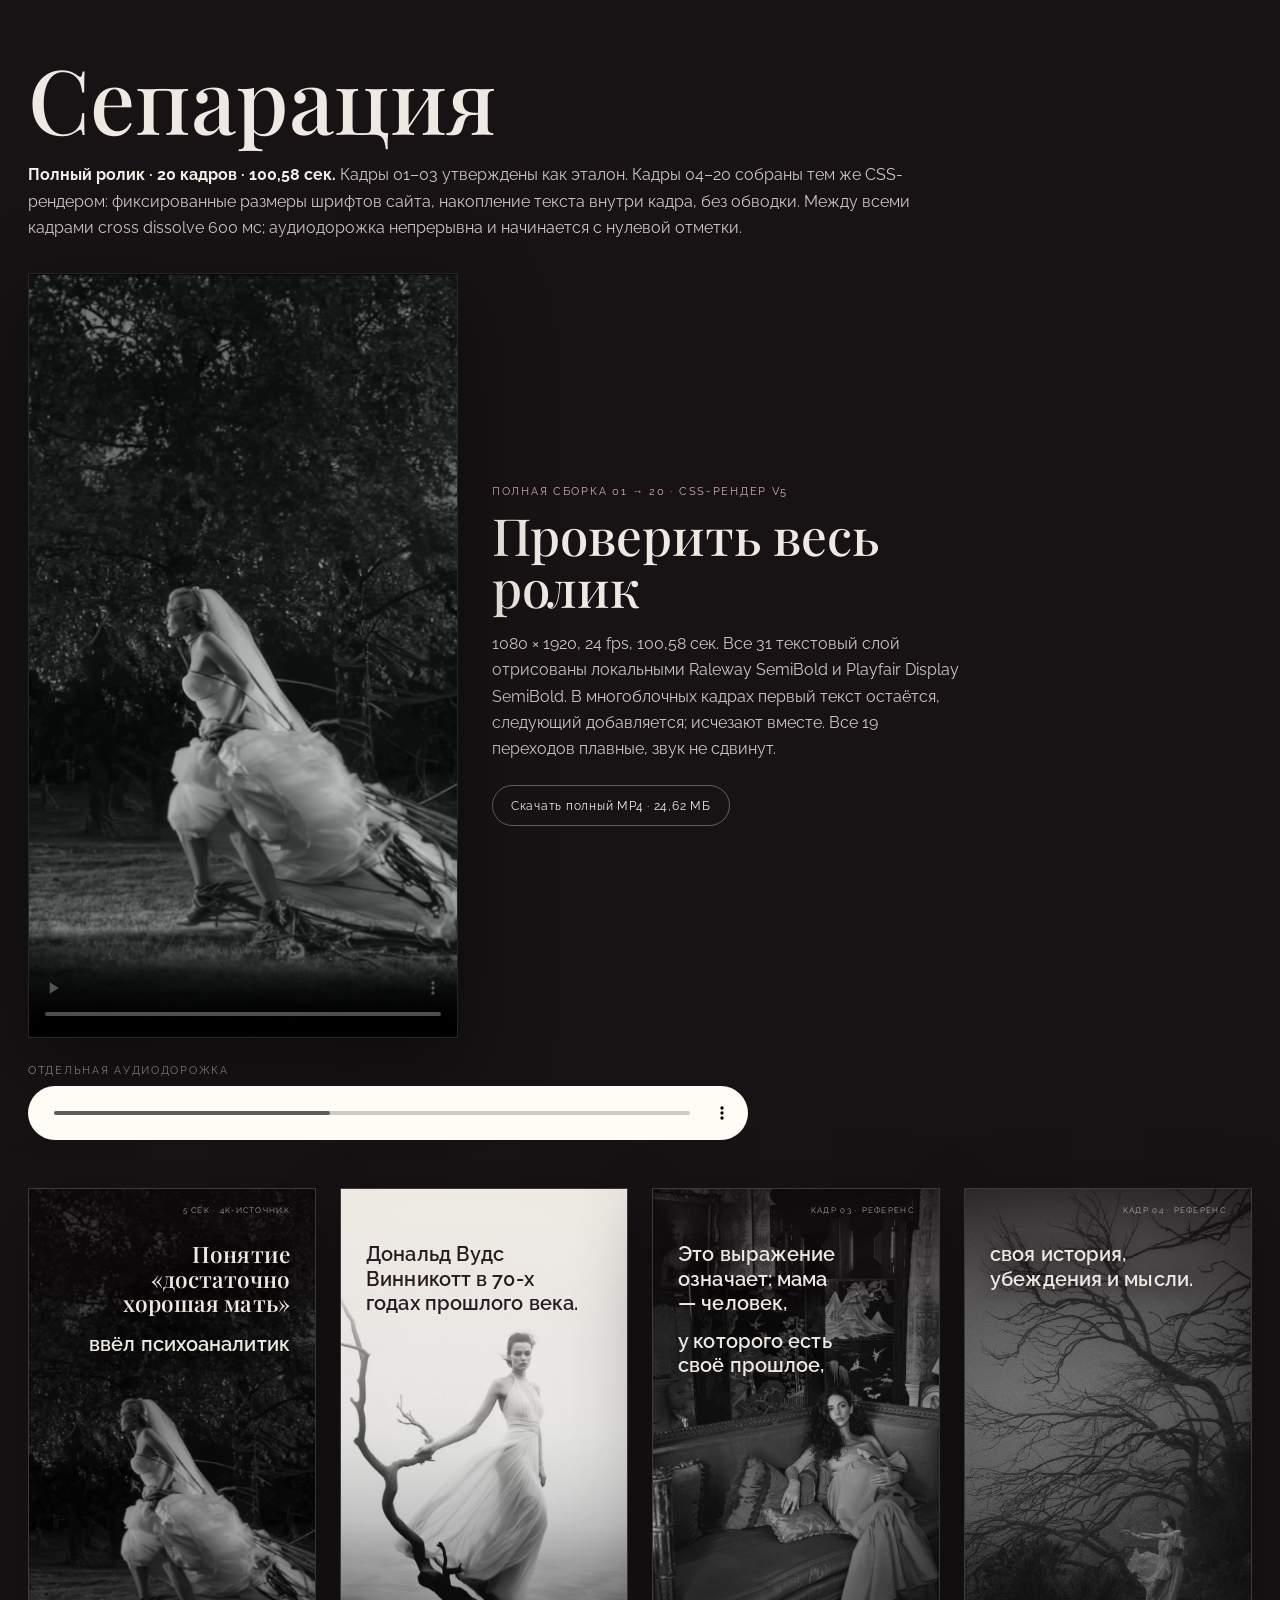
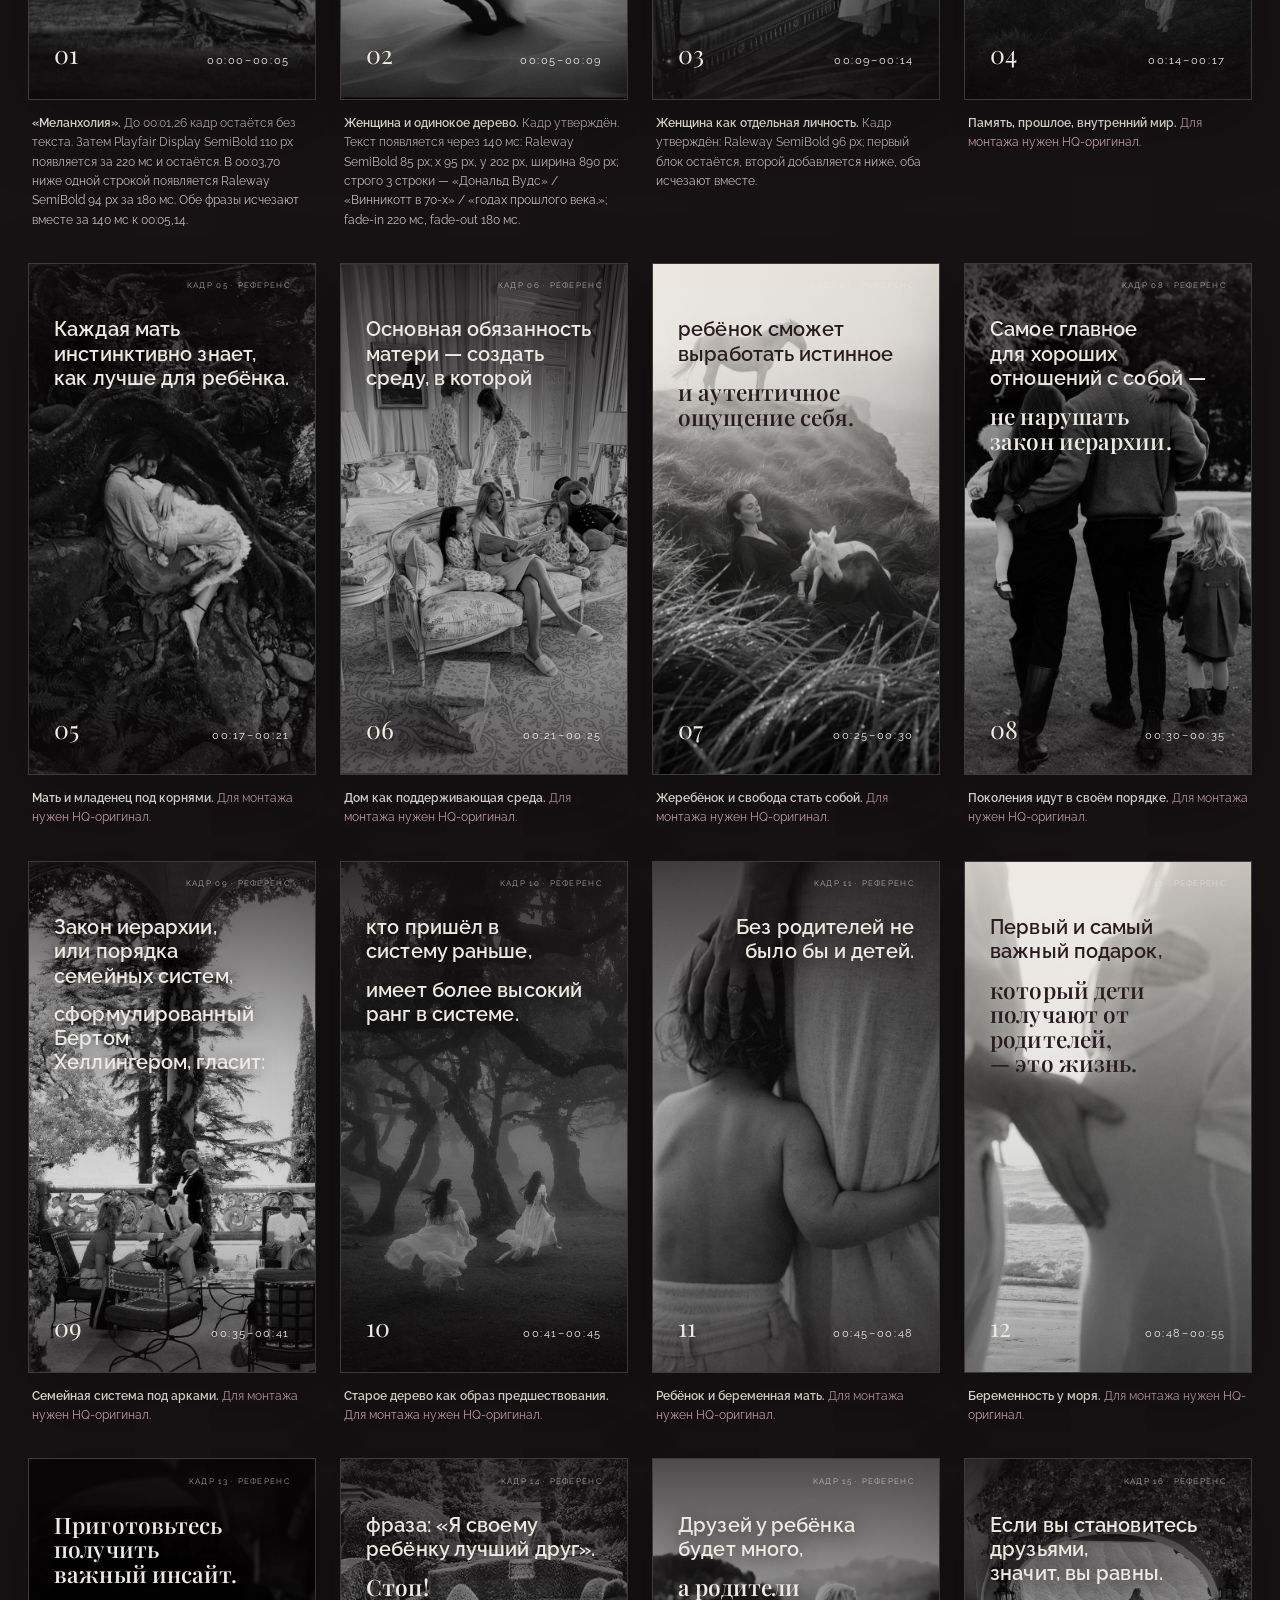
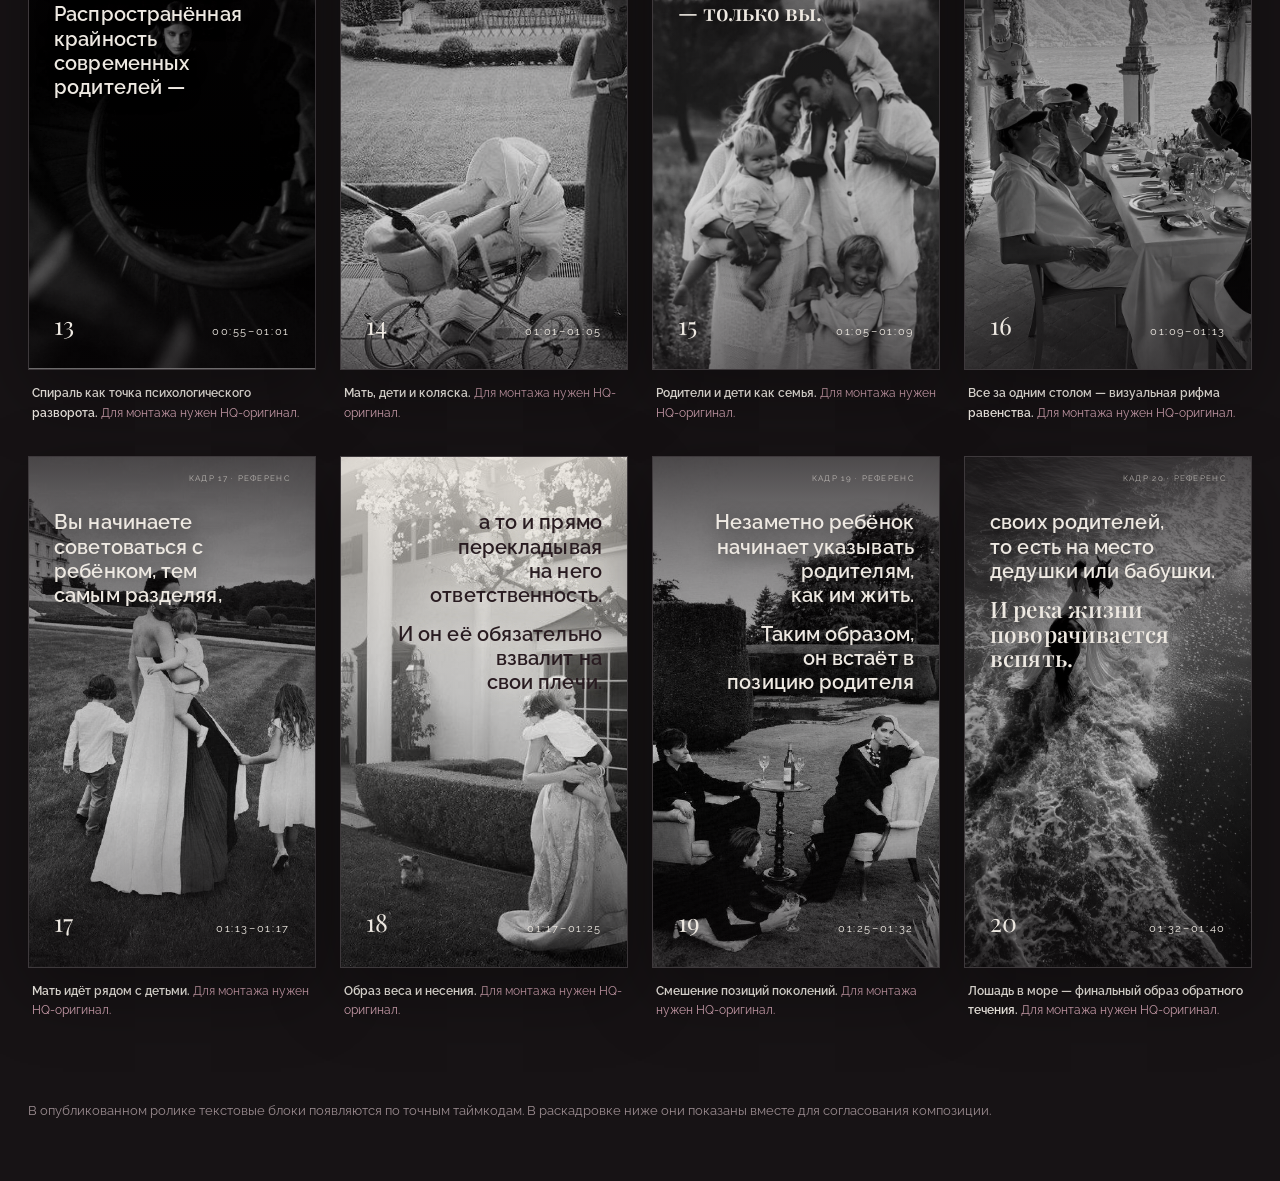
==== commit 5c02c133: "Publish separation video v5" ====
--- a/separation-storyboard-7f4a2c91b6/index.html
+++ b/separation-storyboard-7f4a2c91b6/index.html
@@ -61,8 +61,8 @@
     <h1>Сепарация</h1>
     <div class="lead"><strong>Полный ролик · 20 кадров · 100,58 сек.</strong> Кадры 01–03 утверждены как эталон. Кадры 04–20 собраны тем же CSS-рендером: фиксированные размеры шрифтов сайта, накопление текста внутри кадра, без обводки. Между всеми кадрами cross dissolve 600 мс; аудиодорожка непрерывна и начинается с нулевой отметки.</div>
     <div class="watch">
-      <div class="video-shell"><video controls playsinline preload="metadata" poster="assets/melancholia-preview.jpg"><source src="assets/separation-full-css-v4.mp4?v=4" type="video/mp4"></video></div>
-      <div><div class="watch-label">Полная сборка 01 → 20 · CSS-рендер v4</div><h2>Проверить весь ролик</h2><p>1080 × 1920, 24 fps, 100,58 сек. Все 31 текстовый слой отрисованы локальными Raleway SemiBold и Playfair Display SemiBold. В многоблочных кадрах первый текст остаётся, следующий добавляется; исчезают вместе. Все 19 переходов плавные, звук не сдвинут.</p><a class="download" href="assets/separation-full-css-v4.mp4?v=4" download>Скачать полный MP4 · 24,67 МБ</a></div>
+      <div class="video-shell"><video controls playsinline preload="metadata" poster="assets/melancholia-preview.jpg"><source src="assets/separation-full-css-v5.mp4?v=5" type="video/mp4"></video></div>
+      <div><div class="watch-label">Полная сборка 01 → 20 · CSS-рендер v5</div><h2>Проверить весь ролик</h2><p>1080 × 1920, 24 fps, 100,58 сек. Все 31 текстовый слой отрисованы локальными Raleway SemiBold и Playfair Display SemiBold. В многоблочных кадрах первый текст остаётся, следующий добавляется; исчезают вместе. Все 19 переходов плавные, звук не сдвинут.</p><a class="download" href="assets/separation-full-css-v5.mp4?v=5" download>Скачать полный MP4 · 24,62 МБ</a></div>
     </div>
     <div class="listen"><div class="listen-label">Отдельная аудиодорожка</div><audio controls preload="metadata"><source src="assets/storyboard-audio.mp3" type="audio/mpeg"></audio></div>
   </header>
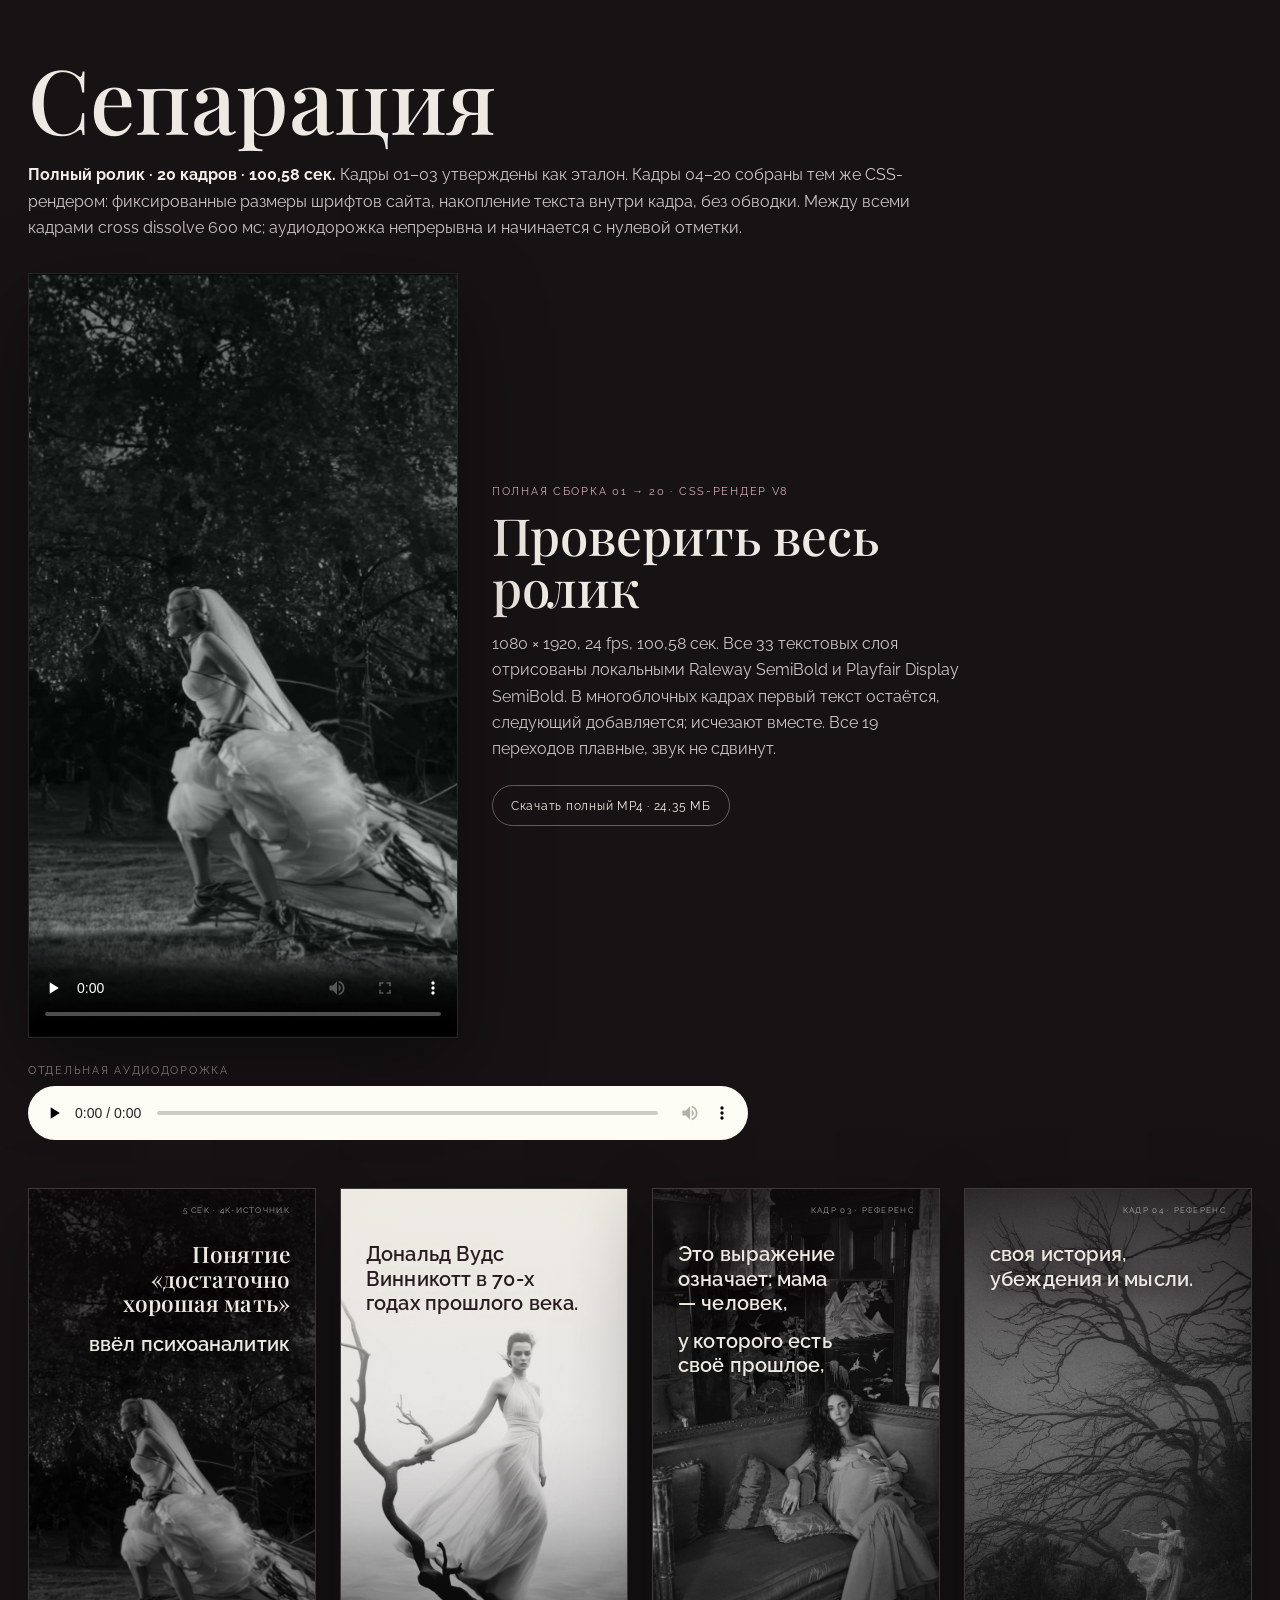
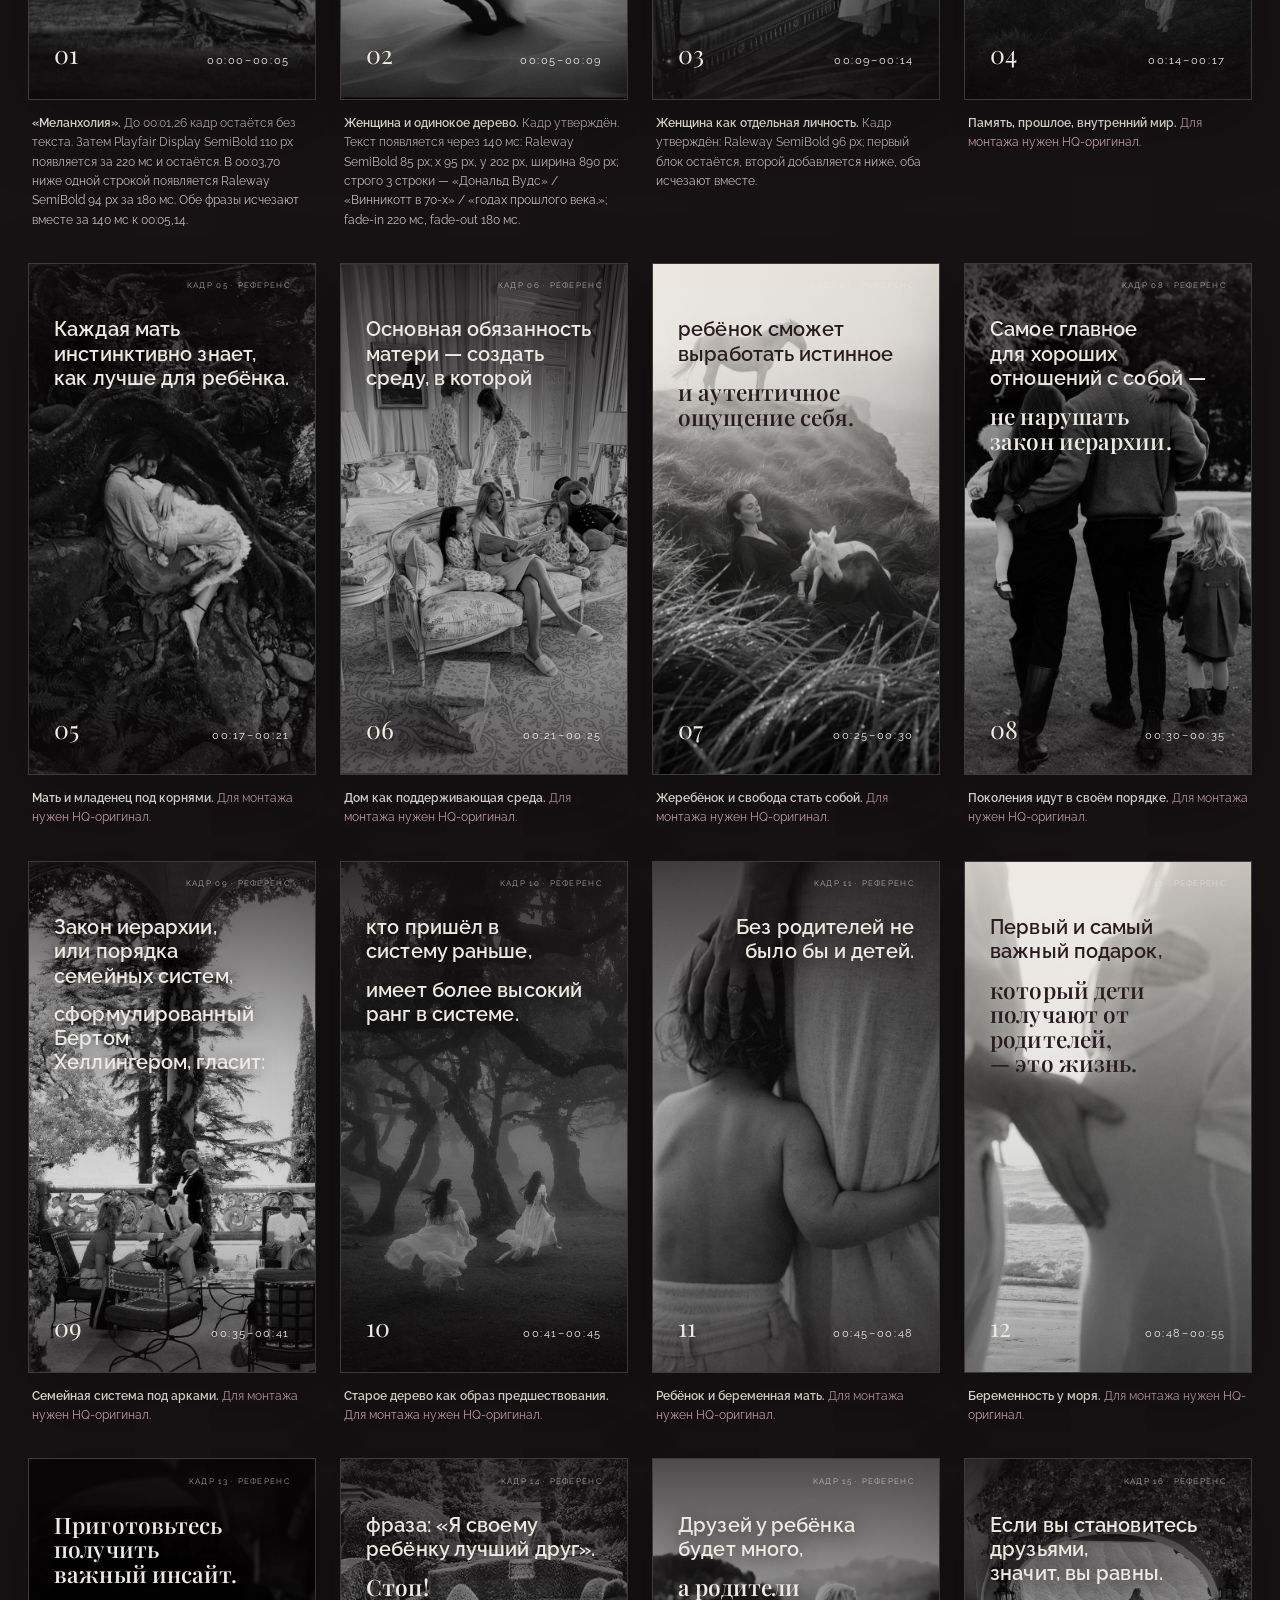
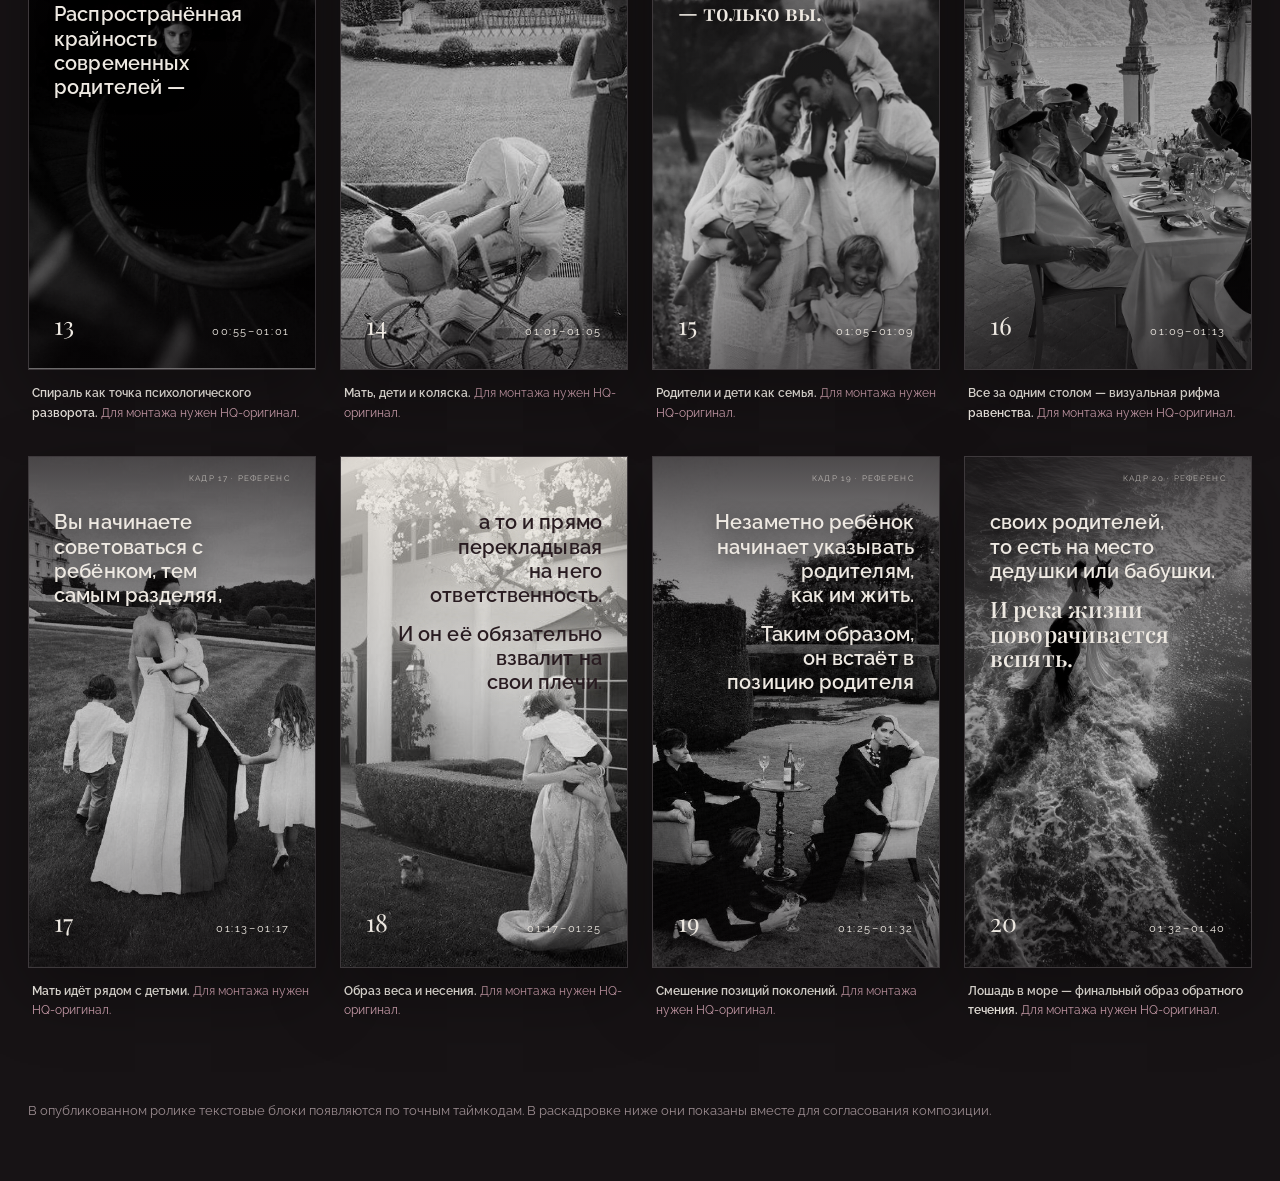
==== commit 2f0a79af: "Publish separation video v8" ====
--- a/separation-storyboard-7f4a2c91b6/index.html
+++ b/separation-storyboard-7f4a2c91b6/index.html
@@ -61,10 +61,10 @@
     <h1>Сепарация</h1>
     <div class="lead"><strong>Полный ролик · 20 кадров · 100,58 сек.</strong> Кадры 01–03 утверждены как эталон. Кадры 04–20 собраны тем же CSS-рендером: фиксированные размеры шрифтов сайта, накопление текста внутри кадра, без обводки. Между всеми кадрами cross dissolve 600 мс; аудиодорожка непрерывна и начинается с нулевой отметки.</div>
     <div class="watch">
-      <div class="video-shell"><video controls playsinline preload="metadata" poster="assets/melancholia-preview.jpg"><source src="assets/separation-full-css-v5.mp4?v=5" type="video/mp4"></video></div>
-      <div><div class="watch-label">Полная сборка 01 → 20 · CSS-рендер v5</div><h2>Проверить весь ролик</h2><p>1080 × 1920, 24 fps, 100,58 сек. Все 31 текстовый слой отрисованы локальными Raleway SemiBold и Playfair Display SemiBold. В многоблочных кадрах первый текст остаётся, следующий добавляется; исчезают вместе. Все 19 переходов плавные, звук не сдвинут.</p><a class="download" href="assets/separation-full-css-v5.mp4?v=5" download>Скачать полный MP4 · 24,62 МБ</a></div>
+      <div class="video-shell"><video controls playsinline preload="none" poster="assets/melancholia-preview.jpg"><source src="assets/separation-full-css-v8.mp4?v=8" type="video/mp4"></video></div>
+      <div><div class="watch-label">Полная сборка 01 → 20 · CSS-рендер v8</div><h2>Проверить весь ролик</h2><p>1080 × 1920, 24 fps, 100,58 сек. Все 33 текстовых слоя отрисованы локальными Raleway SemiBold и Playfair Display SemiBold. В многоблочных кадрах первый текст остаётся, следующий добавляется; исчезают вместе. Все 19 переходов плавные, звук не сдвинут.</p><a class="download" href="assets/separation-full-css-v8.mp4?v=8" download>Скачать полный MP4 · 24,35 МБ</a></div>
     </div>
-    <div class="listen"><div class="listen-label">Отдельная аудиодорожка</div><audio controls preload="metadata"><source src="assets/storyboard-audio.mp3" type="audio/mpeg"></audio></div>
+    <div class="listen"><div class="listen-label">Отдельная аудиодорожка</div><audio controls preload="none"><source src="assets/storyboard-audio.mp3" type="audio/mpeg"></audio></div>
   </header>
   <main class="grid">
     <article>
